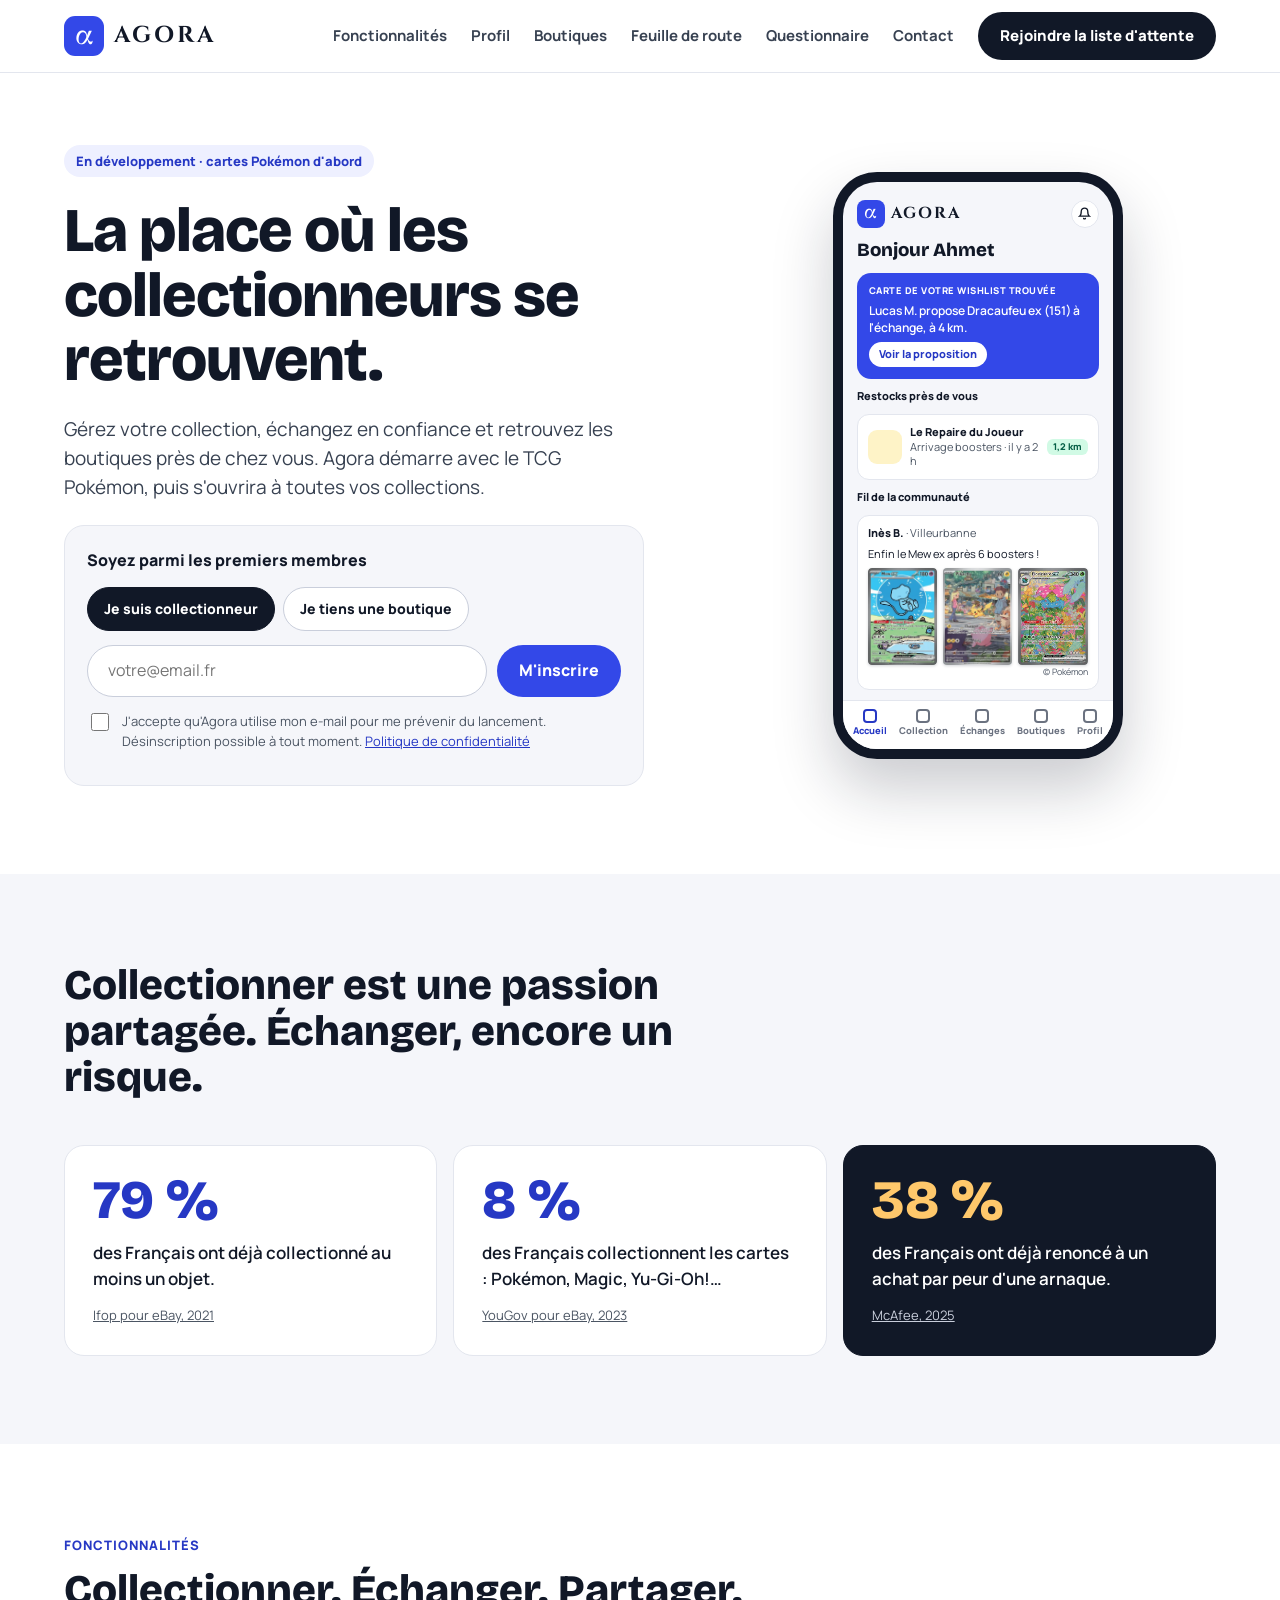
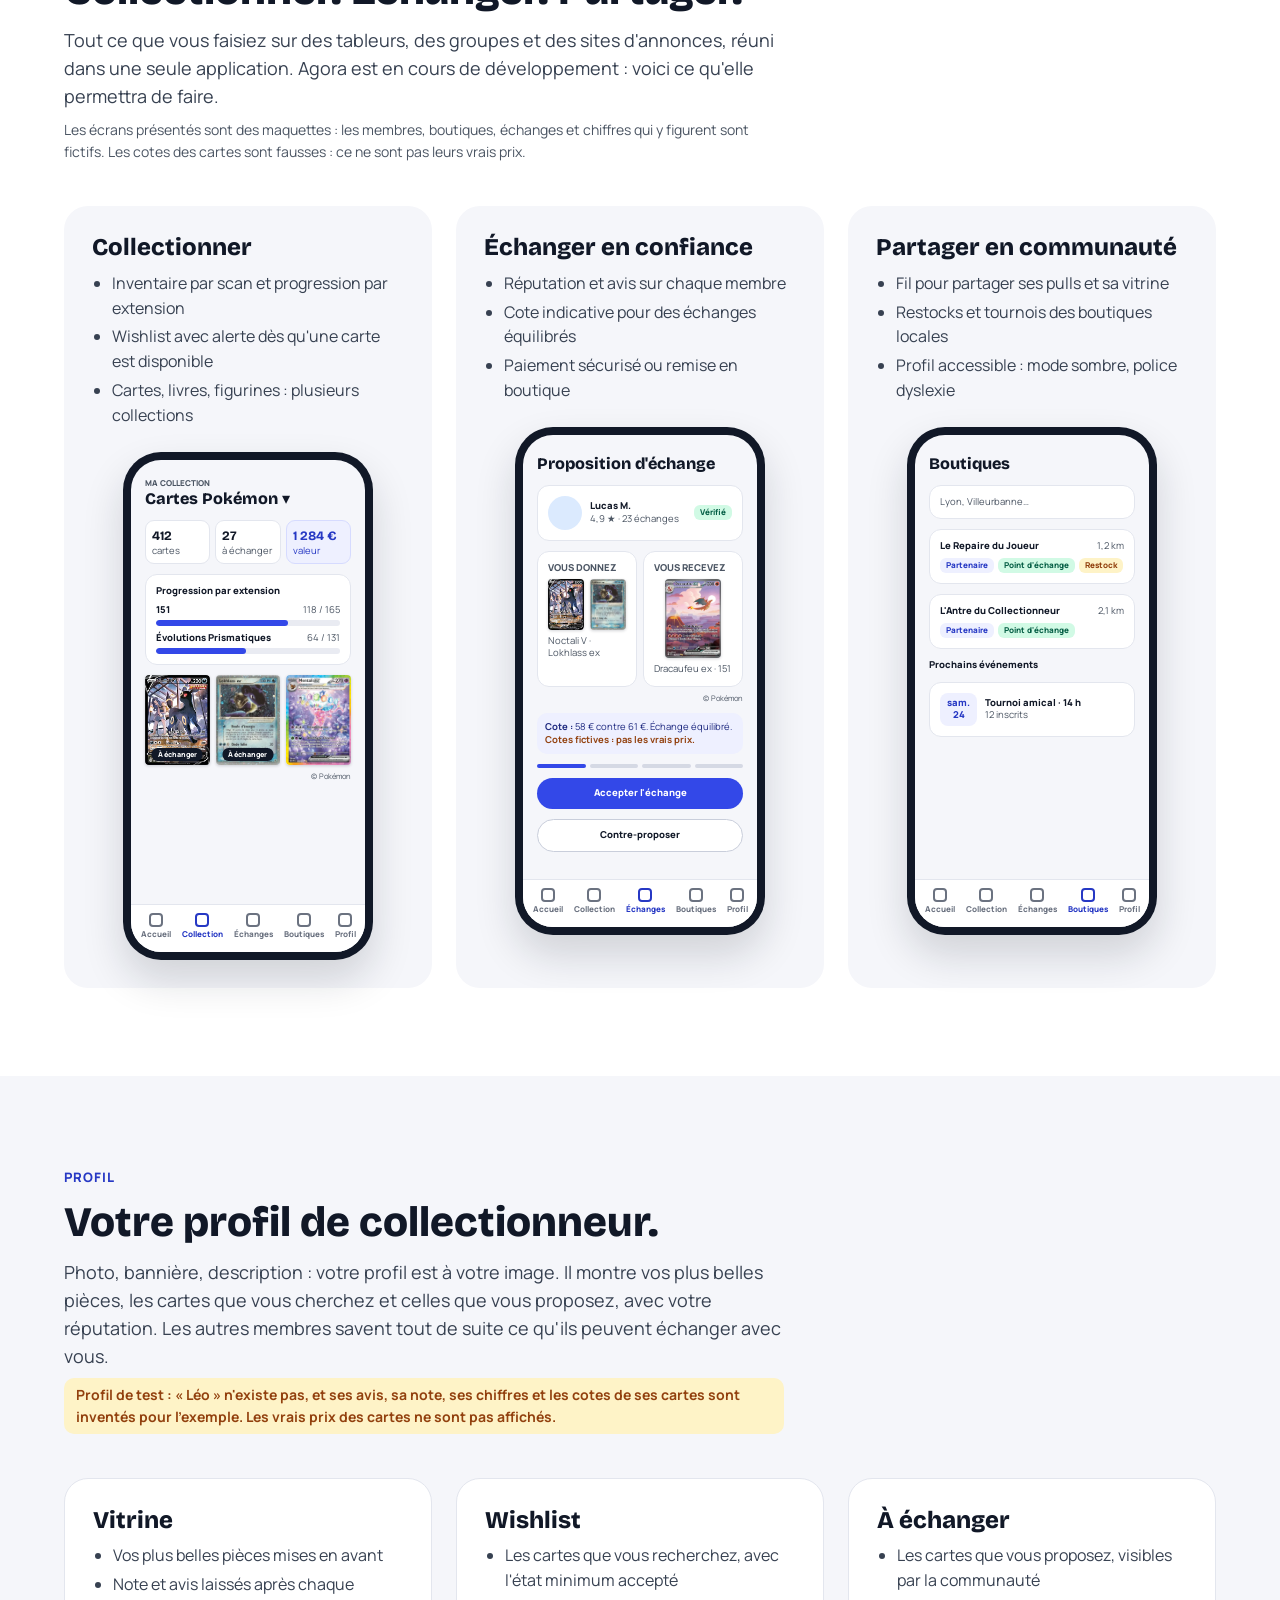
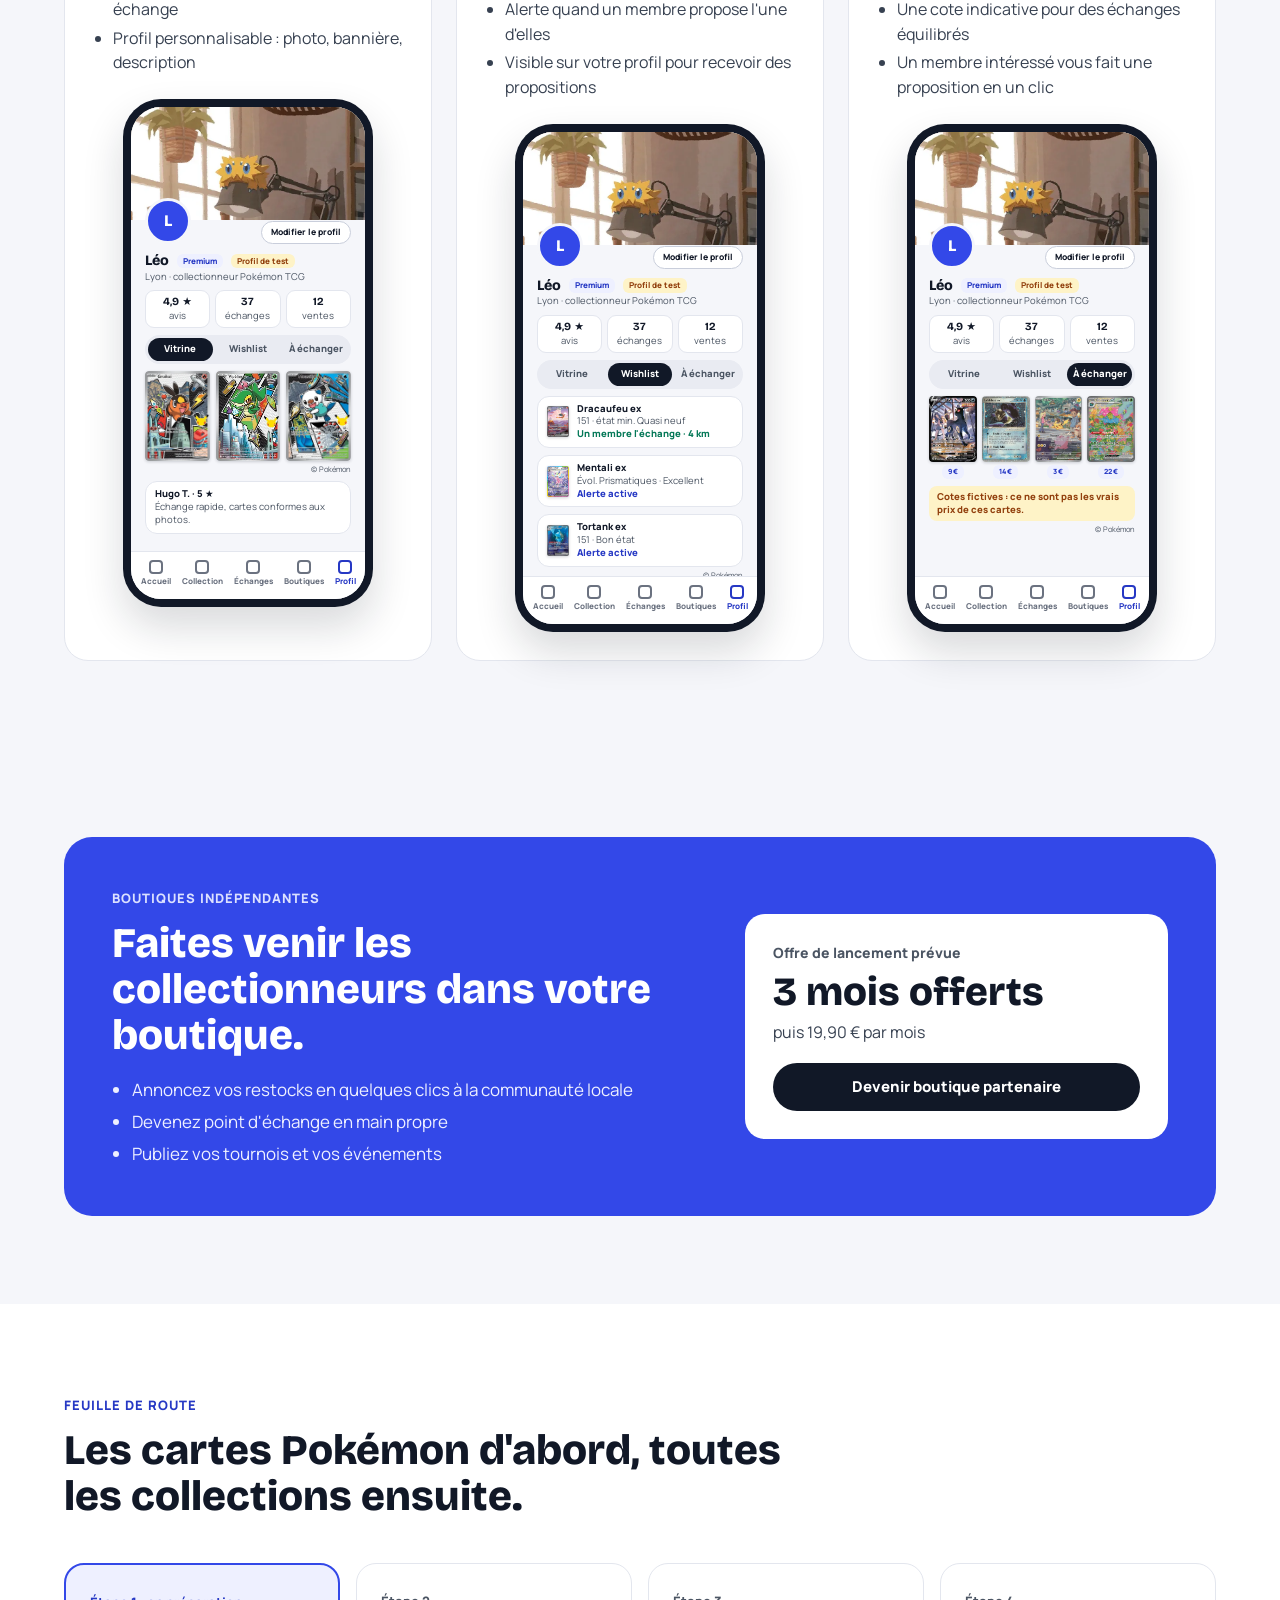
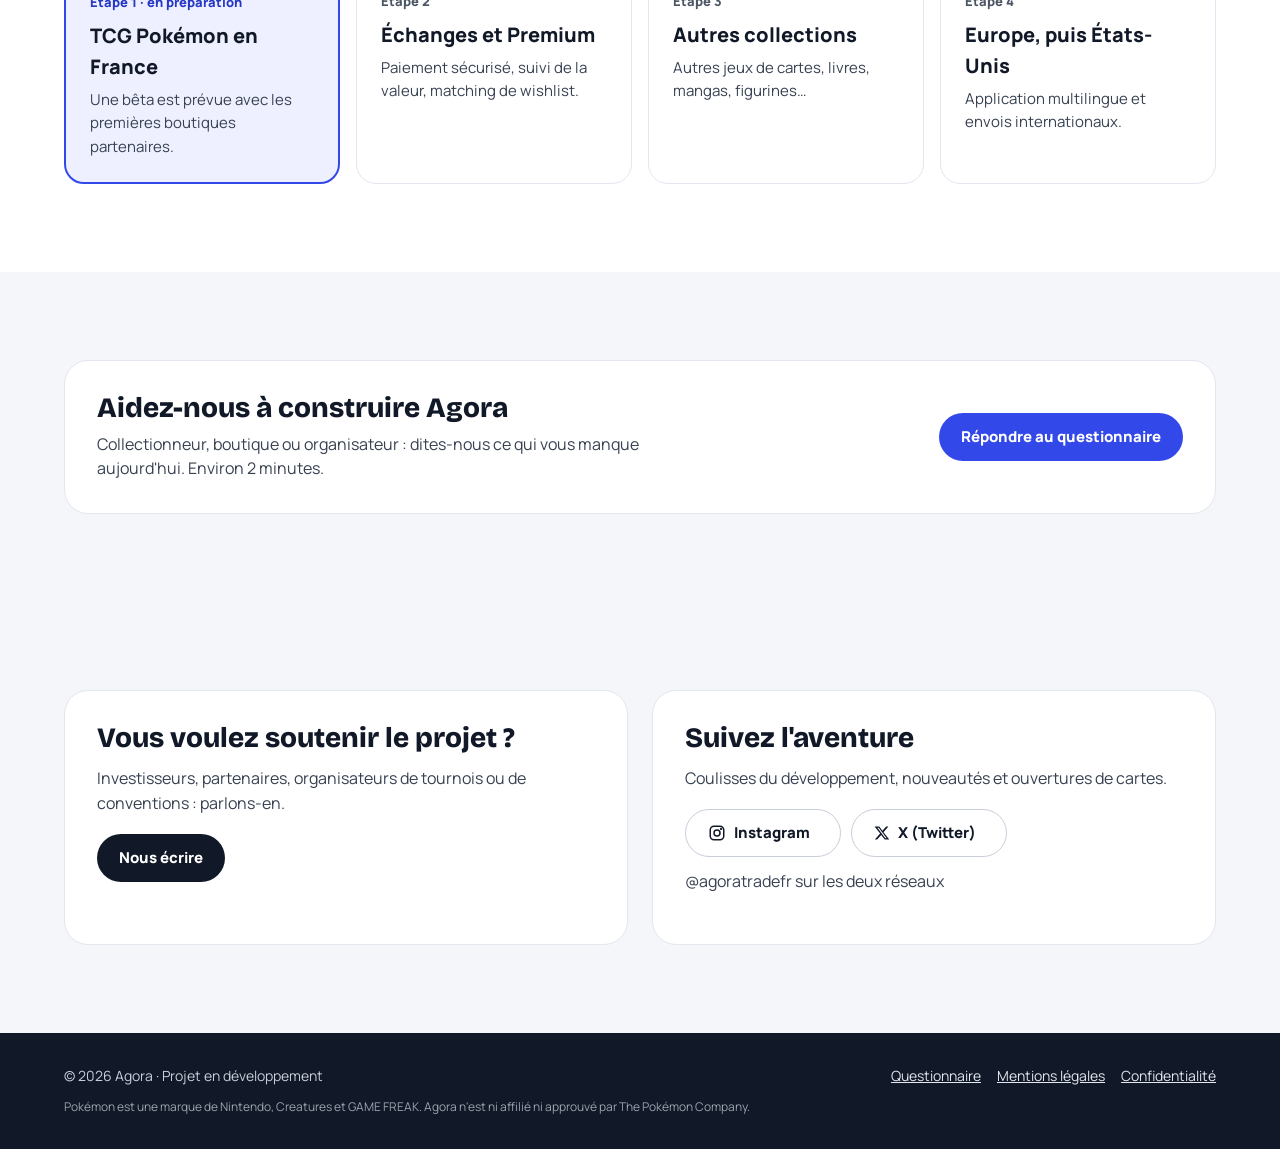
==== index.html @ 7fc91db6 "Numéro de version sur CSS et JS pour éviter les anciennes versions en cache Co-Authored-By: Claude O" ====
<!doctype html>
<html lang="fr">
<head>
  <meta charset="utf-8">
  <meta name="viewport" content="width=device-width, initial-scale=1">
  <title>Agora — la place où les collectionneurs se retrouvent</title>
  <meta name="description" content="Agora réunit réseau social et place de marché pour collectionneurs : inventaire, wishlist, échanges en confiance et boutiques locales. Lancement en France avec les cartes Pokémon.">
  <meta name="theme-color" content="#3348E8">

  <meta property="og:type" content="website">
  <meta property="og:title" content="Agora — la place où les collectionneurs se retrouvent">
  <meta property="og:description" content="Gérez votre collection, échangez en confiance et retrouvez les boutiques près de chez vous.">
  <meta property="og:locale" content="fr_FR">

  <link rel="icon" href="favicon.svg" type="image/svg+xml">
  <link rel="preconnect" href="https://fonts.googleapis.com">
  <link rel="preconnect" href="https://fonts.gstatic.com" crossorigin>
  <link rel="stylesheet" href="https://fonts.googleapis.com/css2?family=Bricolage+Grotesque:wght@700;800&family=Manrope:wght@400;600;700;800&family=Cinzel:wght@700&family=GFS+Didot&display=swap">
  <link rel="stylesheet" href="css/styles.css?v=20261111">
  <script src="js/main.js?v=20261111" defer></script>
  <script src="js/navigation.js?v=20261111" defer></script>
  <script src="js/notification.js?v=20261111" defer></script>
</head>
<body>
  <a class="skip-link" href="#contenu">Aller au contenu</a>

  <!-- ================= EN-TÊTE ================= -->
  <header class="entete">
    <div class="container entete__barre">
      <a class="logo" href="#haut" aria-label="Agora, retour en haut de la page">
        <span class="logo__alpha" aria-hidden="true">α</span>
        <span class="logo__nom" aria-hidden="true">AGORA</span>
      </a>
      <nav class="nav" aria-label="Navigation principale">
        <a href="#fonctionnalites">Fonctionnalités</a>
        <a href="#profil">Profil</a>
        <a href="#boutiques">Boutiques</a>
        <a href="#feuille-de-route">Feuille de route</a>
        <a href="questionnaire/">Questionnaire</a>
        <a href="#contact">Contact</a>
        <a class="btn btn--sombre" href="#inscription"><span>Rejoindre<span class="btn__suite"> la liste d'attente</span></span></a>
      </nav>
    </div>
  </header>

  <main id="contenu">

    <!-- ================= HÉRO ================= -->
    <section class="hero" id="haut">
      <div class="container hero__grille">
        <div class="hero__texte">
          <span class="badge">En développement · cartes Pokémon d'abord</span>
          <h1>La place où les collectionneurs se retrouvent.</h1>
          <p class="hero__accroche">Gérez votre collection, échangez en confiance et retrouvez les boutiques près de chez vous. Agora démarre avec le TCG Pokémon, puis s'ouvrira à toutes vos collections.</p>

          <div class="attente" id="inscription">
            <form id="form-attente" novalidate>
              <p class="attente__titre">Soyez parmi les premiers membres</p>
              <fieldset>
                <legend class="visually-hidden">Je suis</legend>
                <div class="choix">
                  <input type="radio" id="profil-collectionneur" name="profil" value="collectionneur" checked>
                  <label for="profil-collectionneur">Je suis collectionneur</label>
                  <input type="radio" id="profil-boutique" name="profil" value="boutique">
                  <label for="profil-boutique">Je tiens une boutique</label>
                </div>
              </fieldset>
              <div class="attente__ligne">
                <label class="visually-hidden" for="email">Adresse e-mail</label>
                <input type="email" id="email" name="email" placeholder="votre@email.fr" autocomplete="email" required>
                <button class="btn btn--bleu" type="submit">M'inscrire</button>
              </div>
              <label class="consentement">
                <input type="checkbox" name="consentement" required>
                <span>J'accepte qu'Agora utilise mon e-mail pour me prévenir du lancement. Désinscription possible à tout moment. <a href="confidentialite/">Politique de confidentialité</a></span>
              </label>
              <input type="text" name="_gotcha" tabindex="-1" autocomplete="off" aria-hidden="true" style="position:absolute;left:-9999px;width:1px;height:1px;opacity:0">
              <p class="attente__message" role="alert" aria-live="assertive"></p>
            </form>
            <div class="attente__merci" hidden tabindex="-1">
              <h3>Merci, vous êtes sur la liste !</h3>
              <p>Nous vous écrirons dès l'ouverture de la bêta.</p>
              <p>Vous avez 2 minutes ? <a href="questionnaire/">Répondez à notre questionnaire</a> pour nous aider à construire Agora.</p>
            </div>
          </div>
        </div>

        <div class="hero__visuel">
          <!-- Écran Accueil de l'application -->
          <div class="telephone" role="img" aria-label="Aperçu de l'écran d'accueil de l'application Agora">
            <div class="ecran" aria-hidden="true">
              <div class="ecran__contenu">
                <div class="ecran__entete">
                  <div class="ecran__logo"><span class="logo__alpha">α</span><span>AGORA</span></div>
                  <span class="cloche"><svg width="13" height="13" viewBox="0 0 24 24" fill="none" stroke="#111827" stroke-width="2.4" stroke-linecap="round"><path d="M6 8a6 6 0 0 1 12 0c0 7 3 9 3 9H3s3-2 3-9"/><path d="M10.3 21a1.94 1.94 0 0 0 3.4 0"/></svg></span>
                </div>
                <div class="ecran__titre">Bonjour Ahmet</div>
                <div class="alerte-ui">
                  <small>Carte de votre wishlist trouvée</small>
                  <p>Lucas M. propose Dracaufeu ex (151) à l'échange, à 4 km.</p>
                  <span>Voir la proposition</span>
                </div>
                <div class="ui-gras">Restocks près de vous</div>
                <div class="carte-ui ligne-ui">
                  <span class="pastille" style="background:#FEF3C7"></span>
                  <div style="flex:1;min-width:0"><div class="ui-gras">Le Repaire du Joueur</div><div class="ui-discret">Arrivage boosters · il y a 2 h</div></div>
                  <span class="tag-ui tag-ui--vert">1,2 km</span>
                </div>
                <div class="ui-gras">Fil de la communauté</div>
                <div class="carte-ui" style="display:flex;flex-direction:column;gap:6px">
                  <div class="ui-gras">Inès B. <span class="ui-discret" style="font-weight:400">· Villeurbanne</span></div>
                  <div>Enfin le Mew ex après 6 boosters !</div>
                  <div class="cartes-ui">
                    <img class="tcg-img" src="img/cartes/mew-ex.webp" alt="" loading="lazy" width="300" height="412">
                    <img class="tcg-img" src="img/cartes/pikachu.webp" alt="" loading="lazy" width="300" height="412">
                    <img class="tcg-img" src="img/cartes/florizarre-ex.webp" alt="" loading="lazy" width="300" height="412">
                  </div>
                  <p class="credit-ui">© Pokémon</p>
                </div>
              </div>
              <div class="nav-ui"><span class="actif"><i></i>Accueil</span><span><i></i>Collection</span><span><i></i>Échanges</span><span><i></i>Boutiques</span><span><i></i>Profil</span></div>
            </div>
          </div>
        </div>
      </div>
    </section>

    <!-- ================= CHIFFRES ================= -->
    <section class="section" aria-labelledby="titre-chiffres">
      <div class="container">
        <div class="intro">
          <h2 id="titre-chiffres">Collectionner est une passion partagée. Échanger, encore un risque.</h2>
        </div>
        <div class="chiffres">
          <article class="chiffre">
            <div class="chiffre__valeur">79 %</div>
            <p class="chiffre__texte">des Français ont déjà collectionné au moins un objet.</p>
            <a class="chiffre__source" href="https://www.ebayinc.com/stories/press-room/fr/etude-ebay-x-ifop-2021-sur-la-collection-et-les-francais/" rel="noopener">Ifop pour eBay, 2021</a>
          </article>
          <article class="chiffre">
            <div class="chiffre__valeur">8 %</div>
            <p class="chiffre__texte">des Français collectionnent les cartes : Pokémon, Magic, Yu-Gi-Oh!…</p>
            <a class="chiffre__source" href="https://www.ebayinc.com/stories/press-room/fr/sondage-cartes-a-collectionner-2023/" rel="noopener">YouGov pour eBay, 2023</a>
          </article>
          <article class="chiffre chiffre--sombre">
            <div class="chiffre__valeur">38 %</div>
            <p class="chiffre__texte">des Français ont déjà renoncé à un achat par peur d'une arnaque.</p>
            <a class="chiffre__source" href="https://www.mcafee.com/fr-fr/consumer-corporate/newsroom/press-releases/2025/20251125.html" rel="noopener">McAfee, 2025</a>
          </article>
        </div>
      </div>
    </section>

    <!-- ================= FONCTIONNALITÉS ================= -->
    <section class="section section--blanche" id="fonctionnalites">
      <div class="container">
        <div class="intro">
          <span class="surtitre">Fonctionnalités</span>
          <h2>Collectionner. Échanger. Partager.</h2>
          <p>Tout ce que vous faisiez sur des tableurs, des groupes et des sites d'annonces, réuni dans une seule application. Agora est en cours de développement : voici ce qu'elle permettra de faire.</p>
          <p class="note-apercu">Les écrans présentés sont des maquettes : les membres, boutiques, échanges et chiffres qui y figurent sont fictifs. Les cotes des cartes sont fausses : ce ne sont pas leurs vrais prix.</p>
        </div>

        <div class="axes">
          <!-- Collectionner -->
          <article class="axe">
            <div>
              <h3>Collectionner</h3>
              <ul>
                <li>Inventaire par scan et progression par extension</li>
                <li>Wishlist avec alerte dès qu'une carte est disponible</li>
                <li>Cartes, livres, figurines : plusieurs collections</li>
              </ul>
            </div>
            <div class="telephone telephone--petit" role="img" aria-label="Aperçu de l'écran Collection">
              <div class="ecran" aria-hidden="true">
                <div class="ecran__contenu">
                  <div><div class="ui-discret ui-gras" style="text-transform:uppercase;font-size:.85em">Ma collection</div><div class="ecran__titre">Cartes Pokémon ▾</div></div>
                  <div class="stats-ui">
                    <div><strong>412</strong><span class="ui-discret">cartes</span></div>
                    <div><strong>27</strong><span class="ui-discret">à échanger</span></div>
                    <div style="background:#EEF0FF;border-color:#D6DBFF"><strong style="color:#2638C4">1 284 €</strong><span style="color:#2638C4">valeur</span></div>
                  </div>
                  <div class="carte-ui" style="display:flex;flex-direction:column;gap:6px">
                    <div class="ui-gras">Progression par extension</div>
                    <div><div class="ligne-ui" style="justify-content:space-between"><span class="ui-gras">151</span><span class="ui-discret">118 / 165</span></div><div class="barre-ui"><span style="width:72%"></span></div></div>
                    <div><div class="ligne-ui" style="justify-content:space-between"><span class="ui-gras">Évolutions Prismatiques</span><span class="ui-discret">64 / 131</span></div><div class="barre-ui"><span style="width:49%"></span></div></div>
                  </div>
                  <div class="cartes-ui cartes-ui--3">
                    <div class="tcg-photo"><img class="tcg-img" src="img/cartes/noctali-v.webp" alt="" loading="lazy" width="300" height="412"><span class="tag-ui tag-ui--sombre">À échanger</span></div>
                    <div class="tcg-photo"><img class="tcg-img" src="img/cartes/lokhlass-ex.webp" alt="" loading="lazy" width="300" height="412"><span class="tag-ui tag-ui--sombre">À échanger</span></div>
                    <div class="tcg-photo"><img class="tcg-img" src="img/cartes/mentali-ex.webp" alt="" loading="lazy" width="300" height="412"></div>
                  </div>
                  <p class="credit-ui">© Pokémon</p>
                </div>
                <div class="nav-ui"><span><i></i>Accueil</span><span class="actif"><i></i>Collection</span><span><i></i>Échanges</span><span><i></i>Boutiques</span><span><i></i>Profil</span></div>
              </div>
            </div>
          </article>

          <!-- Échanger -->
          <article class="axe">
            <div>
              <h3>Échanger en confiance</h3>
              <ul>
                <li>Réputation et avis sur chaque membre</li>
                <li>Cote indicative pour des échanges équilibrés</li>
                <li>Paiement sécurisé ou remise en boutique</li>
              </ul>
            </div>
            <div class="telephone telephone--petit" role="img" aria-label="Aperçu d'une proposition d'échange">
              <div class="ecran" aria-hidden="true">
                <div class="ecran__contenu">
                  <div class="ecran__titre">Proposition d'échange</div>
                  <div class="carte-ui ligne-ui">
                    <span class="pastille" style="background:#DBEAFE;border-radius:50%"></span>
                    <div style="flex:1"><div class="ui-gras">Lucas M.</div><div class="ui-discret">4,9 ★ · 23 échanges</div></div>
                    <span class="tag-ui tag-ui--vert">Vérifié</span>
                  </div>
                  <div class="duo-ui">
                    <div class="carte-ui" style="display:flex;flex-direction:column;gap:5px"><span class="ui-discret ui-gras">VOUS DONNEZ</span><div class="cartes-ui cartes-ui--2"><img class="tcg-img" src="img/cartes/noctali-v.webp" alt="" loading="lazy" width="300" height="412"><img class="tcg-img" src="img/cartes/lokhlass-ex.webp" alt="" loading="lazy" width="300" height="412"></div><div class="ui-discret">Noctali V · Lokhlass ex</div></div>
                    <div class="carte-ui" style="display:flex;flex-direction:column;gap:5px"><span class="ui-discret ui-gras">VOUS RECEVEZ</span><div class="echange-ui__recu"><img class="tcg-img" src="img/cartes/dracaufeu-ex.webp" alt="" loading="lazy" width="300" height="412"></div><div class="ui-discret">Dracaufeu ex · 151</div></div>
                  </div>
                  <p class="credit-ui">© Pokémon</p>
                  <div style="background:#EEF0FF;color:#1F2A80;border-radius:10px;padding:8px"><b>Cote :</b> 58 € contre 61 €. Échange équilibré.<br><b style="color:var(--ambre)">Cotes fictives : pas les vrais prix.</b></div>
                  <div class="suivi-ui"><span class="fait"></span><span></span><span></span><span></span></div>
                  <div class="bouton-ui">Accepter l'échange</div>
                  <div class="bouton-ui bouton-ui--contour">Contre-proposer</div>
                </div>
                <div class="nav-ui"><span><i></i>Accueil</span><span><i></i>Collection</span><span class="actif"><i></i>Échanges</span><span><i></i>Boutiques</span><span><i></i>Profil</span></div>
              </div>
            </div>
          </article>

          <!-- Partager -->
          <article class="axe">
            <div>
              <h3>Partager en communauté</h3>
              <ul>
                <li>Fil pour partager ses pulls et sa vitrine</li>
                <li>Restocks et tournois des boutiques locales</li>
                <li>Profil accessible : mode sombre, police dyslexie</li>
              </ul>
            </div>
            <div class="telephone telephone--petit" role="img" aria-label="Aperçu de l'écran Boutiques">
              <div class="ecran" aria-hidden="true">
                <div class="ecran__contenu">
                  <div class="ecran__titre">Boutiques</div>
                  <div class="carte-ui ui-discret">Lyon, Villeurbanne…</div>
                  <div class="carte-ui" style="display:flex;flex-direction:column;gap:5px">
                    <div class="ligne-ui" style="justify-content:space-between"><span class="ui-gras">Le Repaire du Joueur</span><span class="ui-discret">1,2 km</span></div>
                    <div class="ligne-ui" style="flex-wrap:wrap;gap:4px"><span class="tag-ui tag-ui--bleu">Partenaire</span><span class="tag-ui tag-ui--vert">Point d'échange</span><span class="tag-ui tag-ui--ambre">Restock</span></div>
                  </div>
                  <div class="carte-ui" style="display:flex;flex-direction:column;gap:5px">
                    <div class="ligne-ui" style="justify-content:space-between"><span class="ui-gras">L'Antre du Collectionneur</span><span class="ui-discret">2,1 km</span></div>
                    <div class="ligne-ui" style="gap:4px"><span class="tag-ui tag-ui--bleu">Partenaire</span><span class="tag-ui tag-ui--vert">Point d'échange</span></div>
                  </div>
                  <div class="ui-gras">Prochains événements</div>
                  <div class="carte-ui ligne-ui">
                    <div style="background:#EEF0FF;color:#2638C4;border-radius:8px;padding:4px 7px;text-align:center;font-weight:800">sam.<br>24</div>
                    <div style="flex:1"><div class="ui-gras">Tournoi amical · 14 h</div><div class="ui-discret">12 inscrits</div></div>
                  </div>
                </div>
                <div class="nav-ui"><span><i></i>Accueil</span><span><i></i>Collection</span><span><i></i>Échanges</span><span class="actif"><i></i>Boutiques</span><span><i></i>Profil</span></div>
              </div>
            </div>
          </article>
        </div>
      </div>
    </section>

    <!-- ================= PROFIL ================= -->
    <section class="section" id="profil">
      <div class="container">
        <div class="intro">
          <span class="surtitre">Profil</span>
          <h2>Votre profil de collectionneur.</h2>
          <p>Photo, bannière, description : votre profil est à votre image. Il montre vos plus belles pièces, les cartes que vous cherchez et celles que vous proposez, avec votre réputation. Les autres membres savent tout de suite ce qu'ils peuvent échanger avec vous.</p>
          <p class="note-apercu note-apercu--forte">Profil de test : « Léo » n'existe pas, et ses avis, sa note, ses chiffres et les cotes de ses cartes sont inventés pour l'exemple. Les vrais prix des cartes ne sont pas affichés.</p>
        </div>

        <div class="axes">
          <article class="axe">
            <div>
              <h3>Vitrine</h3>
              <ul>
                <li>Vos plus belles pièces mises en avant</li>
                <li>Note et avis laissés après chaque échange</li>
                <li>Profil personnalisable : photo, bannière, description</li>
              </ul>
            </div>
            <div class="telephone telephone--petit" role="img" aria-label="Aperçu du profil, onglet Vitrine">
              <div class="ecran" aria-hidden="true">
                <div class="banniere-ui"></div>
                <div class="ecran__contenu profil-ui">
                  <div class="profil-ui__haut"><span class="avatar-ui">L</span><span class="bouton-ui bouton-ui--contour bouton-ui--petit">Modifier le profil</span></div>
                  <div><div class="ligne-ui"><span class="ecran__titre">Léo</span><span class="tag-ui tag-ui--bleu">Premium</span><span class="tag-ui tag-ui--ambre">Profil de test</span></div><div class="ui-discret">Lyon · collectionneur Pokémon TCG</div></div>
                  <div class="stats-ui"><div><strong>4,9 ★</strong><span class="ui-discret">avis</span></div><div><strong>37</strong><span class="ui-discret">échanges</span></div><div><strong>12</strong><span class="ui-discret">ventes</span></div></div>
                  <div class="onglets-ui"><span class="actif">Vitrine</span><span>Wishlist</span><span>À échanger</span></div>
                  <div class="cartes-ui"><img class="tcg-img" src="img/cartes/gruikui.webp" alt="" loading="lazy" width="300" height="412"><img class="tcg-img" src="img/cartes/vipelierre.webp" alt="" loading="lazy" width="300" height="412"><img class="tcg-img" src="img/cartes/moustillon.webp" alt="" loading="lazy" width="300" height="412"></div>
                  <p class="credit-ui">© Pokémon</p>
                  <div class="carte-ui"><span class="ui-gras">Hugo T. · 5 ★</span><div class="ui-discret">Échange rapide, cartes conformes aux photos.</div></div>
                </div>
                <div class="nav-ui"><span><i></i>Accueil</span><span><i></i>Collection</span><span><i></i>Échanges</span><span><i></i>Boutiques</span><span class="actif"><i></i>Profil</span></div>
              </div>
            </div>
          </article>

          <article class="axe">
            <div>
              <h3>Wishlist</h3>
              <ul>
                <li>Les cartes que vous recherchez, avec l'état minimum accepté</li>
                <li>Alerte quand un membre propose l'une d'elles</li>
                <li>Visible sur votre profil pour recevoir des propositions</li>
              </ul>
            </div>
            <div class="telephone telephone--petit" role="img" aria-label="Aperçu du profil, onglet Wishlist">
              <div class="ecran" aria-hidden="true">
                <div class="banniere-ui"></div>
                <div class="ecran__contenu profil-ui">
                  <div class="profil-ui__haut"><span class="avatar-ui">L</span><span class="bouton-ui bouton-ui--contour bouton-ui--petit">Modifier le profil</span></div>
                  <div><div class="ligne-ui"><span class="ecran__titre">Léo</span><span class="tag-ui tag-ui--bleu">Premium</span><span class="tag-ui tag-ui--ambre">Profil de test</span></div><div class="ui-discret">Lyon · collectionneur Pokémon TCG</div></div>
                  <div class="stats-ui"><div><strong>4,9 ★</strong><span class="ui-discret">avis</span></div><div><strong>37</strong><span class="ui-discret">échanges</span></div><div><strong>12</strong><span class="ui-discret">ventes</span></div></div>
                  <div class="onglets-ui"><span>Vitrine</span><span class="actif">Wishlist</span><span>À échanger</span></div>
                  <div class="carte-ui ligne-ui"><img class="tcg-img tcg-img--mini" src="img/cartes/dracaufeu-ex.webp" alt="" loading="lazy" width="300" height="412"><div><div class="ui-gras">Dracaufeu ex</div><div class="ui-discret">151 · état min. Quasi neuf</div><div class="ui-gras" style="color:#047857">Un membre l'échange · 4 km</div></div></div>
                  <div class="carte-ui ligne-ui"><img class="tcg-img tcg-img--mini" src="img/cartes/mentali-ex.webp" alt="" loading="lazy" width="300" height="412"><div><div class="ui-gras">Mentali ex</div><div class="ui-discret">Évol. Prismatiques · Excellent</div><div class="ui-gras" style="color:var(--bleu-fonce)">Alerte active</div></div></div>
                  <div class="carte-ui ligne-ui"><img class="tcg-img tcg-img--mini" src="img/cartes/tortank-ex.webp" alt="" loading="lazy" width="300" height="412"><div><div class="ui-gras">Tortank ex</div><div class="ui-discret">151 · Bon état</div><div class="ui-gras" style="color:var(--bleu-fonce)">Alerte active</div></div></div>
                  <p class="credit-ui">© Pokémon</p>
                </div>
                <div class="nav-ui"><span><i></i>Accueil</span><span><i></i>Collection</span><span><i></i>Échanges</span><span><i></i>Boutiques</span><span class="actif"><i></i>Profil</span></div>
              </div>
            </div>
          </article>

          <article class="axe">
            <div>
              <h3>À échanger</h3>
              <ul>
                <li>Les cartes que vous proposez, visibles par la communauté</li>
                <li>Une cote indicative pour des échanges équilibrés</li>
                <li>Un membre intéressé vous fait une proposition en un clic</li>
              </ul>
            </div>
            <div class="telephone telephone--petit" role="img" aria-label="Aperçu du profil, onglet À échanger">
              <div class="ecran" aria-hidden="true">
                <div class="banniere-ui"></div>
                <div class="ecran__contenu profil-ui">
                  <div class="profil-ui__haut"><span class="avatar-ui">L</span><span class="bouton-ui bouton-ui--contour bouton-ui--petit">Modifier le profil</span></div>
                  <div><div class="ligne-ui"><span class="ecran__titre">Léo</span><span class="tag-ui tag-ui--bleu">Premium</span><span class="tag-ui tag-ui--ambre">Profil de test</span></div><div class="ui-discret">Lyon · collectionneur Pokémon TCG</div></div>
                  <div class="stats-ui"><div><strong>4,9 ★</strong><span class="ui-discret">avis</span></div><div><strong>37</strong><span class="ui-discret">échanges</span></div><div><strong>12</strong><span class="ui-discret">ventes</span></div></div>
                  <div class="onglets-ui"><span>Vitrine</span><span>Wishlist</span><span class="actif">À échanger</span></div>
                  <div class="cartes-ui cartes-ui--4">
                    <div class="tcg-photo tcg-photo--cote"><img class="tcg-img" src="img/cartes/noctali-v.webp" alt="" loading="lazy" width="300" height="412"><span class="tag-ui tag-ui--bleu">9 €</span></div>
                    <div class="tcg-photo tcg-photo--cote"><img class="tcg-img" src="img/cartes/lokhlass-ex.webp" alt="" loading="lazy" width="300" height="412"><span class="tag-ui tag-ui--bleu">14 €</span></div>
                    <div class="tcg-photo tcg-photo--cote"><img class="tcg-img" src="img/cartes/pikachu.webp" alt="" loading="lazy" width="300" height="412"><span class="tag-ui tag-ui--bleu">3 €</span></div>
                    <div class="tcg-photo tcg-photo--cote"><img class="tcg-img" src="img/cartes/florizarre-ex.webp" alt="" loading="lazy" width="300" height="412"><span class="tag-ui tag-ui--bleu">22 €</span></div>
                  </div>
                  <div class="avertissement-ui">Cotes fictives : ce ne sont pas les vrais prix de ces cartes.</div>
                  <p class="credit-ui">© Pokémon</p>
                </div>
                <div class="nav-ui"><span><i></i>Accueil</span><span><i></i>Collection</span><span><i></i>Échanges</span><span><i></i>Boutiques</span><span class="actif"><i></i>Profil</span></div>
              </div>
            </div>
          </article>
        </div>
      </div>
    </section>

    <!-- ================= BOUTIQUES ================= -->
    <section class="section" id="boutiques">
      <div class="container">
        <div class="encart-boutique">
          <div>
            <span class="surtitre">Boutiques indépendantes</span>
            <h2>Faites venir les collectionneurs dans votre boutique.</h2>
            <ul>
              <li>Annoncez vos restocks en quelques clics à la communauté locale</li>
              <li>Devenez point d'échange en main propre</li>
              <li>Publiez vos tournois et vos événements</li>
            </ul>
          </div>
          <div class="offre">
            <span class="offre__etiquette">Offre de lancement prévue</span>
            <span class="offre__prix">3 mois offerts</span>
            <p>puis 19,90 € par mois</p>
            <a class="btn btn--sombre" href="#inscription" data-profil="boutique">Devenir boutique partenaire</a>
          </div>
        </div>
      </div>
    </section>

    <!-- ================= FEUILLE DE ROUTE ================= -->
    <section class="section section--blanche" id="feuille-de-route">
      <div class="container">
        <div class="intro">
          <span class="surtitre">Feuille de route</span>
          <h2>Les cartes Pokémon d'abord, toutes les collections ensuite.</h2>
        </div>
        <ol class="etapes">
          <li class="etape etape--active">
            <span class="etape__num">Étape 1 · en préparation</span>
            <span class="etape__titre">TCG Pokémon en France</span>
            <p>Une bêta est prévue avec les premières boutiques partenaires.</p>
          </li>
          <li class="etape">
            <span class="etape__num">Étape 2</span>
            <span class="etape__titre">Échanges et Premium</span>
            <p>Paiement sécurisé, suivi de la valeur, matching de wishlist.</p>
          </li>
          <li class="etape">
            <span class="etape__num">Étape 3</span>
            <span class="etape__titre">Autres collections</span>
            <p>Autres jeux de cartes, livres, mangas, figurines…</p>
          </li>
          <li class="etape">
            <span class="etape__num">Étape 4</span>
            <span class="etape__titre">Europe, puis États-Unis</span>
            <p>Application multilingue et envois internationaux.</p>
          </li>
        </ol>
      </div>
    </section>

    <!-- ================= QUESTIONNAIRE ================= -->
    <section class="section" aria-labelledby="titre-questionnaire">
      <div class="container">
        <div class="questionnaire-appel">
          <div>
            <h2 id="titre-questionnaire">Aidez-nous à construire Agora</h2>
            <p>Collectionneur, boutique ou organisateur : dites-nous ce qui vous manque aujourd'hui. Environ 2 minutes.</p>
          </div>
          <a class="btn btn--bleu" href="questionnaire/">Répondre au questionnaire</a>
        </div>
      </div>
    </section>

    <!-- ================= CONTACT ================= -->
    <section class="section" id="contact">
      <div class="container contacts">
        <div class="carte-contact">
          <h2>Vous voulez soutenir le projet ?</h2>
          <p>Investisseurs, partenaires, organisateurs de tournois ou de conventions : parlons-en.</p>
          <a class="btn btn--sombre" href="mailto:agoratradefr@gmail.com">Nous écrire</a>
        </div>
        <div class="carte-contact">
          <h2>Suivez l'aventure</h2>
          <p>Coulisses du développement, nouveautés et ouvertures de cartes.</p>
          <div class="reseaux">
            <a class="btn btn--contour" href="https://www.instagram.com/agoratradefr/" target="_blank" rel="noopener noreferrer">
              <svg width="18" height="18" viewBox="0 0 24 24" fill="none" stroke="currentColor" stroke-width="2" stroke-linecap="round" aria-hidden="true"><rect x="3" y="3" width="18" height="18" rx="5"/><circle cx="12" cy="12" r="4"/><circle cx="17.5" cy="6.5" r="0.6"/></svg>
              Instagram<span class="visually-hidden"> (s'ouvre dans un nouvel onglet)</span>
            </a>
            <a class="btn btn--contour" href="https://x.com/agoratradefr" target="_blank" rel="noopener noreferrer">
              <svg width="16" height="16" viewBox="0 0 24 24" fill="currentColor" aria-hidden="true"><path d="M18.2 2.25h3.4l-7.4 8.5 8.7 11h-6.8l-5.3-6.9-6.1 6.9H1.3l7.9-9.1L.9 2.25h7l4.8 6.3zm-1.2 17.5h1.9L7.1 4.2H5.1z"/></svg>
              X (Twitter)<span class="visually-hidden"> (s'ouvre dans un nouvel onglet)</span>
            </a>
          </div>
          <p class="ui-discret">@agoratradefr sur les deux réseaux</p>
        </div>
      </div>
    </section>
  </main>

  <!-- ================= PIED DE PAGE ================= -->
  <footer class="pied">
    <div class="container pied__ligne">
      <span>© <span id="annee">2026</span> Agora · Projet en développement</span>
      <span class="pied__liens">
        <a href="questionnaire/">Questionnaire</a>
        <a href="mentions-legales/">Mentions légales</a>
        <a href="confidentialite/">Confidentialité</a>
      </span>
      <p class="pied__note">Pokémon est une marque de Nintendo, Creatures et GAME FREAK. Agora n'est ni affilié ni approuvé par The Pokémon Company.</p>
    </div>
  </footer>
</body>
</html>
---- css/styles.css ----
/* ==========================================================
   Agora — site vitrine
   Couleurs, typographies et composants
   ========================================================== */

:root {
  --bleu: #3348E8;
  --bleu-fonce: #2638C4;
  --bleu-pale: #EEF0FF;
  --encre: #111827;
  --texte: #374151;
  --discret: #4B5563;
  --fond: #F5F6FA;
  --surface: #FFFFFF;
  --ligne: #E3E6EE;
  --bordure: #C9CEDB;
  --vert: #047857;
  --vert-pale: #D1FAE5;
  --ambre: #92400E;
  --ambre-pale: #FEF3C7;
  --or: #FFC86B;

  --police-titre: 'Bricolage Grotesque', system-ui, sans-serif;
  --police-texte: 'Manrope', system-ui, sans-serif;
  --police-logo: 'Cinzel', Georgia, serif;
  --police-alpha: 'GFS Didot', Georgia, serif;

  --rayon: 20px;
  --largeur: 1200px;
}

*, *::before, *::after { box-sizing: border-box; }

html { scroll-behavior: smooth; }

body {
  margin: 0;
  background: var(--fond);
  color: var(--encre);
  font-family: var(--police-texte);
  font-size: 16px;
  line-height: 1.55;
  -webkit-font-smoothing: antialiased;
}

img, svg { display: block; }

a { color: var(--bleu-fonce); }
a:hover { color: #1A2A9E; }

:focus-visible { outline: 3px solid var(--bleu); outline-offset: 3px; border-radius: 6px; }

.visually-hidden {
  position: absolute !important; width: 1px; height: 1px; padding: 0; margin: -1px;
  overflow: hidden; clip: rect(0 0 0 0); white-space: nowrap; border: 0;
}

.skip-link {
  position: absolute; left: 16px; top: -60px; z-index: 100;
  background: var(--encre); color: #fff; padding: 10px 16px; border-radius: 10px; font-weight: 700;
}
.skip-link:focus { top: 12px; color: #fff; }

.container { max-width: var(--largeur); margin: 0 auto; padding: 0 24px; }

.section { padding: 88px 0; }
.section--blanche { background: var(--surface); }

.surtitre {
  display: inline-block; font-size: 13px; font-weight: 800; color: var(--bleu-fonce);
  text-transform: uppercase; letter-spacing: 1px; margin-bottom: 12px;
}

h1, h2, h3 { font-family: var(--police-titre); margin: 0; line-height: 1.1; font-weight: 800; }
h1 { font-size: clamp(38px, 6vw, 62px); letter-spacing: -1px; line-height: 1.04; }
h2 { font-size: clamp(30px, 4vw, 42px); }
h3 { font-size: 24px; }

.intro { max-width: 720px; margin-bottom: 44px; }
.intro p { font-size: 18px; color: var(--texte); margin: 14px 0 0; }

/* ---------- Boutons ---------- */
.btn {
  display: inline-flex; align-items: center; justify-content: center; gap: 8px;
  min-height: 48px; padding: 0 22px; border-radius: 999px; border: 0;
  font: inherit; font-size: 15px; font-weight: 800; text-decoration: none; cursor: pointer;
  transition: transform .15s ease, background-color .15s ease;
}
.btn:hover { transform: translateY(-1px); }
.btn--sombre { background: var(--encre); color: #fff; }
.btn--sombre:hover { background: #000; color: #fff; }
.btn--bleu { background: var(--bleu); color: #fff; }
.btn--bleu:hover { background: var(--bleu-fonce); color: #fff; }
.btn--contour { background: var(--surface); color: var(--encre); border: 1px solid var(--bordure); }
.btn--contour:hover { color: var(--encre); border-color: var(--encre); }

/* ---------- En-tête ---------- */
.entete { background: var(--surface); border-bottom: 1px solid var(--ligne); position: sticky; top: 0; z-index: 50; }
.entete__barre { display: flex; align-items: center; justify-content: space-between; gap: 16px; min-height: 72px; }

.logo { display: flex; align-items: center; gap: 10px; text-decoration: none; color: var(--encre); }
.logo:hover { color: var(--encre); }
.logo__alpha {
  width: 40px; height: 40px; border-radius: 11px; background: var(--bleu); color: #fff;
  display: flex; align-items: center; justify-content: center;
  font-family: var(--police-alpha); font-size: 29px; line-height: 1; padding-bottom: 4px;
}
.logo__nom { font-family: var(--police-logo); font-size: 23px; font-weight: 700; letter-spacing: 3px; }

.nav { display: flex; align-items: center; gap: 24px; font-size: 15px; font-weight: 700; }
.nav a:not(.btn) { color: var(--texte); text-decoration: none; }
.nav a:not(.btn):hover { color: var(--bleu-fonce); }

/* ---------- Héro ---------- */
.hero { background: var(--surface); padding: 72px 0 88px; }
.hero__grille { display: grid; grid-template-columns: minmax(0, 1.3fr) minmax(0, 1fr); gap: 56px; align-items: center; }
.hero__texte { display: flex; flex-direction: column; gap: 22px; }
.badge {
  align-self: flex-start; font-size: 13px; font-weight: 800; color: var(--bleu-fonce);
  background: var(--bleu-pale); padding: 6px 12px; border-radius: 999px;
}
.hero__accroche { font-size: 19px; color: var(--texte); max-width: 560px; margin: 0; }
.hero__visuel { display: flex; justify-content: center; }

/* ---------- Formulaire liste d'attente ---------- */
.attente {
  background: var(--fond); border: 1px solid var(--ligne); border-radius: var(--rayon);
  padding: 22px; max-width: 580px; scroll-margin-top: 96px;
}
.attente__titre { font-size: 16px; font-weight: 800; margin: 0 0 14px; }
.attente fieldset { border: 0; padding: 0; margin: 0 0 14px; }
.choix { display: flex; flex-wrap: wrap; gap: 8px; }
.choix input { position: absolute; opacity: 0; width: 1px; height: 1px; }
.choix label {
  min-height: 44px; padding: 0 16px; border-radius: 999px; border: 1px solid var(--bordure);
  background: var(--surface); display: flex; align-items: center; font-size: 14px; font-weight: 800; cursor: pointer;
}
.choix input:checked + label { background: var(--encre); color: #fff; border-color: var(--encre); }
.choix input:focus-visible + label { outline: 3px solid var(--bleu); outline-offset: 2px; }

.attente__ligne { display: flex; flex-wrap: wrap; gap: 10px; }
.attente__ligne input[type="email"] {
  flex: 1 1 240px; min-width: 0; min-height: 52px; border-radius: 999px; border: 1px solid var(--bordure);
  background: var(--surface); padding: 0 20px; font: inherit; font-size: 16px; color: var(--encre);
}
.attente__ligne .btn { min-height: 52px; font-size: 16px; }
.consentement { display: flex; gap: 10px; align-items: flex-start; margin-top: 14px; font-size: 13px; color: var(--discret); }
.consentement input { width: 18px; height: 18px; margin-top: 2px; accent-color: var(--bleu); flex-shrink: 0; }
.attente__message { margin: 12px 0 0; font-size: 14px; font-weight: 700; }
.attente__message--erreur { color: #B42318; }
.attente__merci h3 { font-family: var(--police-texte); font-size: 19px; color: #065F46; margin-bottom: 6px; }
.attente__merci p { margin: 0; color: var(--texte); }

/* ---------- Chiffres ---------- */
.chiffres { display: grid; grid-template-columns: repeat(3, minmax(0, 1fr)); gap: 16px; }
.chiffre { background: var(--surface); border: 1px solid var(--ligne); border-radius: var(--rayon); padding: 28px; }
.chiffre__valeur { font-family: var(--police-titre); font-size: 54px; font-weight: 800; color: var(--bleu-fonce); line-height: 1; }
.chiffre__texte { font-size: 17px; font-weight: 600; margin: 12px 0 10px; }
.chiffre__source { font-size: 13px; color: var(--discret); }
.chiffre--sombre { background: var(--encre); border-color: var(--encre); color: #fff; }
.chiffre--sombre .chiffre__valeur { color: var(--or); }
.chiffre--sombre .chiffre__source { color: var(--bordure); }

/* ---------- Fonctionnalités ---------- */
.axes { display: grid; grid-template-columns: repeat(3, minmax(0, 1fr)); gap: 24px; }
.axe { background: var(--fond); border-radius: 24px; padding: 28px; display: flex; flex-direction: column; gap: 24px; }
.axe ul { margin: 10px 0 0; padding-left: 20px; color: var(--texte); }
.axe li + li { margin-top: 4px; }
.axe .telephone { align-self: center; }

/* ---------- Boutiques ---------- */
.encart-boutique {
  background: var(--bleu); color: #fff; border-radius: 28px; padding: 48px;
  display: grid; grid-template-columns: minmax(0, 1.4fr) minmax(0, 1fr); gap: 40px; align-items: center;
}
.encart-boutique .surtitre { color: #DCE1FF; }
.encart-boutique ul { margin: 18px 0 0; padding-left: 20px; font-size: 17px; color: var(--bleu-pale); }
.encart-boutique li + li { margin-top: 6px; }
.offre { background: var(--surface); color: var(--encre); border-radius: var(--rayon); padding: 28px; display: flex; flex-direction: column; gap: 8px; }
.offre__etiquette { font-size: 14px; font-weight: 800; color: var(--discret); }
.offre__prix { font-family: var(--police-titre); font-size: 40px; font-weight: 800; line-height: 1; }
.offre p { margin: 0 0 10px; color: var(--texte); }

/* ---------- Feuille de route ---------- */
.etapes { list-style: none; margin: 0; padding: 0; display: grid; grid-template-columns: repeat(4, minmax(0, 1fr)); gap: 16px; }
.etape { border: 1px solid var(--ligne); border-radius: var(--rayon); padding: 24px; background: var(--surface); }
.etape--active { border: 2px solid var(--bleu); background: var(--bleu-pale); }
.etape__num { font-size: 13px; font-weight: 800; color: var(--discret); }
.etape--active .etape__num { color: var(--bleu-fonce); }
.etape__titre { display: block; font-size: 20px; font-weight: 800; margin: 6px 0; }
.etape p { margin: 0; color: var(--texte); font-size: 15px; }

/* ---------- Contact ---------- */
.contacts { display: grid; grid-template-columns: repeat(2, minmax(0, 1fr)); gap: 24px; }
.carte-contact { background: var(--surface); border: 1px solid var(--ligne); border-radius: 24px; padding: 32px; }
.carte-contact h2 { font-size: 28px; }
.carte-contact p { color: var(--texte); margin: 12px 0 18px; }

/* ---------- Pied de page ---------- */
.pied { background: var(--encre); color: var(--bordure); padding: 32px 0; font-size: 14px; }
.pied__ligne { display: flex; flex-wrap: wrap; justify-content: space-between; gap: 12px 24px; }
.pied a { color: var(--ligne); }
.pied__liens { display: flex; gap: 16px; }
.pied__note { flex-basis: 100%; font-size: 12px; color: #9CA3AF; margin: 0; }

/* ---------- Pages légales ---------- */
.legal { background: var(--surface); padding: 64px 0 88px; }
.legal .container { max-width: 800px; }
.legal h1 { font-size: 40px; margin-bottom: 24px; }
.legal h2 { font-size: 22px; margin: 32px 0 8px; }
.legal p, .legal li { color: var(--texte); }
.nav a { white-space: nowrap; }
.a-completer { background: var(--ambre-pale); color: var(--ambre); font-weight: 700; padding: 0 4px; border-radius: 4px; }

/* ==========================================================
   Téléphones : écrans d'Agora reproduits en HTML/CSS
   ========================================================== */
.telephone {
  --l: 290px;
  width: var(--l); flex-shrink: 0;
  background: var(--encre); border-radius: 44px; padding: 10px;
  box-shadow: 0 30px 60px rgba(17, 24, 39, .22);
}
.telephone--petit { --l: 250px; border-radius: 38px; padding: 8px; box-shadow: 0 20px 40px rgba(17, 24, 39, .16); }
.ecran {
  background: var(--fond); border-radius: 34px; overflow: hidden;
  aspect-ratio: 390 / 820; display: flex; flex-direction: column; font-size: 11px; line-height: 1.35;
}
.telephone--petit .ecran { border-radius: 30px; font-size: 9.5px; }
.ecran__contenu { flex: 1; padding: 18px 14px 10px; display: flex; flex-direction: column; gap: 10px; overflow: hidden; }
.ecran__titre { font-family: var(--police-titre); font-weight: 800; font-size: 1.7em; }
.ecran__entete { display: flex; align-items: center; justify-content: space-between; }
.ecran__logo { display: flex; align-items: center; gap: 6px; }
.ecran__logo .logo__alpha { width: 28px; height: 28px; border-radius: 8px; font-size: 20px; padding-bottom: 3px; }
.ecran__logo span:last-child { font-family: var(--police-logo); font-weight: 700; letter-spacing: 2px; font-size: 1.45em; }
.cloche { width: 28px; height: 28px; border-radius: 50%; border: 1px solid var(--ligne); background: #fff; display: flex; align-items: center; justify-content: center; }
.carte-ui { background: #fff; border: 1px solid var(--ligne); border-radius: 12px; padding: 10px; }
.alerte-ui { background: var(--bleu); color: #fff; border-radius: 14px; padding: 12px; display: flex; flex-direction: column; gap: 6px; }
.alerte-ui small { font-weight: 800; text-transform: uppercase; letter-spacing: .5px; font-size: .85em; }
.alerte-ui p { margin: 0; font-weight: 600; font-size: 1.1em; }
.alerte-ui span { align-self: flex-start; background: #fff; color: var(--bleu-fonce); font-weight: 800; padding: 5px 10px; border-radius: 999px; }
.ligne-ui { display: flex; align-items: center; gap: 8px; }
.pastille { width: 34px; height: 34px; border-radius: 9px; flex-shrink: 0; }
.ui-gras { font-weight: 800; }
.ui-discret { color: var(--discret); }
.tag-ui { font-size: .85em; font-weight: 800; padding: 2px 6px; border-radius: 6px; white-space: nowrap; }
.tag-ui--vert { color: #065F46; background: var(--vert-pale); }
.tag-ui--bleu { color: var(--bleu-fonce); background: var(--bleu-pale); }
.tag-ui--ambre { color: var(--ambre); background: var(--ambre-pale); }
.cartes-ui { display: grid; grid-template-columns: repeat(3, minmax(0, 1fr)); gap: 6px; }
.cartes-ui--2 { grid-template-columns: repeat(2, minmax(0, 1fr)); }
.tcg { aspect-ratio: 63 / 80; border-radius: 8px; border: 1px solid rgba(17, 24, 39, .08); padding: 6px; display: flex; flex-direction: column; justify-content: space-between; font-weight: 800; }
.tcg small { font-size: .8em; text-transform: uppercase; letter-spacing: .3px; }
.tcg--feu { background: #FFE4D6; color: #9A3412; }
.tcg--psy { background: #F3E8FF; color: #6B21A8; }
.tcg--elec { background: #FEF9C3; color: #854D0E; }
.tcg--eau { background: #DBEAFE; color: #1E40AF; }
.tcg--plante { background: #DCFCE7; color: #166534; }
.tcg--tenebres { background: #E5E7EB; color: #1F2937; }
.stats-ui { display: grid; grid-template-columns: repeat(3, minmax(0, 1fr)); gap: 5px; }
.stats-ui div { background: #fff; border: 1px solid var(--ligne); border-radius: 9px; padding: 6px; }
.stats-ui strong { display: block; font-family: var(--police-titre); font-size: 1.35em; }
.barre-ui { height: 6px; border-radius: 3px; background: #E9EBF2; overflow: hidden; margin-top: 3px; }
.barre-ui span { display: block; height: 100%; background: var(--bleu); border-radius: 3px; }
.duo-ui { display: grid; grid-template-columns: 1fr 1fr; gap: 6px; }
.bouton-ui { background: var(--bleu); color: #fff; font-weight: 800; text-align: center; padding: 9px; border-radius: 999px; }
.bouton-ui--contour { background: #fff; color: var(--encre); border: 1px solid var(--bordure); }
.suivi-ui { display: grid; grid-template-columns: repeat(4, 1fr); gap: 4px; }
.suivi-ui span { height: 4px; border-radius: 2px; background: #D5D9E4; }
.suivi-ui span.fait { background: var(--bleu); }
.nav-ui { display: flex; justify-content: space-around; background: #fff; border-top: 1px solid var(--ligne); padding: 8px 4px 12px; }
.nav-ui span { display: flex; flex-direction: column; align-items: center; gap: 2px; font-weight: 800; font-size: .85em; color: #6B7280; }
.nav-ui span.actif { color: var(--bleu-fonce); }
.nav-ui i { width: 14px; height: 14px; border-radius: 4px; border: 2px solid currentColor; display: block; }

/* ==========================================================
   Adaptation tablette et téléphone
   ========================================================== */
@media (max-width: 980px) {
  .hero__grille, .encart-boutique { grid-template-columns: 1fr; }
  .axes { grid-template-columns: 1fr; max-width: 520px; margin: 0 auto; }
  .etapes { grid-template-columns: repeat(2, minmax(0, 1fr)); }
  .chiffres { grid-template-columns: 1fr; }
}

@media (max-width: 1100px) {
  .nav a:not(.btn) { display: none; }
}

@media (max-width: 720px) {
  .nav .btn { min-height: 42px; padding: 0 16px; font-size: 14px; }
  .logo__nom { font-size: 20px; letter-spacing: 2px; }
  .section { padding: 64px 0; }
  .hero { padding: 48px 0 64px; }
  .encart-boutique { padding: 28px; border-radius: 22px; }
  .etapes, .contacts { grid-template-columns: 1fr; }
}

@media (max-width: 420px) {
  .container { padding: 0 16px; }
  .nav .btn .btn__suite { display: none; }
}

@media (prefers-reduced-motion: reduce) {
  html { scroll-behavior: auto; }
  .btn { transition: none; }
}

.intro .note-apercu { font-size: 14px; color: var(--discret); margin-top: 8px; }
.reseaux { display: flex; flex-wrap: wrap; gap: 10px; }

/* ---------- Questionnaire ---------- */
.quest__intro { font-size: 18px; color: var(--texte); margin: 0 0 32px; }
.quest { display: flex; flex-direction: column; gap: 28px; }
.quest__q { border: 0; padding: 0; margin: 0; min-width: 0; }
.quest__q legend, .quest__label { display: block; font-weight: 800; font-size: 17px; color: var(--encre); margin-bottom: 12px; padding: 0; }
.quest__label--petit { font-size: 14px; margin: 14px 0 6px; }
.quest__aide, .quest__requis { font-weight: 600; font-size: 13px; color: var(--discret); margin-left: 6px; }
.quest__requis { color: var(--bleu-fonce); }
.quest__champ {
  width: 100%; min-height: 48px; border-radius: 14px; border: 1px solid var(--bordure);
  background: var(--surface); padding: 10px 16px; font: inherit; font-size: 16px; color: var(--encre);
}
.quest__zone { min-height: 110px; resize: vertical; }
.quest__bloc { display: flex; flex-direction: column; gap: 28px; padding: 24px; border-radius: var(--rayon); background: var(--fond); border: 1px solid var(--ligne); }
.quest__bloc[hidden] { display: none; }
.quest__bloc h2 { margin: 0; }
.quest .choix label { min-height: 44px; height: auto; padding: 8px 16px; line-height: 1.3; }
.choix input:disabled + label { opacity: .45; cursor: not-allowed; }
.quest__envoyer { align-self: flex-start; min-height: 52px; font-size: 16px; }
.quest__merci h2 { color: #065F46; margin-bottom: 8px; }
.questionnaire-appel { display: flex; flex-wrap: wrap; align-items: center; justify-content: space-between; gap: 20px; background: var(--surface); border: 1px solid var(--ligne); border-radius: 24px; padding: 32px; }
.questionnaire-appel h2 { font-size: 28px; }
.questionnaire-appel p { margin: 8px 0 0; color: var(--texte); max-width: 620px; }
.attente__merci p + p { margin-top: 8px; }

/* ---------- Profil (écrans) ---------- */
#profil .axe { background: var(--surface); border: 1px solid var(--ligne); }
.banniere-ui { height: 23%; flex-shrink: 0; background: #C9B8A6 url(../img/banniere-profil.webp) center 55% / cover no-repeat; position: relative; }
.profil-ui { padding-top: 0; gap: 7px; overflow: visible; min-height: 0; }
.ecran .nav-ui { position: relative; z-index: 1; }
.avatar-ui { position: relative; z-index: 1; }
.profil-ui__haut { display: flex; justify-content: space-between; align-items: flex-end; margin-top: -22px; }
.avatar-ui { width: 46px; height: 46px; border-radius: 50%; background: var(--bleu); color: #fff; border: 3px solid var(--fond); display: flex; align-items: center; justify-content: center; font-family: var(--police-titre); font-weight: 800; font-size: 1.7em; }
.bouton-ui--petit { padding: 5px 9px; font-size: .9em; }
.profil-ui .ecran__titre { font-size: 1.5em; }
.profil-ui .stats-ui div { text-align: center; padding: 4px; }
.profil-ui .stats-ui strong { font-size: 1.15em; }
.profil-ui .stats-ui span { display: block; }
.onglets-ui { display: grid; grid-template-columns: repeat(3, 1fr); gap: 3px; background: #E9EBF2; border-radius: 999px; padding: 3px; }
.onglets-ui span { text-align: center; font-weight: 800; padding: 5px 2px; border-radius: 999px; color: var(--discret); white-space: nowrap; }
.onglets-ui span.actif { background: var(--encre); color: #fff; }
.profil-ui .cartes-ui--2 .tcg { aspect-ratio: 63 / 52; }
.intro .note-apercu--forte { font-weight: 700; color: var(--ambre); background: var(--ambre-pale); display: inline-block; padding: 6px 12px; border-radius: 10px; }

/* Vraies cartes dans les maquettes (images © Pokémon) */
.tcg-img { display: block; width: 100%; height: auto; aspect-ratio: 63 / 88; object-fit: cover; border-radius: 4px; box-shadow: 0 1px 3px rgba(17, 24, 39, .18); background: #E9EBF2; }
.tcg-img--mini { width: 26px; flex-shrink: 0; border-radius: 2px; }
.cartes-ui--3 { grid-template-columns: repeat(3, minmax(0, 1fr)); }
.cartes-ui--4 { grid-template-columns: repeat(4, minmax(0, 1fr)); gap: 5px; }
.tcg-photo { position: relative; }
.tcg-photo > .tag-ui { position: absolute; left: 50%; bottom: 4px; transform: translateX(-50%); font-size: .75em; }
.tcg-photo--cote { display: flex; flex-direction: column; align-items: center; gap: 3px; }
.tcg-photo--cote > .tag-ui { position: static; transform: none; }
.tag-ui--sombre { background: #111827; color: #fff; }
.echange-ui__recu { display: flex; justify-content: center; }
.echange-ui__recu .tcg-img { width: 72%; }
.credit-ui { margin: -4px 0 0; font-size: .8em; color: var(--discret); text-align: right; }
.avertissement-ui { font-weight: 800; color: var(--ambre); background: var(--ambre-pale); border-radius: 8px; padding: 5px 8px; }
.profil-ui .carte-ui { padding: 6px 9px; }
.profil-ui .tcg-img--mini { width: 22px; }

/* Notification (confirmation du questionnaire) */
.notification { position: fixed; left: 50%; bottom: 24px; z-index: 100; display: flex; align-items: flex-start; gap: 12px; width: min(440px, calc(100% - 32px)); padding: 14px 16px; background: var(--encre); color: #fff; border-radius: 14px; box-shadow: 0 16px 40px rgba(17, 24, 39, .3); transform: translate(-50%, 20px); opacity: 0; transition: transform .3s ease, opacity .3s ease; }
.notification--visible { transform: translate(-50%, 0); opacity: 1; }
.notification p { margin: 0; flex: 1; line-height: 1.45; }
.notification__icone { flex-shrink: 0; width: 26px; height: 26px; border-radius: 50%; background: #10B981; display: flex; align-items: center; justify-content: center; font-weight: 800; }
.notification__fermer { flex-shrink: 0; background: none; border: 0; color: #fff; font-size: 22px; line-height: 1; cursor: pointer; padding: 0 2px; opacity: .8; }
.notification__fermer:hover, .notification__fermer:focus-visible { opacity: 1; }
@media (prefers-reduced-motion: reduce) { .notification { transition: none; } }
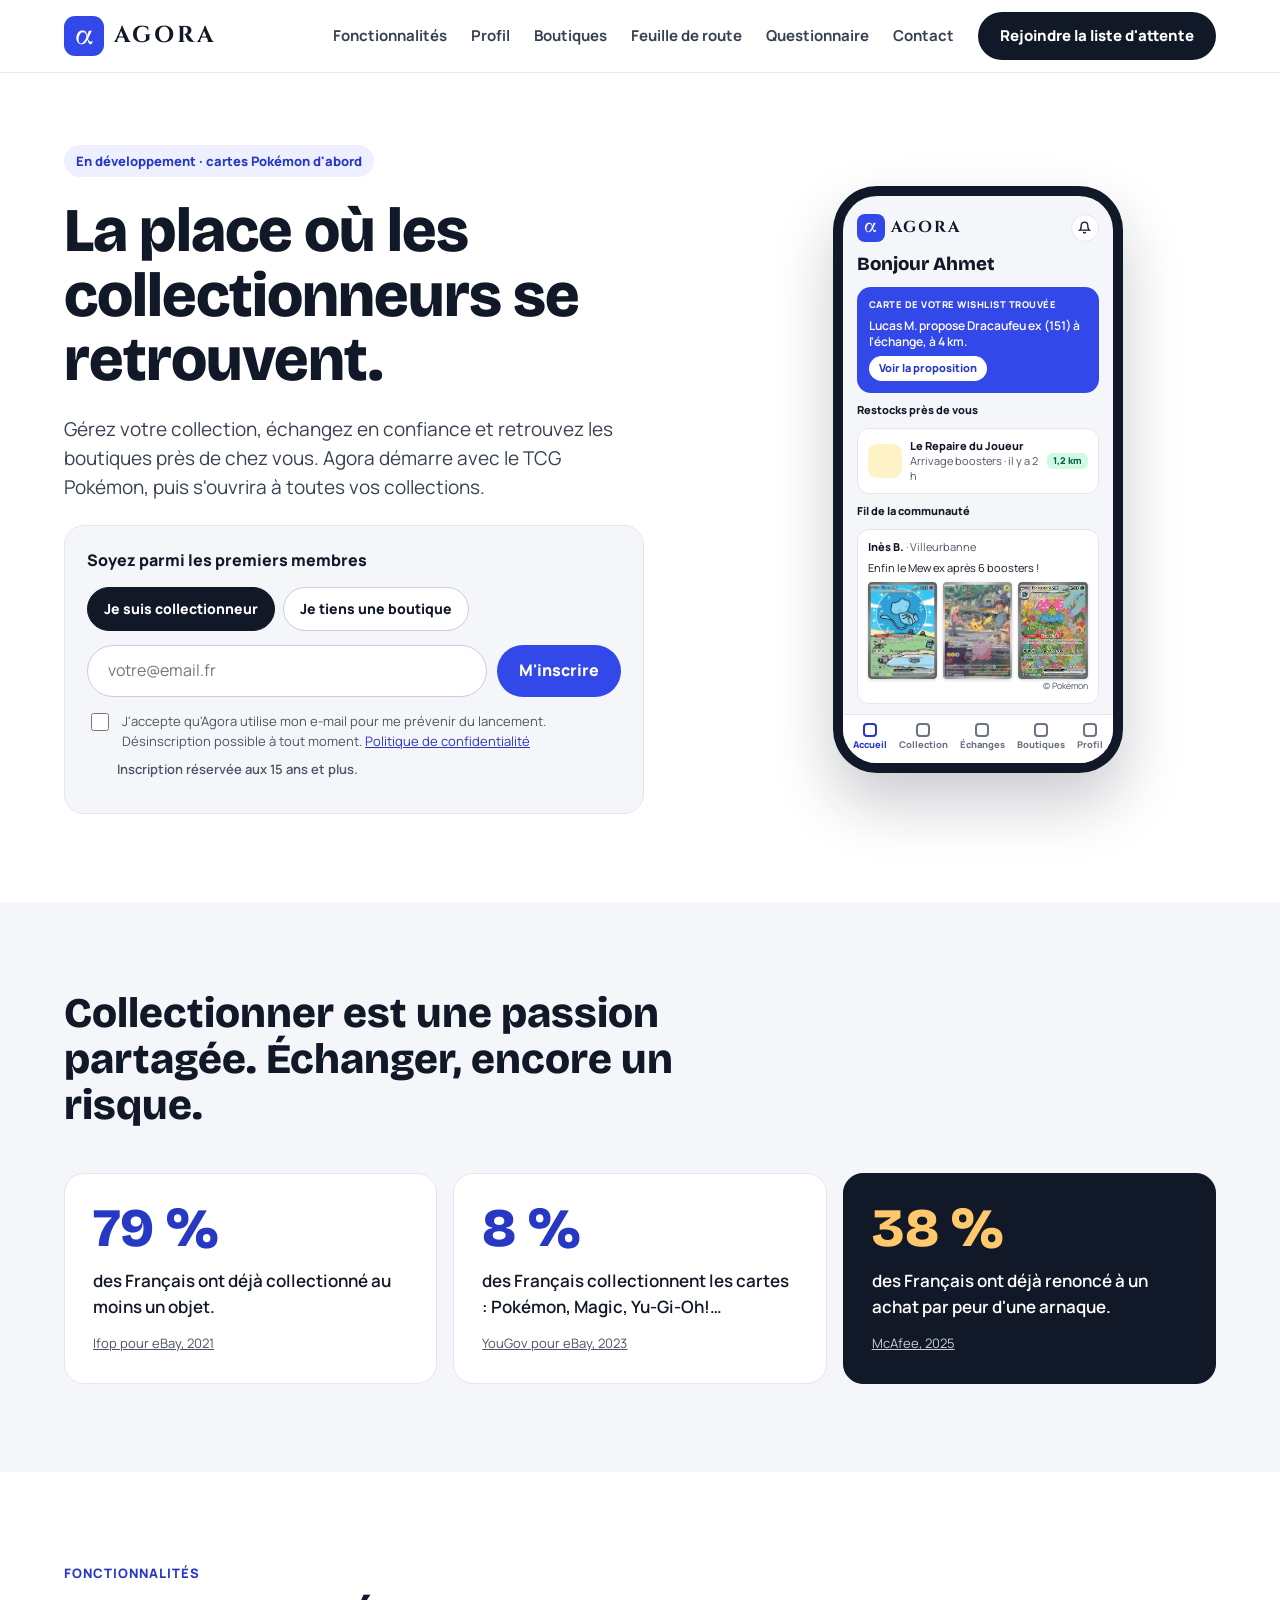
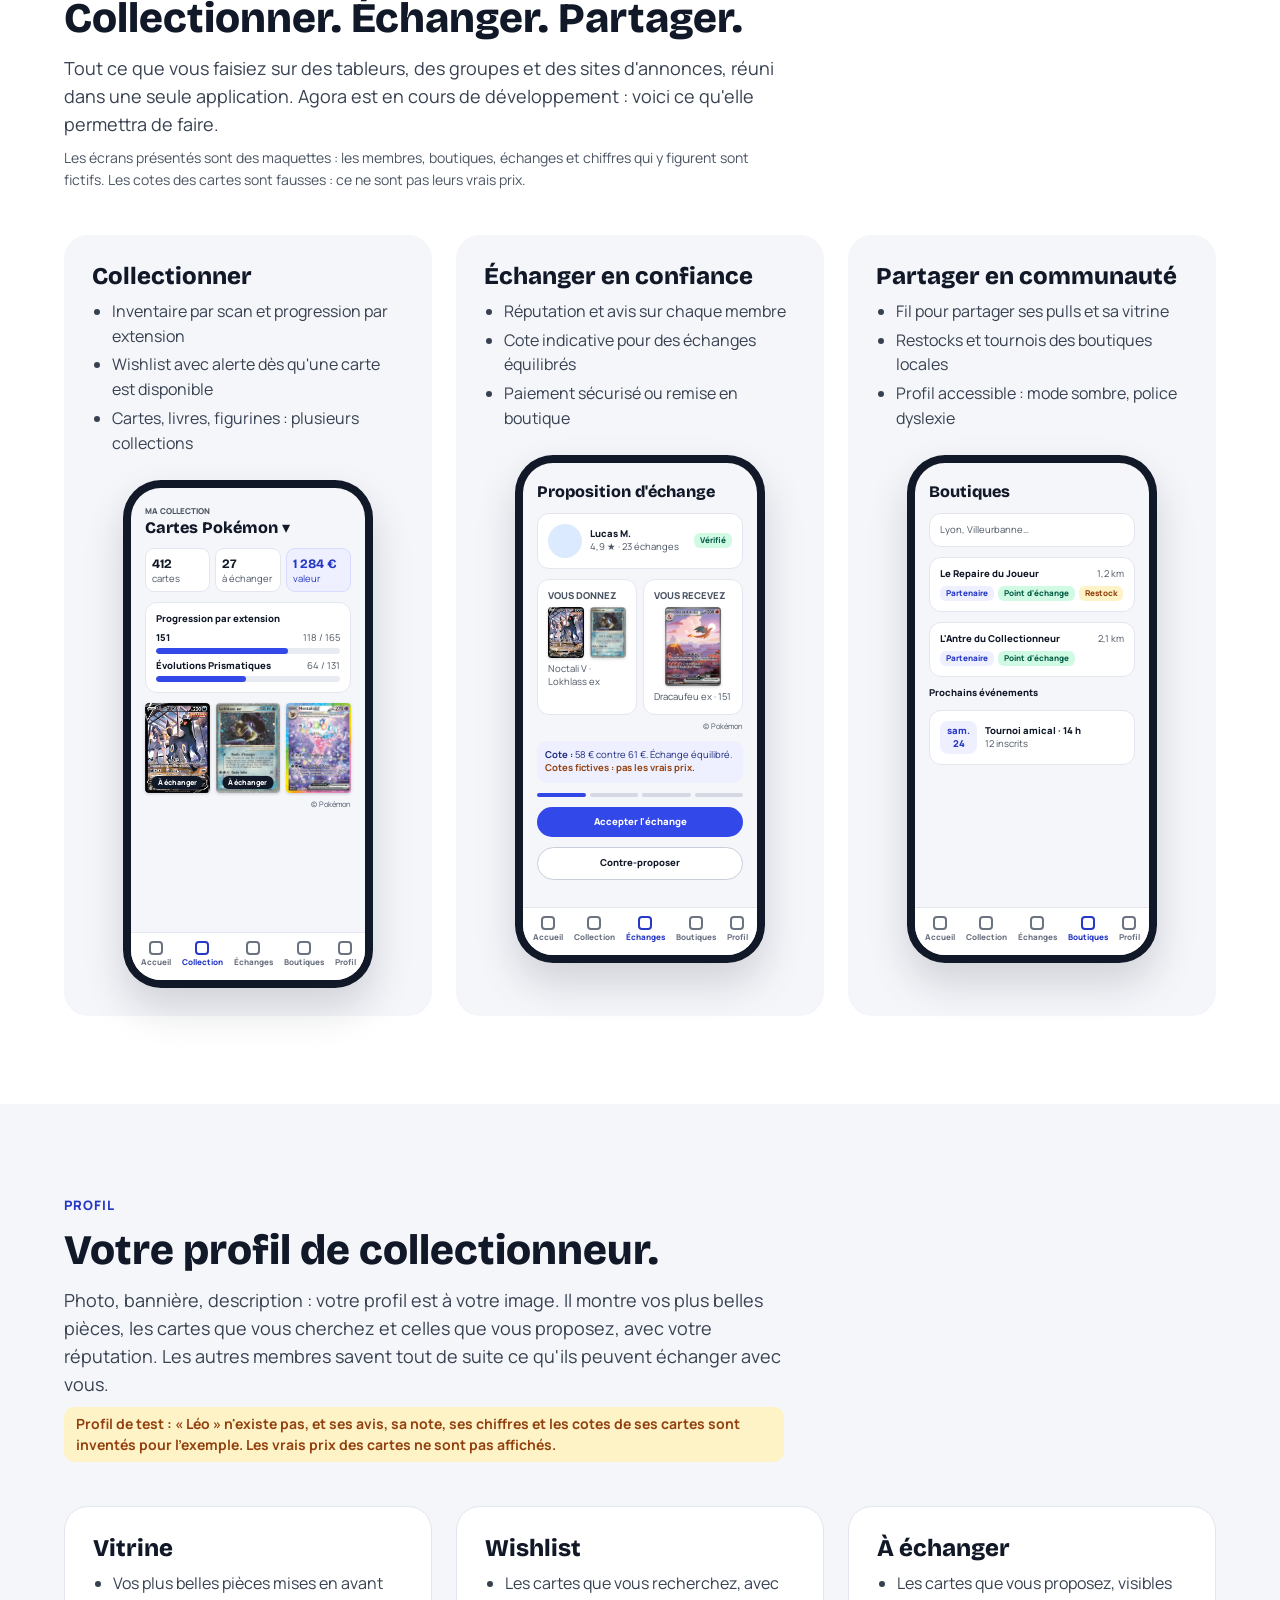
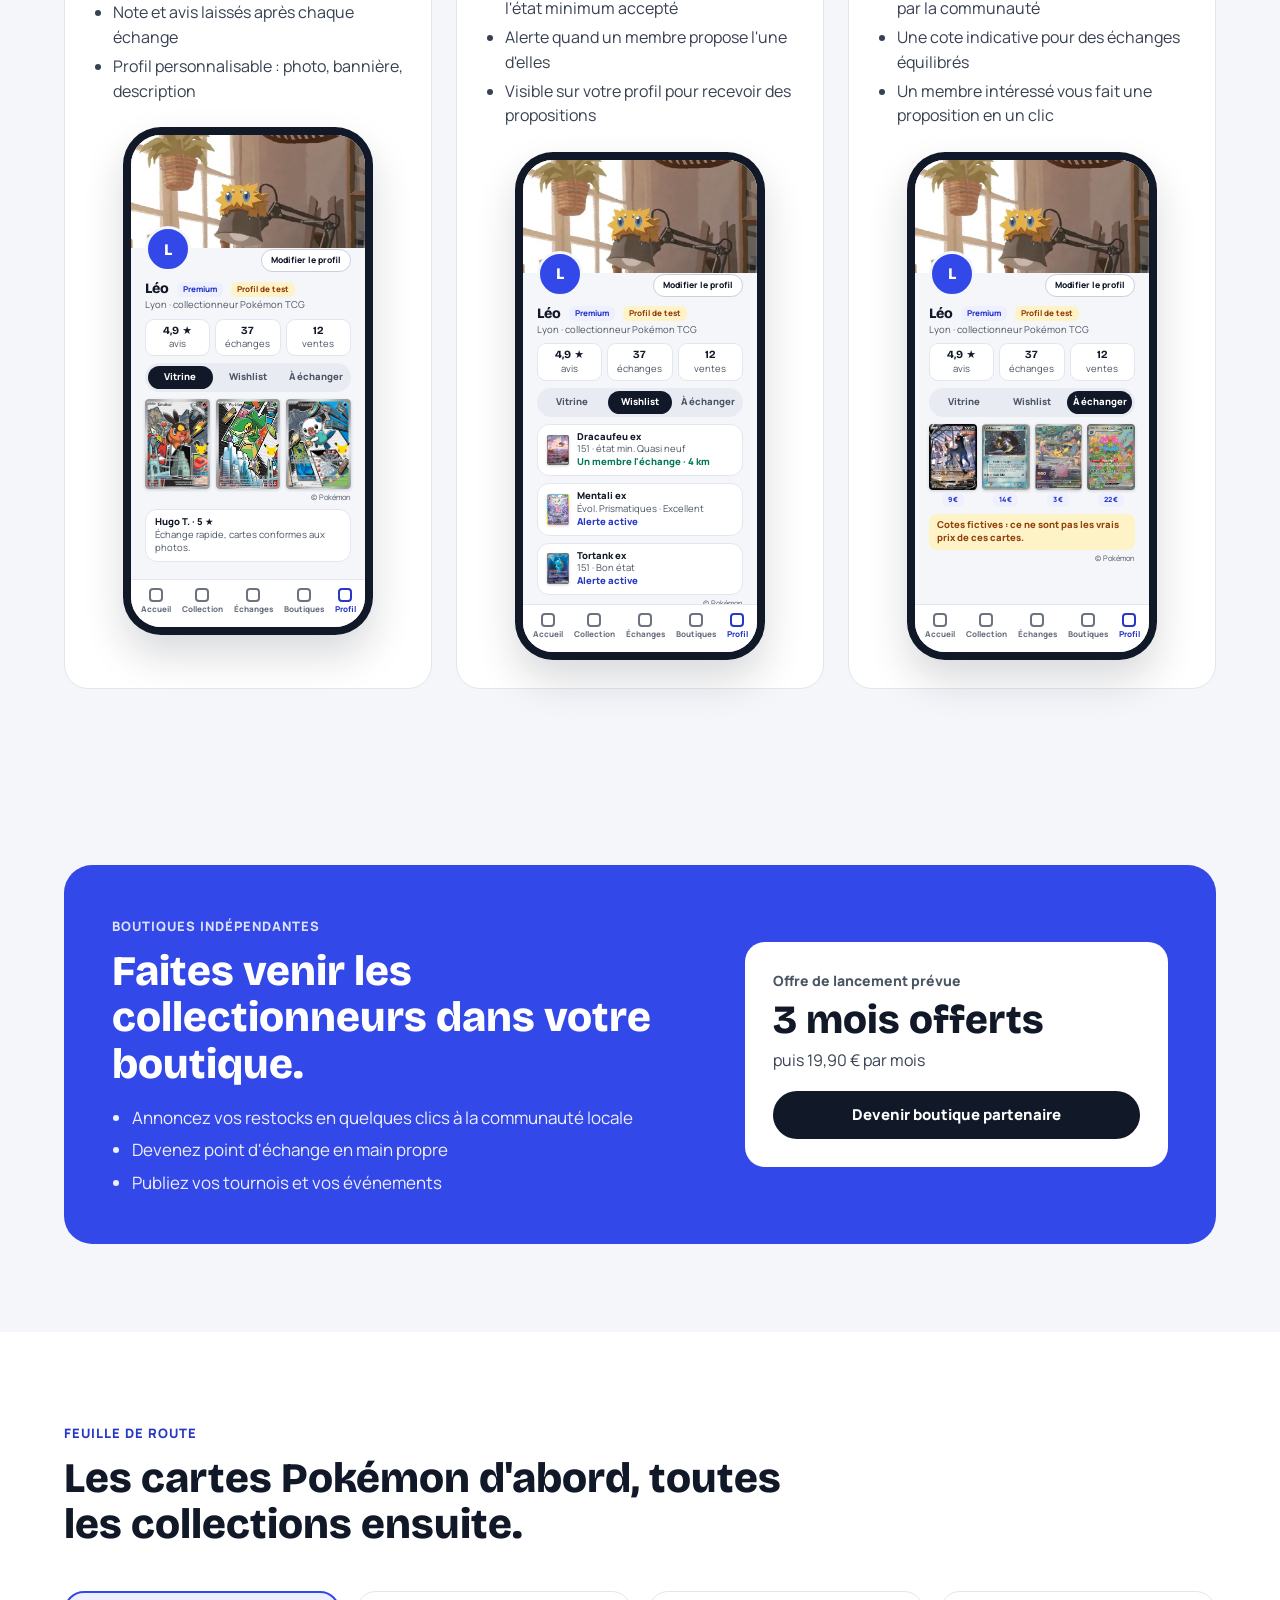
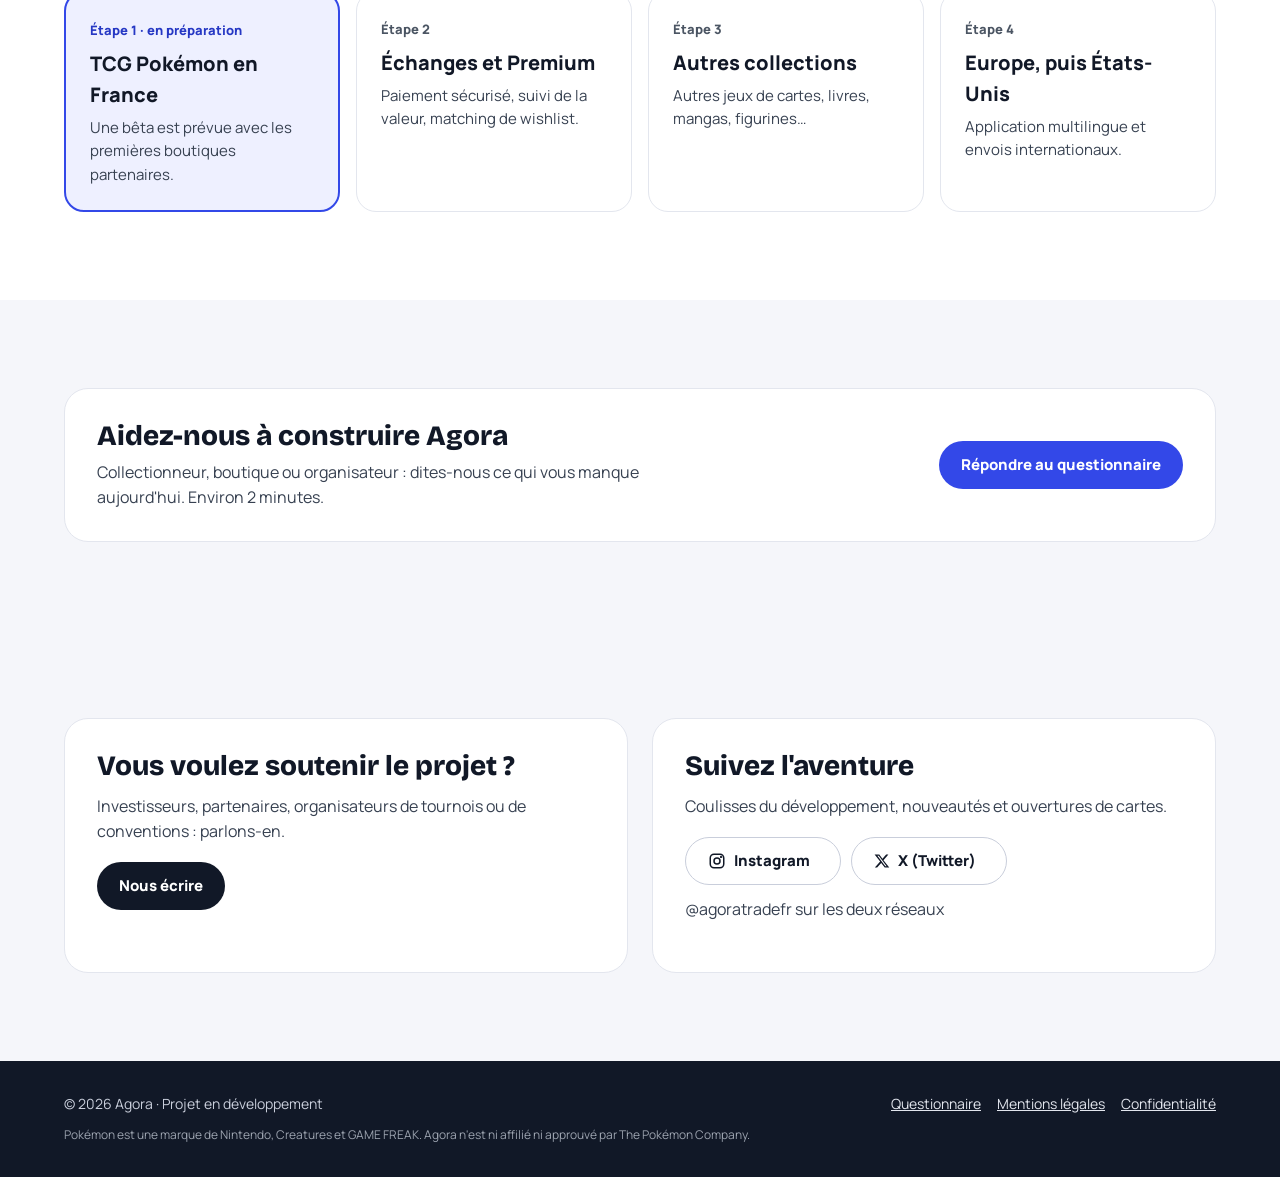
==== commit f88caee7: "RGPD : âge minimum, Gmail et encadrement des transferts dans la confidentialité Co-Authored-By: Clau" ====
--- a/index.html
+++ b/index.html
@@ -16,10 +16,10 @@
   <link rel="preconnect" href="https://fonts.googleapis.com">
   <link rel="preconnect" href="https://fonts.gstatic.com" crossorigin>
   <link rel="stylesheet" href="https://fonts.googleapis.com/css2?family=Bricolage+Grotesque:wght@700;800&family=Manrope:wght@400;600;700;800&family=Cinzel:wght@700&family=GFS+Didot&display=swap">
-  <link rel="stylesheet" href="css/styles.css?v=20261111">
-  <script src="js/main.js?v=20261111" defer></script>
-  <script src="js/navigation.js?v=20261111" defer></script>
-  <script src="js/notification.js?v=20261111" defer></script>
+  <link rel="stylesheet" href="css/styles.css?v=20261111b">
+  <script src="js/main.js?v=20261111b" defer></script>
+  <script src="js/navigation.js?v=20261111b" defer></script>
+  <script src="js/notification.js?v=20261111b" defer></script>
 </head>
 <body>
   <a class="skip-link" href="#contenu">Aller au contenu</a>
@@ -74,6 +74,7 @@
                 <input type="checkbox" name="consentement" required>
                 <span>J'accepte qu'Agora utilise mon e-mail pour me prévenir du lancement. Désinscription possible à tout moment. <a href="confidentialite/">Politique de confidentialité</a></span>
               </label>
+              <p class="attente__age">Inscription réservée aux 15 ans et plus.</p>
               <input type="text" name="_gotcha" tabindex="-1" autocomplete="off" aria-hidden="true" style="position:absolute;left:-9999px;width:1px;height:1px;opacity:0">
               <p class="attente__message" role="alert" aria-live="assertive"></p>
             </form>
--- a/css/styles.css
+++ b/css/styles.css
@@ -378,3 +378,4 @@
 .notification__fermer { flex-shrink: 0; background: none; border: 0; color: #fff; font-size: 22px; line-height: 1; cursor: pointer; padding: 0 2px; opacity: .8; }
 .notification__fermer:hover, .notification__fermer:focus-visible { opacity: 1; }
 @media (prefers-reduced-motion: reduce) { .notification { transition: none; } }
+.attente__age { margin: 8px 0 0 30px; font-size: 13px; font-weight: 600; color: var(--discret); }
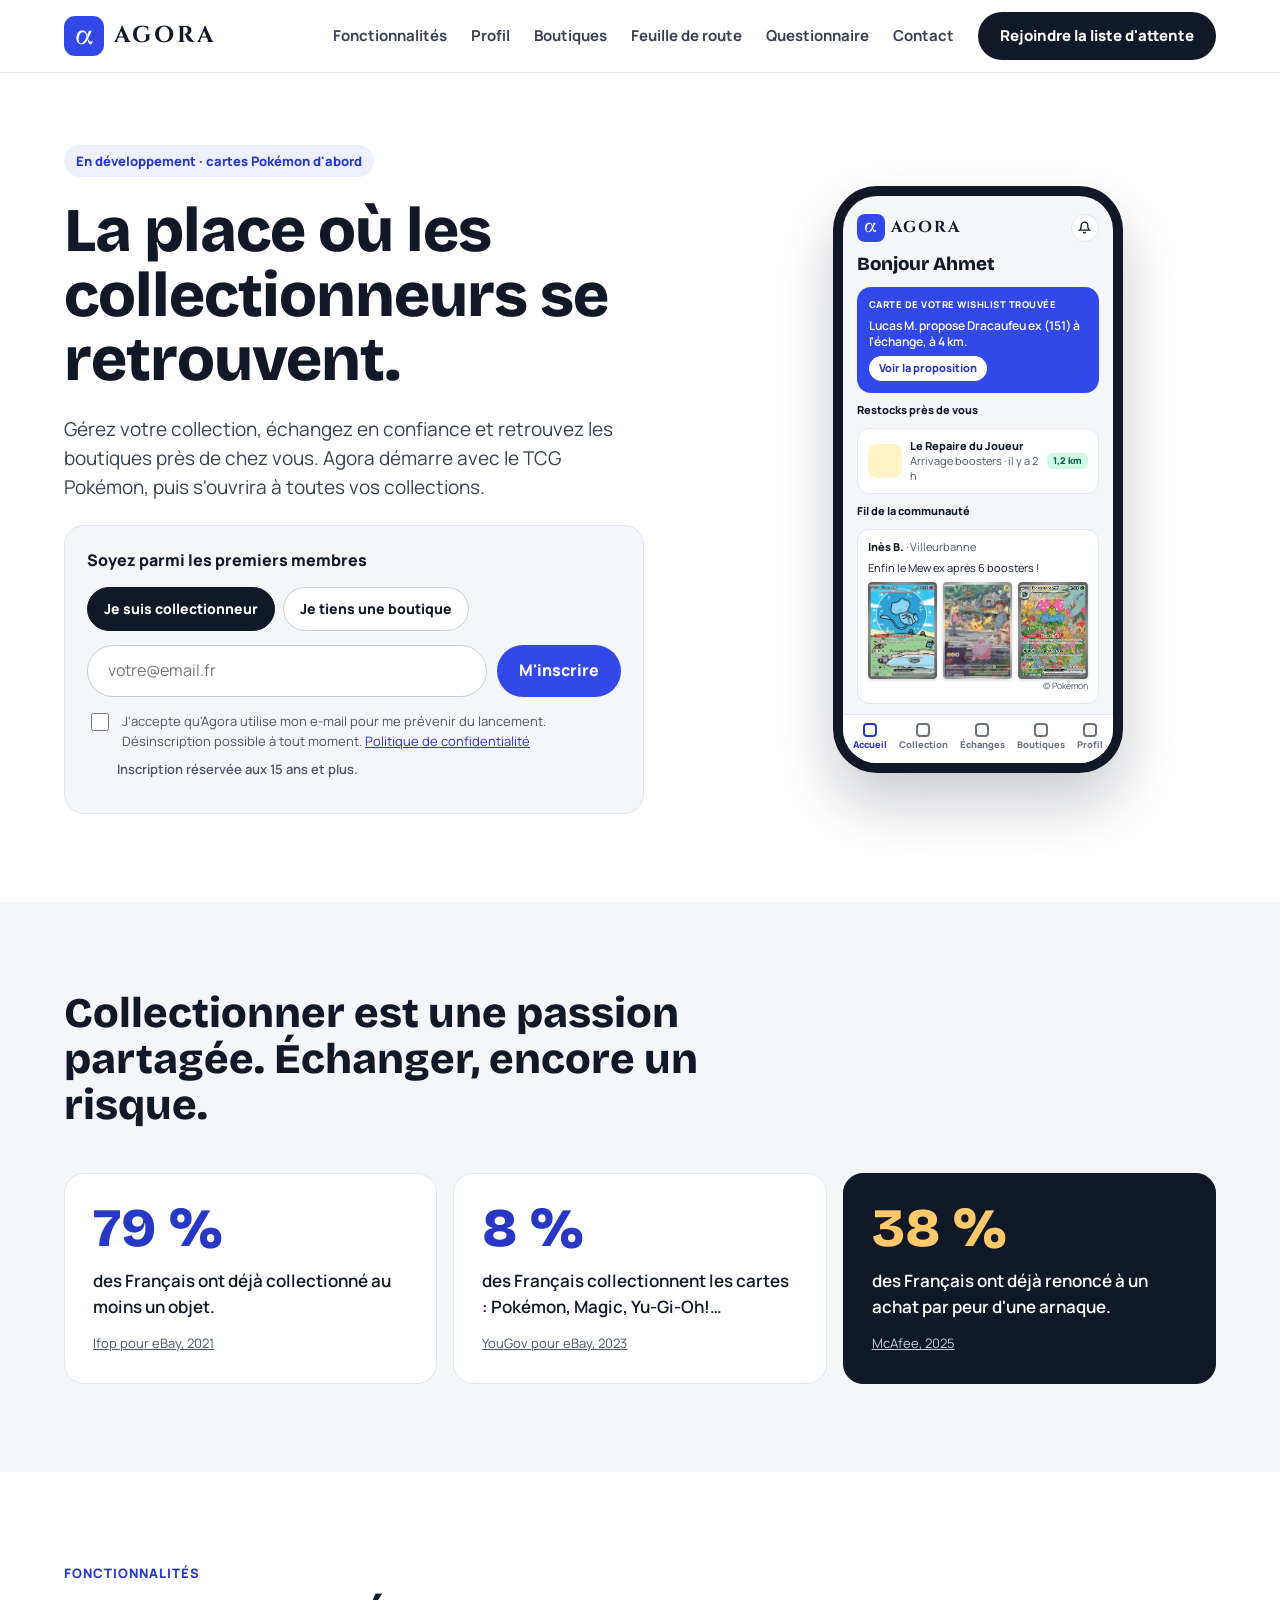
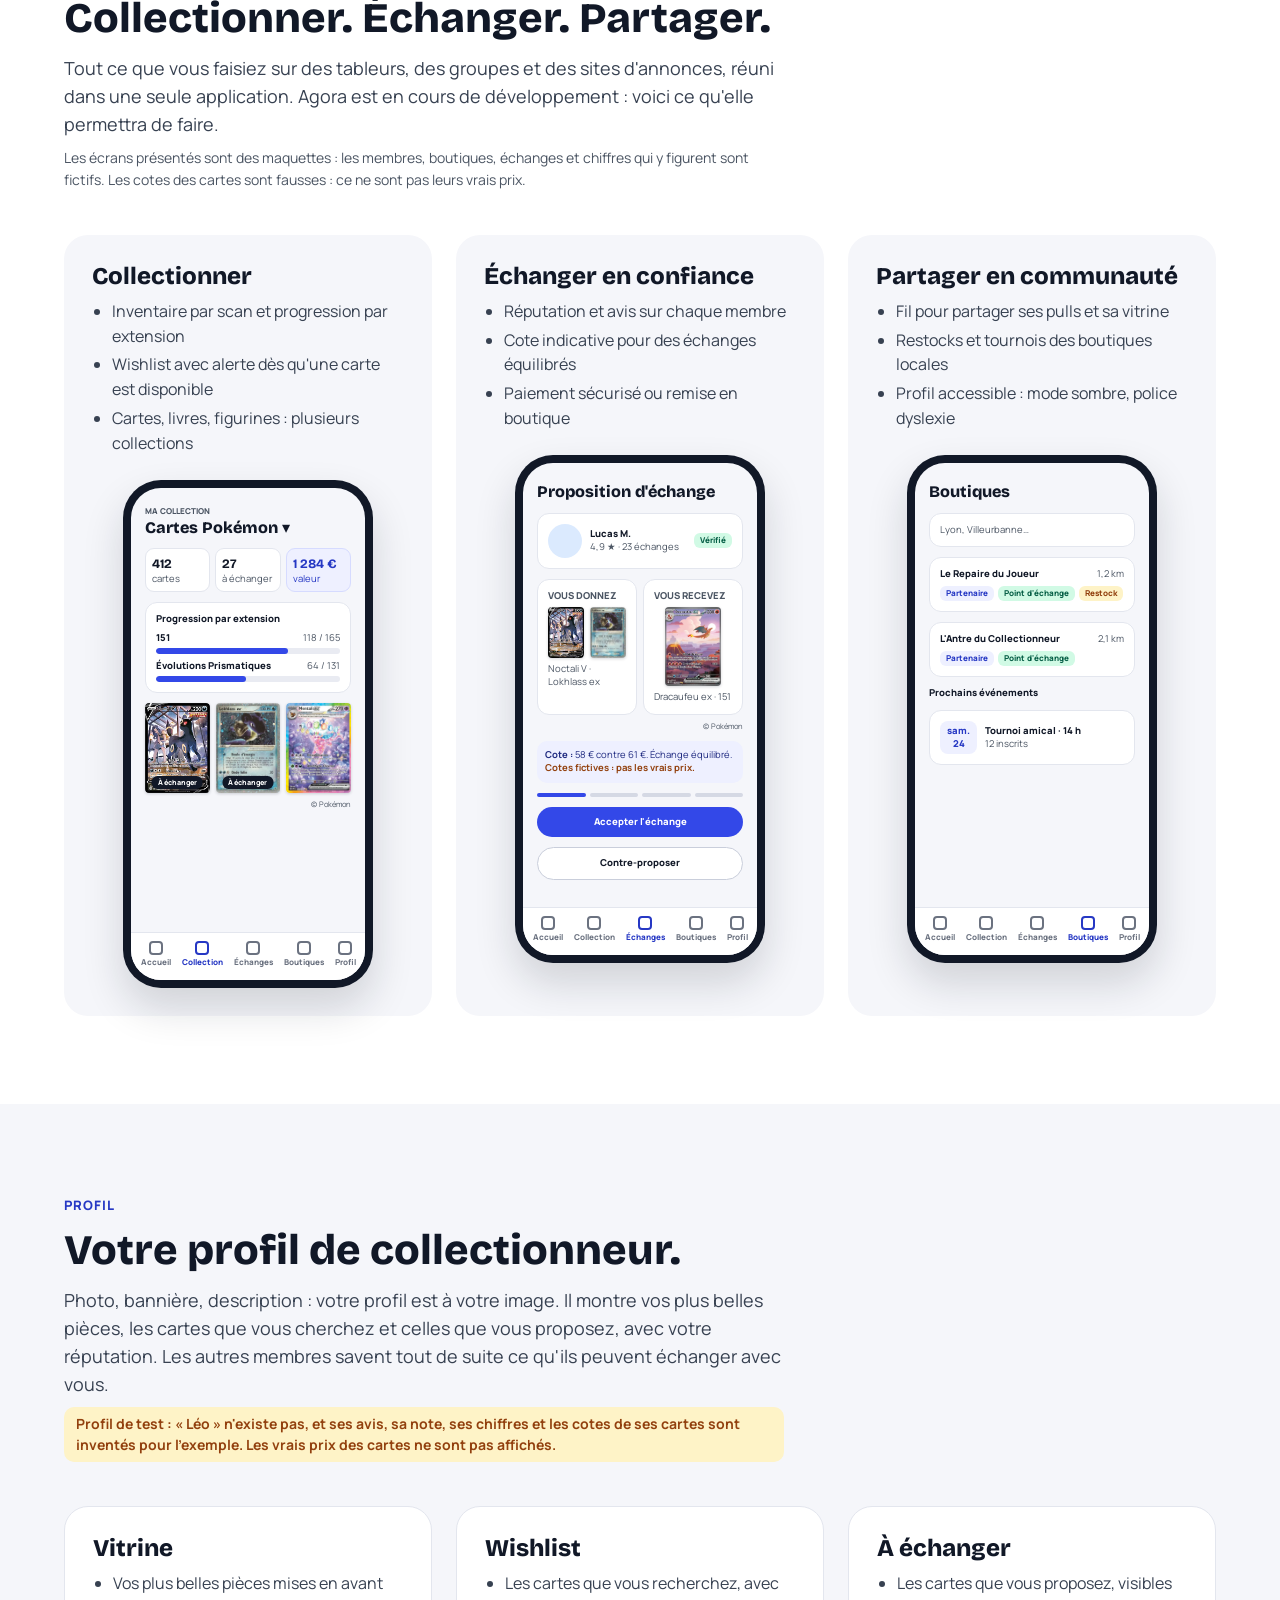
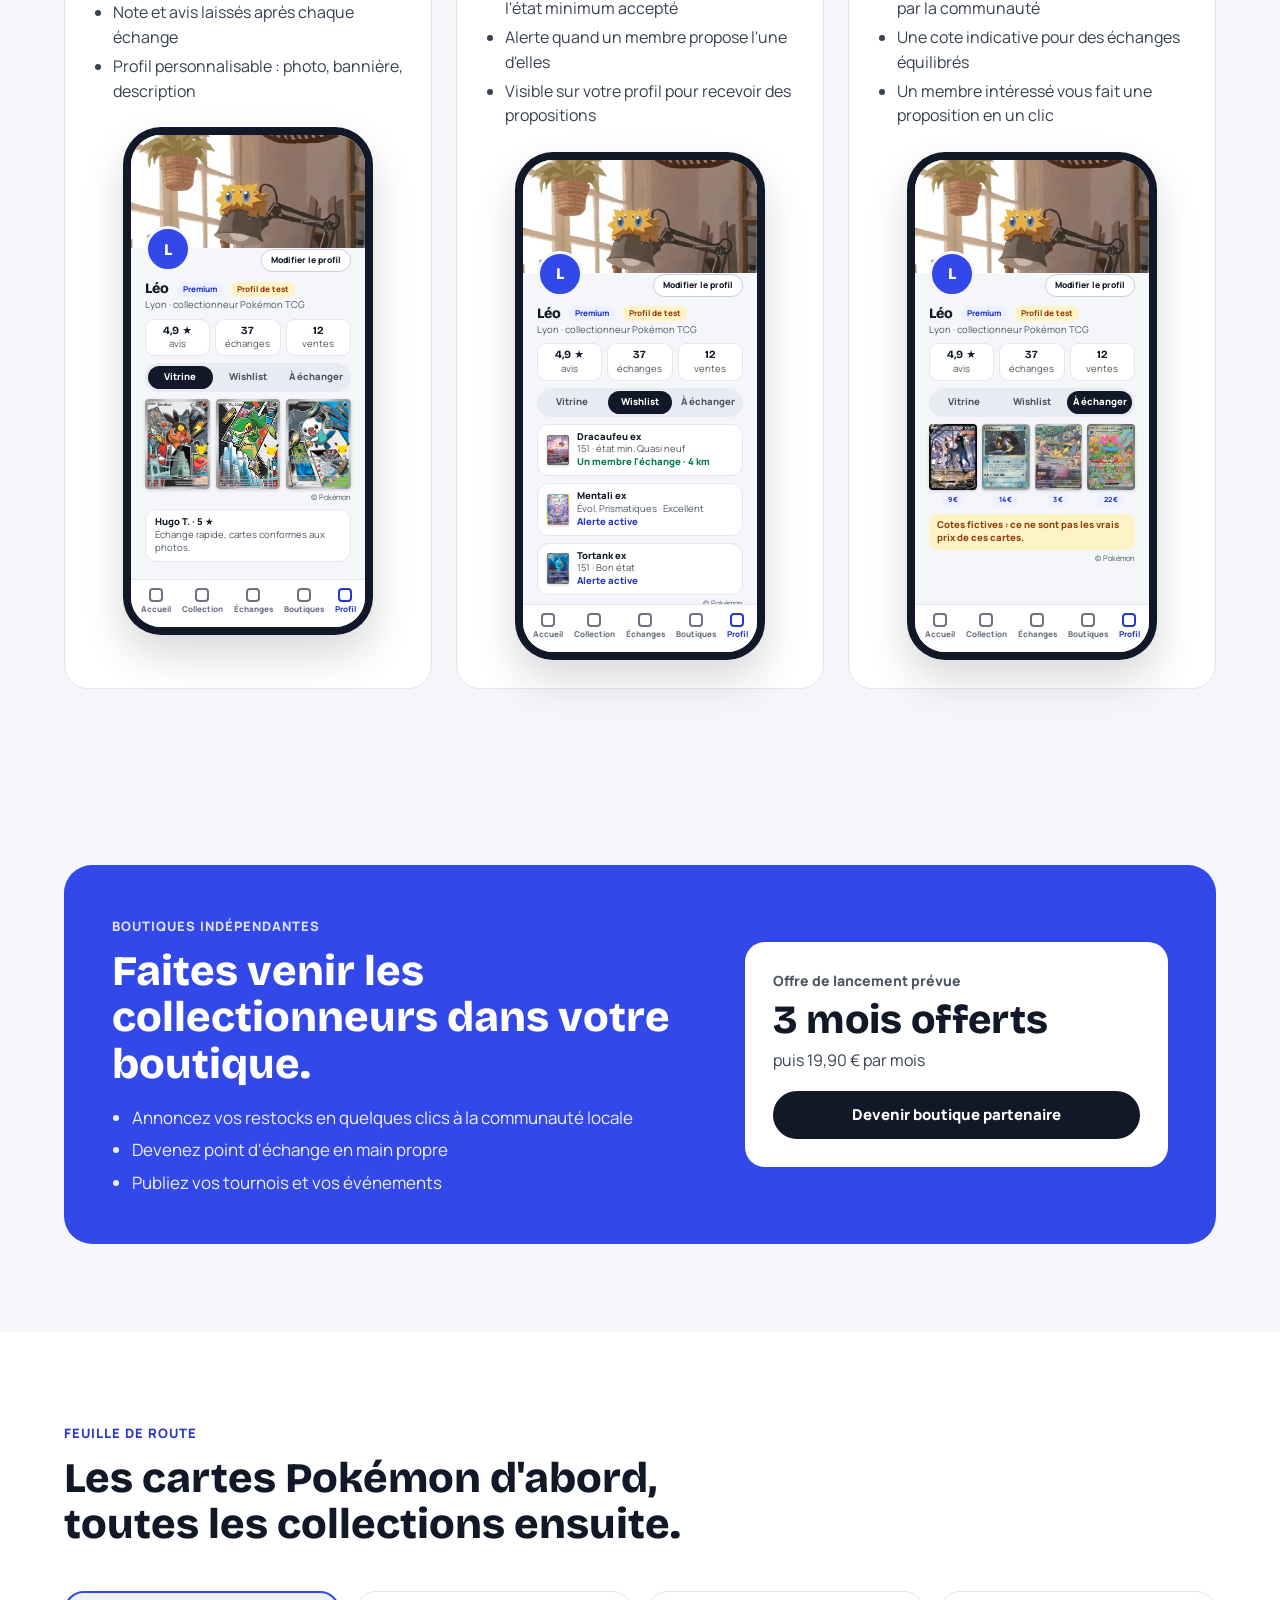
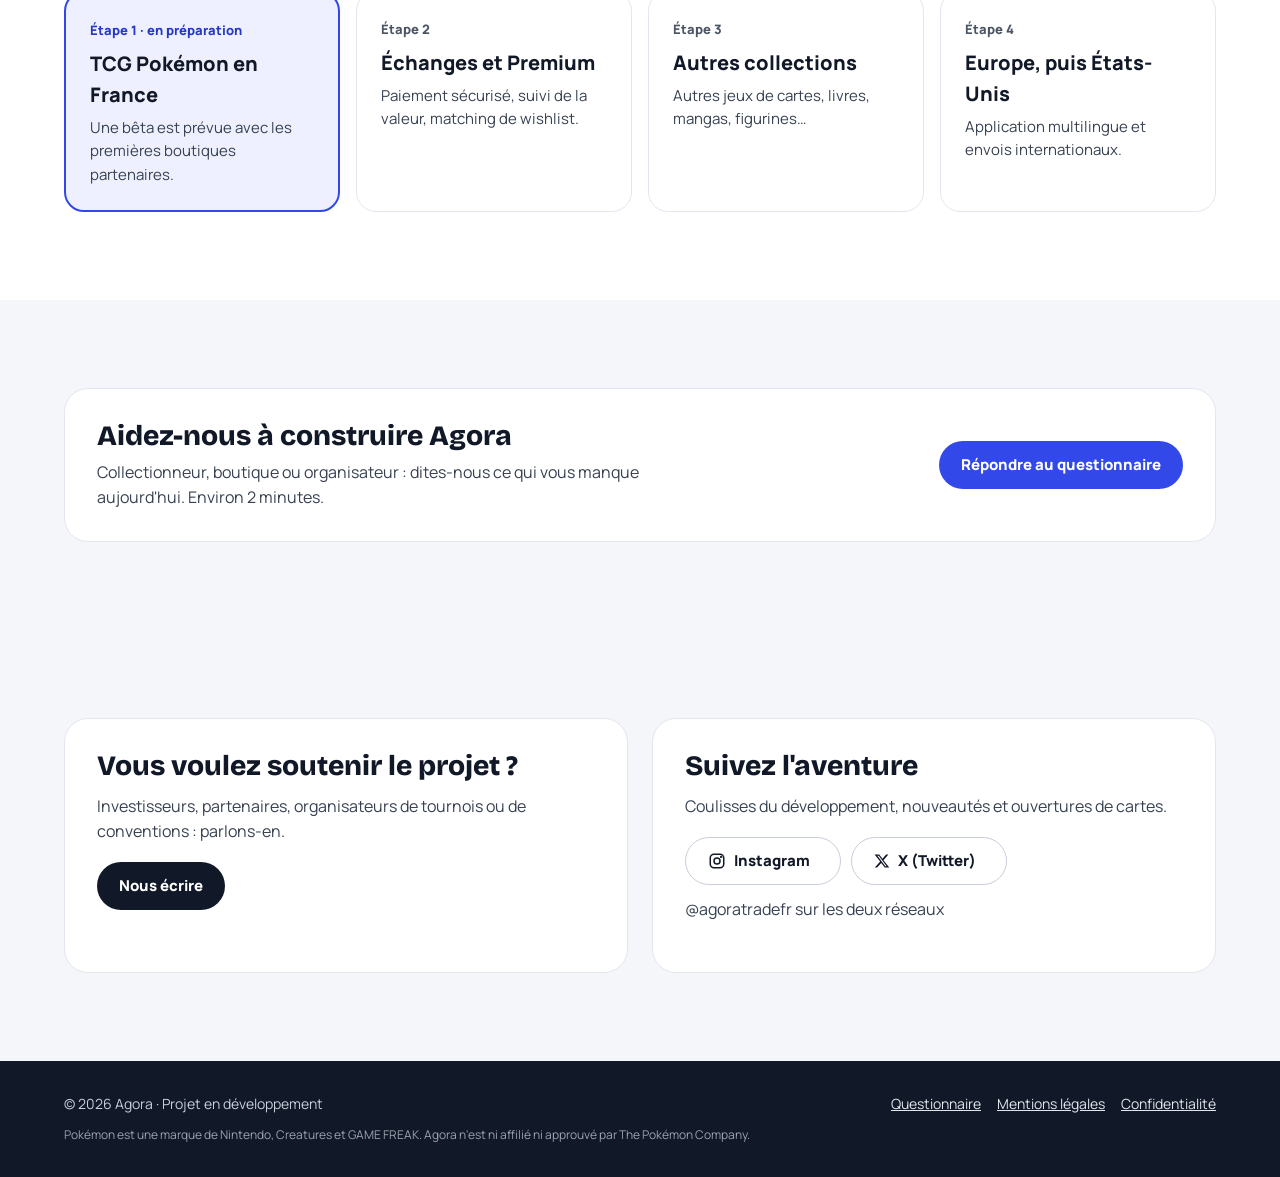
==== commit 5b4e9b68: "Polices hébergées sur le site : plus aucun appel à Google Fonts Co-Authored-By: Claude Opus 5.5 <nor" ====
--- a/index.html
+++ b/index.html
@@ -13,13 +13,10 @@
   <meta property="og:locale" content="fr_FR">
 
   <link rel="icon" href="favicon.svg" type="image/svg+xml">
-  <link rel="preconnect" href="https://fonts.googleapis.com">
-  <link rel="preconnect" href="https://fonts.gstatic.com" crossorigin>
-  <link rel="stylesheet" href="https://fonts.googleapis.com/css2?family=Bricolage+Grotesque:wght@700;800&family=Manrope:wght@400;600;700;800&family=Cinzel:wght@700&family=GFS+Didot&display=swap">
-  <link rel="stylesheet" href="css/styles.css?v=20261111b">
-  <script src="js/main.js?v=20261111b" defer></script>
-  <script src="js/navigation.js?v=20261111b" defer></script>
-  <script src="js/notification.js?v=20261111b" defer></script>
+  <link rel="stylesheet" href="css/styles.css?v=20261111c">
+  <script src="js/main.js?v=20261111c" defer></script>
+  <script src="js/navigation.js?v=20261111c" defer></script>
+  <script src="js/notification.js?v=20261111c" defer></script>
 </head>
 <body>
   <a class="skip-link" href="#contenu">Aller au contenu</a>
--- a/css/styles.css
+++ b/css/styles.css
@@ -1,3 +1,13 @@
+/* Polices hébergées sur le site (licence SIL OFL, voir fonts/) : aucun appel à Google Fonts */
+@font-face { font-family: 'Manrope'; font-style: normal; font-weight: 400; font-display: swap; src: url(../fonts/manrope-400.woff) format('woff'); }
+@font-face { font-family: 'Manrope'; font-style: normal; font-weight: 600; font-display: swap; src: url(../fonts/manrope-600.woff) format('woff'); }
+@font-face { font-family: 'Manrope'; font-style: normal; font-weight: 700; font-display: swap; src: url(../fonts/manrope-700.woff) format('woff'); }
+@font-face { font-family: 'Manrope'; font-style: normal; font-weight: 800; font-display: swap; src: url(../fonts/manrope-800.woff) format('woff'); }
+@font-face { font-family: 'Bricolage Grotesque'; font-style: normal; font-weight: 700; font-display: swap; src: url(../fonts/bricolage-grotesque-700.woff) format('woff'); }
+@font-face { font-family: 'Bricolage Grotesque'; font-style: normal; font-weight: 800; font-display: swap; src: url(../fonts/bricolage-grotesque-800.woff) format('woff'); }
+@font-face { font-family: 'Cinzel'; font-style: normal; font-weight: 700; font-display: swap; src: url(../fonts/cinzel-700.woff) format('woff'); }
+@font-face { font-family: 'GFS Didot'; font-style: normal; font-weight: 400; font-display: swap; src: url(../fonts/gfs-didot-400.woff) format('woff'); }
+
 /* ==========================================================
    Agora — site vitrine
    Couleurs, typographies et composants
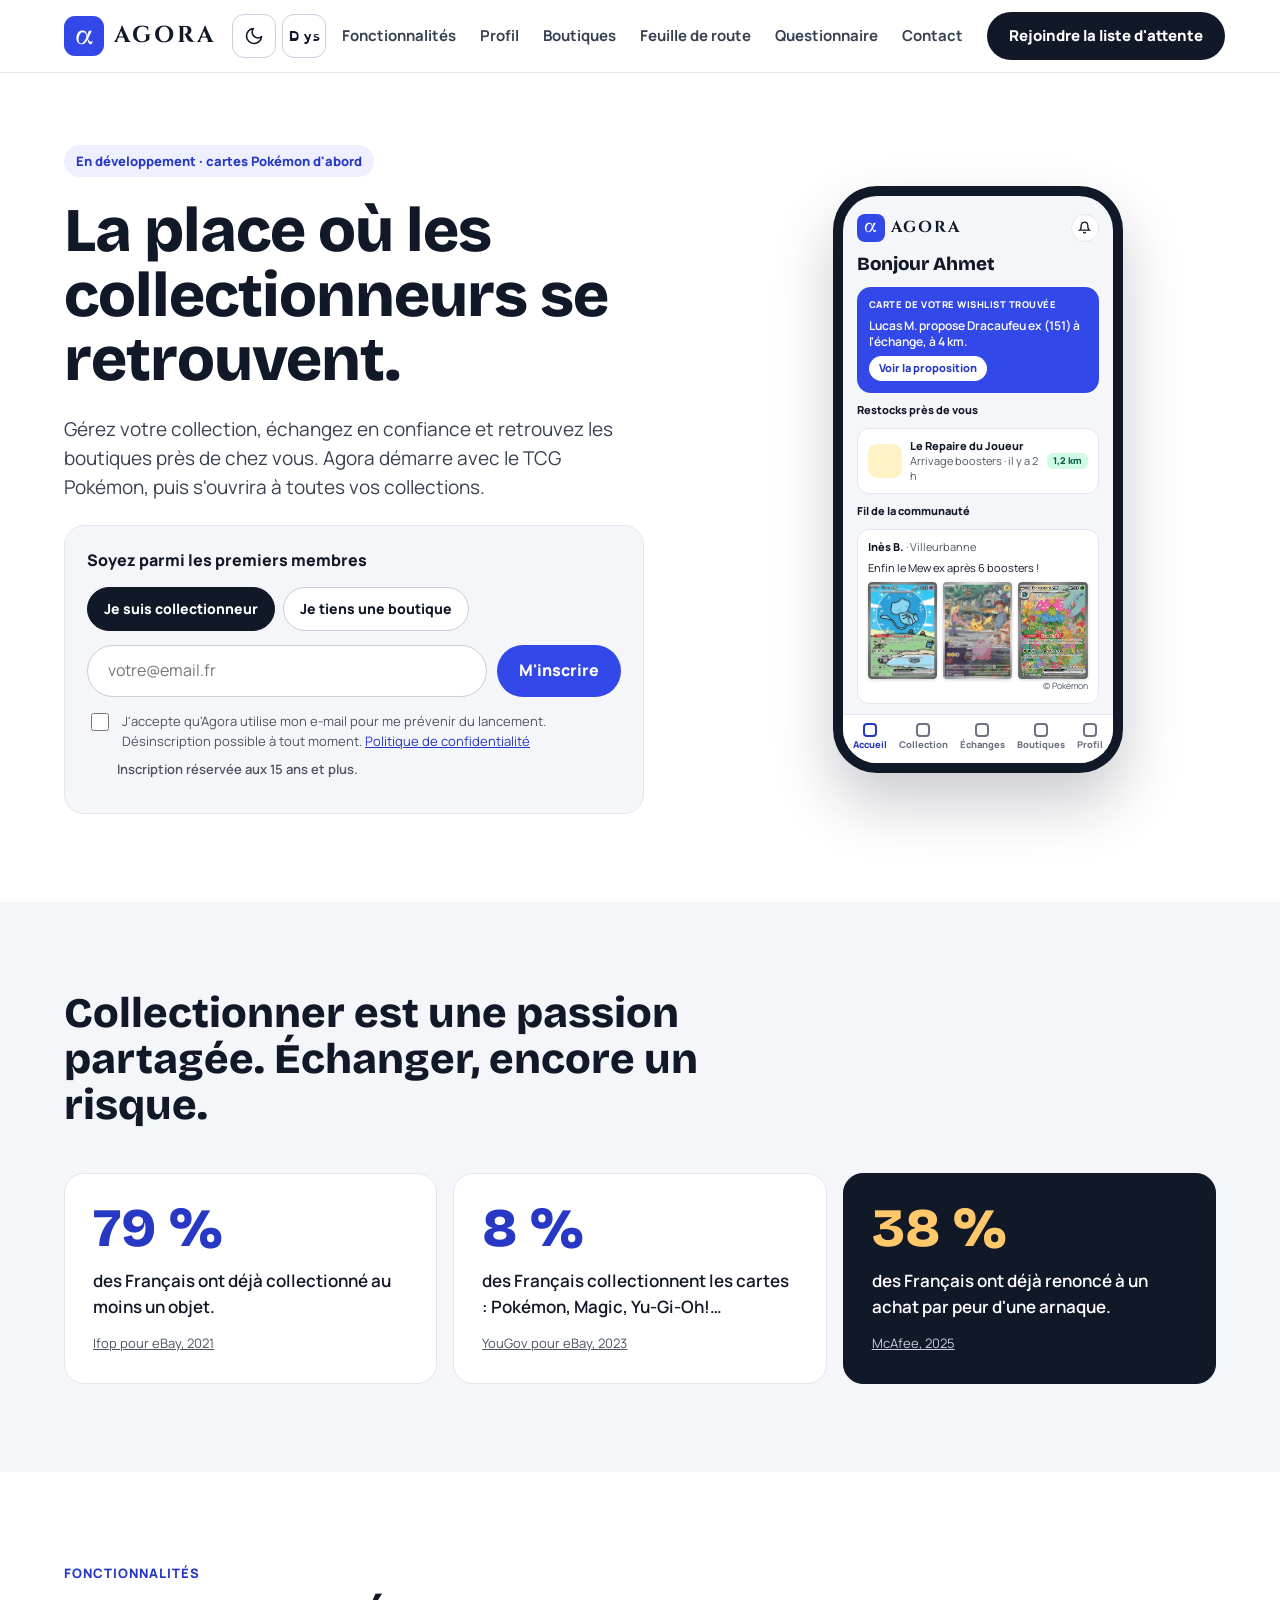
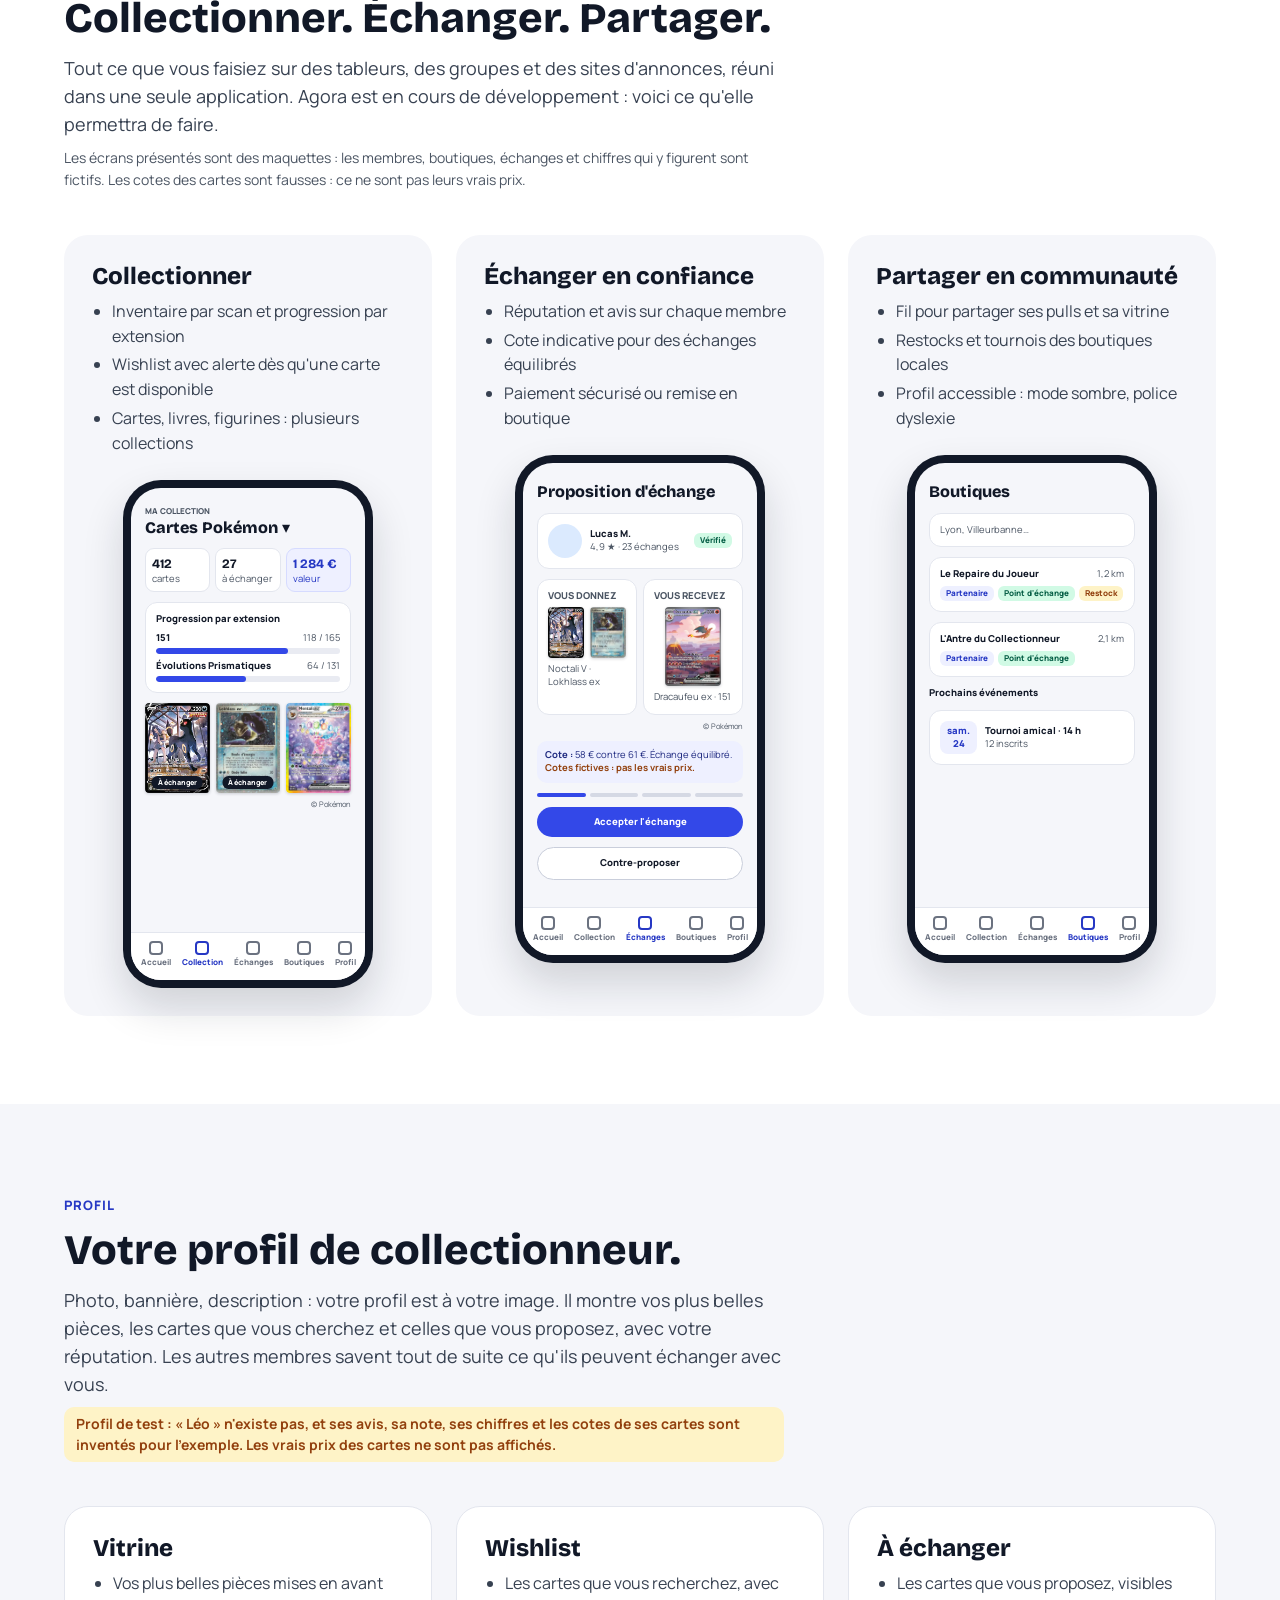
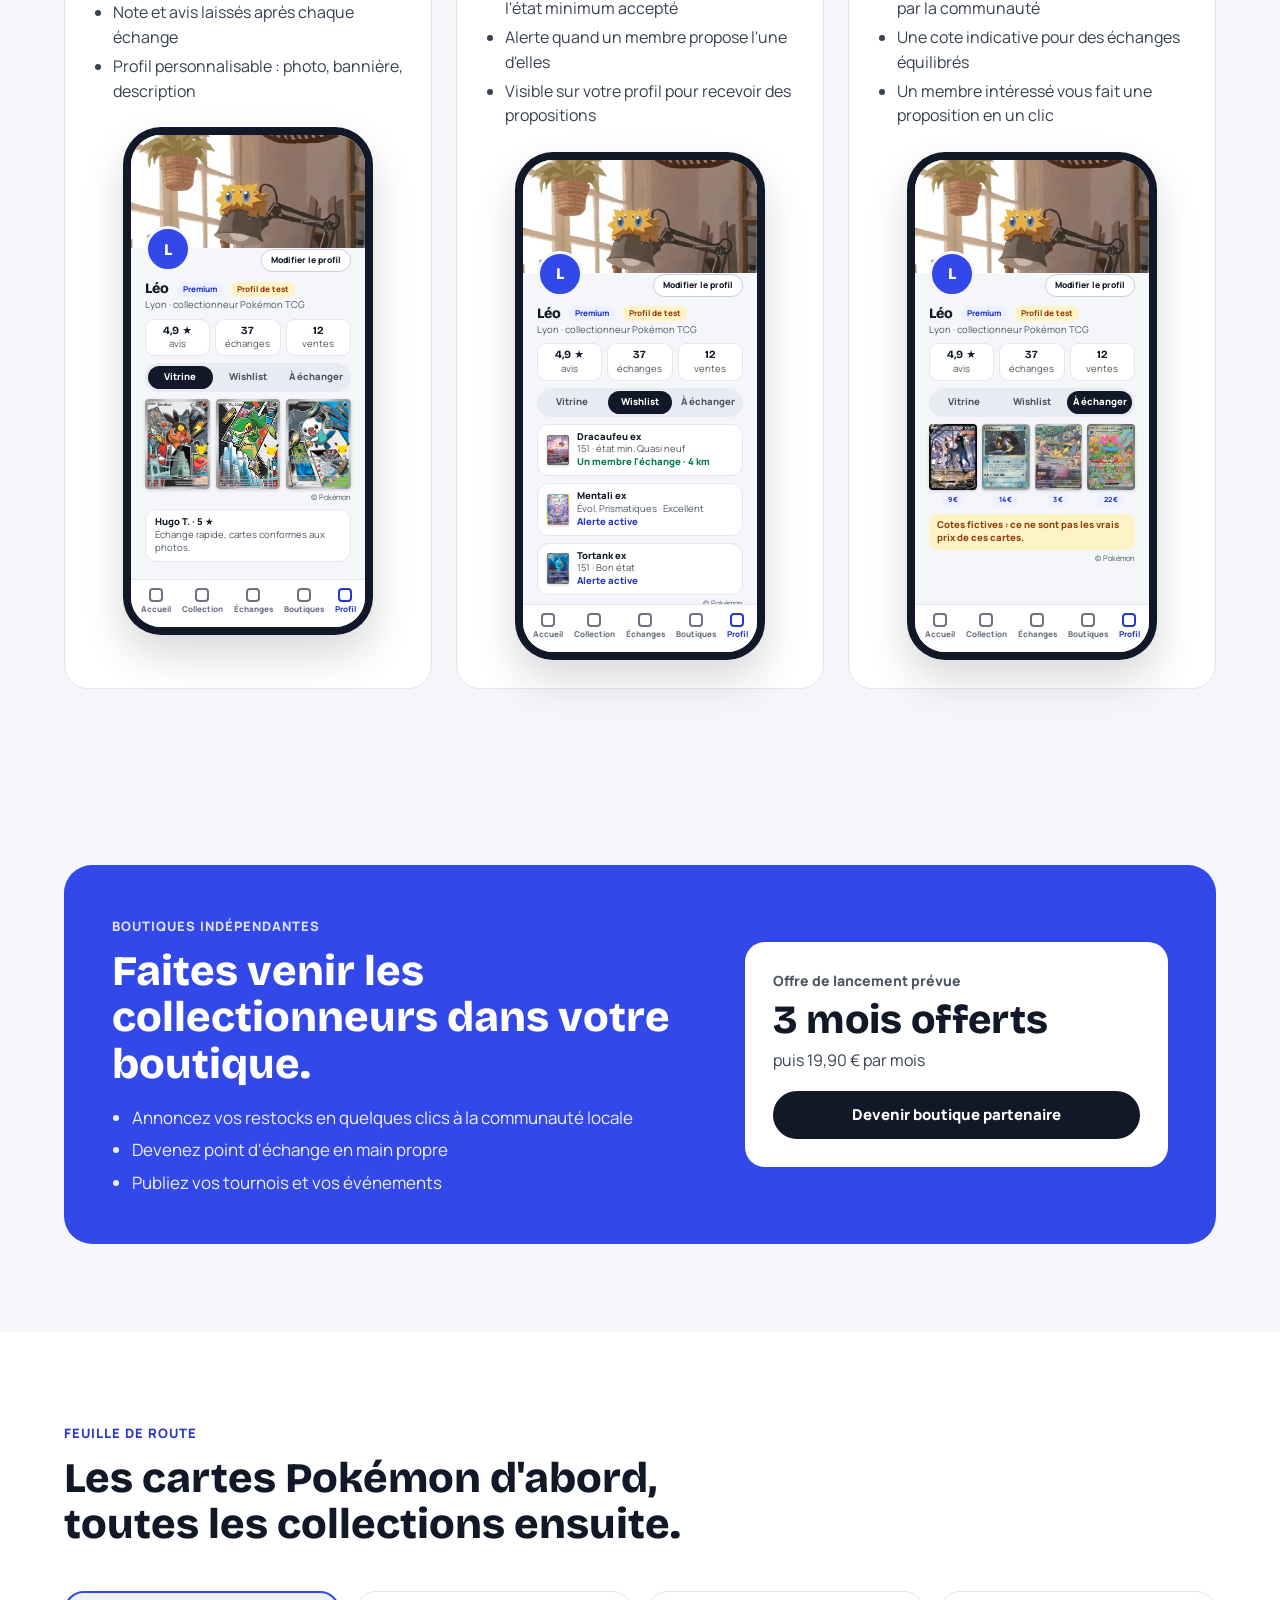
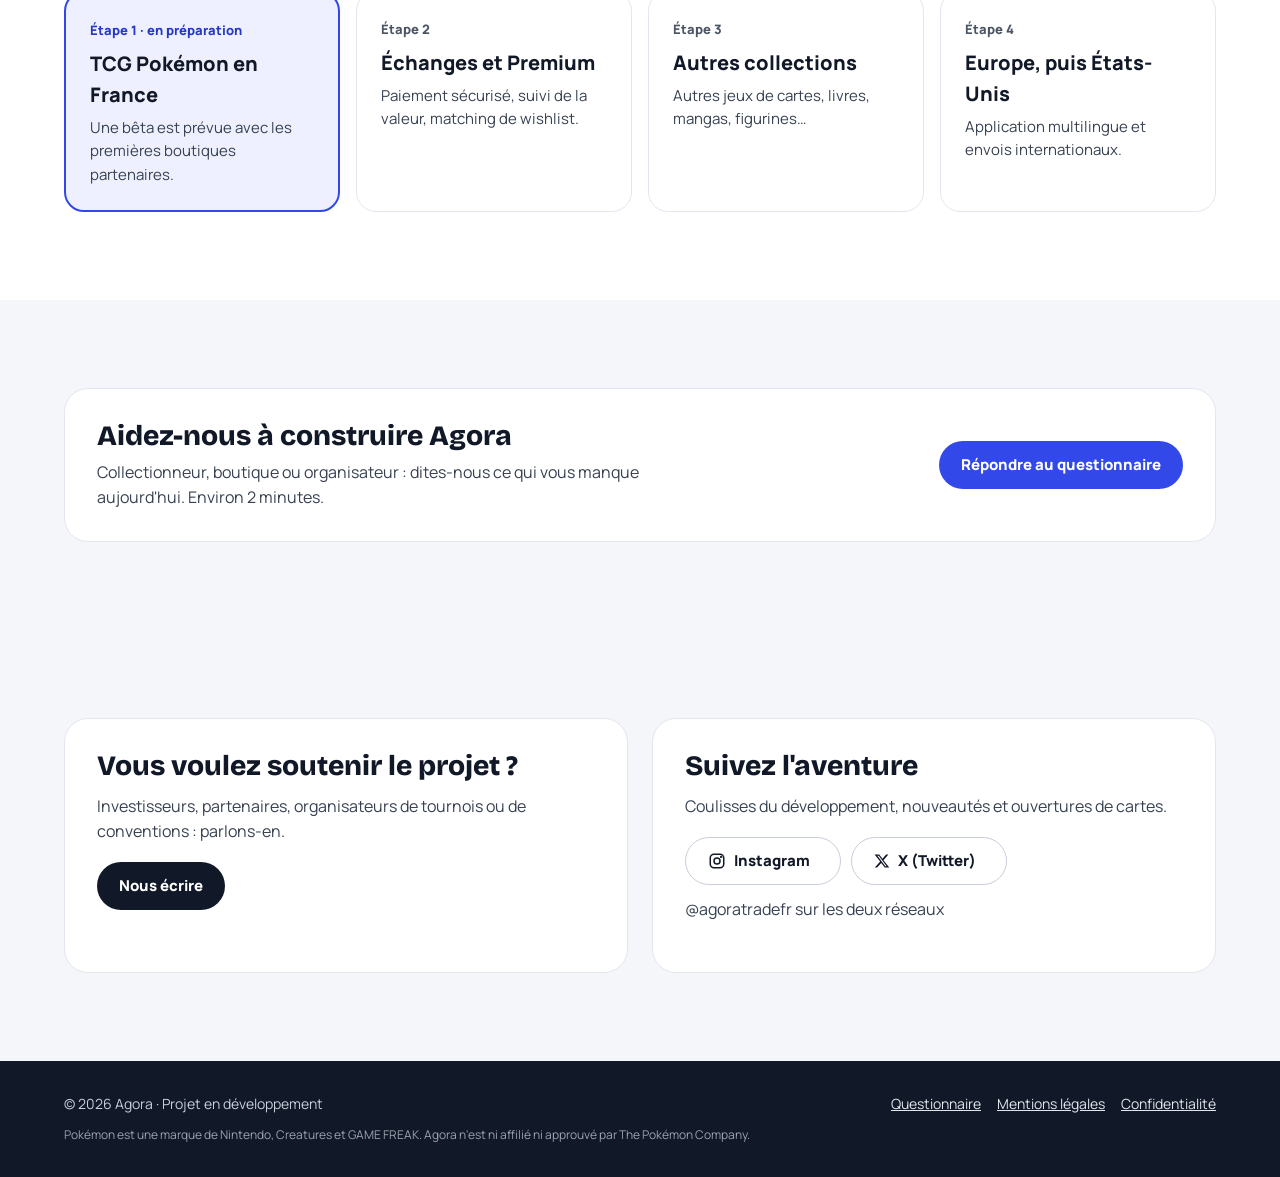
==== commit 247c68b3: "Accessibilité : mode sombre, police OpenDyslexic, navigation au clavier Co-Authored-By: Claude Opus " ====
--- a/index.html
+++ b/index.html
@@ -13,10 +13,12 @@
   <meta property="og:locale" content="fr_FR">
 
   <link rel="icon" href="favicon.svg" type="image/svg+xml">
-  <link rel="stylesheet" href="css/styles.css?v=20261111c">
-  <script src="js/main.js?v=20261111c" defer></script>
-  <script src="js/navigation.js?v=20261111c" defer></script>
-  <script src="js/notification.js?v=20261111c" defer></script>
+  <script src="js/preferences.js?v=20261112"></script>
+  <link rel="stylesheet" href="css/styles.css?v=20261112">
+  <script src="js/supabase.js?v=20261112" defer></script>
+  <script src="js/main.js?v=20261112" defer></script>
+  <script src="js/navigation.js?v=20261112" defer></script>
+  <script src="js/notification.js?v=20261112" defer></script>
 </head>
 <body>
   <a class="skip-link" href="#contenu">Aller au contenu</a>
@@ -28,6 +30,17 @@
         <span class="logo__alpha" aria-hidden="true">α</span>
         <span class="logo__nom" aria-hidden="true">AGORA</span>
       </a>
+      <div class="reglages" role="group" aria-label="Affichage">
+        <button type="button" class="reglage" data-reglage="theme" aria-pressed="false" title="Mode sombre">
+          <svg class="reglage__lune" viewBox="0 0 24 24" width="20" height="20" aria-hidden="true" focusable="false"><path d="M21 12.8A9 9 0 1 1 11.2 3a7 7 0 0 0 9.8 9.8z" fill="none" stroke="currentColor" stroke-width="2" stroke-linejoin="round"/></svg>
+          <svg class="reglage__soleil" viewBox="0 0 24 24" width="20" height="20" aria-hidden="true" focusable="false"><circle cx="12" cy="12" r="4" fill="none" stroke="currentColor" stroke-width="2"/><path d="M12 2v2M12 20v2M4.9 4.9l1.4 1.4M17.7 17.7l1.4 1.4M2 12h2M20 12h2M4.9 19.1l1.4-1.4M17.7 6.3l1.4-1.4" stroke="currentColor" stroke-width="2" stroke-linecap="round"/></svg>
+          <span class="visually-hidden">Mode sombre</span>
+        </button>
+        <button type="button" class="reglage reglage--texte" data-reglage="police" aria-pressed="false" title="Police adaptée à la dyslexie">
+          <span aria-hidden="true">Dys</span>
+          <span class="visually-hidden">Police adaptée à la dyslexie</span>
+        </button>
+      </div>
       <nav class="nav" aria-label="Navigation principale">
         <a href="#fonctionnalites">Fonctionnalités</a>
         <a href="#profil">Profil</a>
--- a/css/styles.css
+++ b/css/styles.css
@@ -13,7 +13,8 @@
    Couleurs, typographies et composants
    ========================================================== */
 
-:root {
+:root,
+.telephone {
   --bleu: #3348E8;
   --bleu-fonce: #2638C4;
   --bleu-pale: #EEF0FF;
@@ -29,6 +30,15 @@
   --ambre: #92400E;
   --ambre-pale: #FEF3C7;
   --or: #FFC86B;
+  --bleu-survol: #2638C4;
+  --inverse-fond: #111827;
+  --inverse-texte: #FFFFFF;
+  --inverse-survol: #000000;
+  --lien-survol: #1A2A9E;
+  --erreur: #B42318;
+  --succes: #065F46;
+  --pied-note: #9CA3AF;
+  color-scheme: light;
 
   --police-titre: 'Bricolage Grotesque', system-ui, sans-serif;
   --police-texte: 'Manrope', system-ui, sans-serif;
@@ -39,9 +49,85 @@
   --largeur: 1200px;
 }
 
+/* ---------- Mode sombre ----------
+   Choisi par le bouton de l'en-tête (data-theme), sinon celui de
+   l'appareil. Les écrans de téléphone gardent les couleurs de
+   l'application (ils redéfinissent les variables claires). */
+:root[data-theme="dark"] {
+  --bleu: #4A5DF0;
+  --bleu-fonce: #AEB8FF;
+  --bleu-pale: #1C2346;
+  --encre: #F3F4F6;
+  --texte: #D1D5DB;
+  --discret: #A7AEBB;
+  --fond: #0E121B;
+  --surface: #161B27;
+  --ligne: #283042;
+  --bordure: #3A4357;
+  --vert: #34D399;
+  --vert-pale: #0E3A2C;
+  --ambre: #FBBF24;
+  --ambre-pale: #3A2A0B;
+  --bleu-survol: #3446D6;
+  --inverse-fond: #F3F4F6;
+  --inverse-texte: #111827;
+  --inverse-survol: #FFFFFF;
+  --lien-survol: #D3D9FF;
+  --erreur: #FCA5A5;
+  --succes: #6EE7B7;
+  --pied-note: #8B93A3;
+  color-scheme: dark;
+}
+@media (prefers-color-scheme: dark) {
+  :root:not([data-theme="light"]) {
+  --bleu: #4A5DF0;
+  --bleu-fonce: #AEB8FF;
+  --bleu-pale: #1C2346;
+  --encre: #F3F4F6;
+  --texte: #D1D5DB;
+  --discret: #A7AEBB;
+  --fond: #0E121B;
+  --surface: #161B27;
+  --ligne: #283042;
+  --bordure: #3A4357;
+  --vert: #34D399;
+  --vert-pale: #0E3A2C;
+  --ambre: #FBBF24;
+  --ambre-pale: #3A2A0B;
+  --bleu-survol: #3446D6;
+  --inverse-fond: #F3F4F6;
+  --inverse-texte: #111827;
+  --inverse-survol: #FFFFFF;
+  --lien-survol: #D3D9FF;
+  --erreur: #FCA5A5;
+  --succes: #6EE7B7;
+  --pied-note: #8B93A3;
+  color-scheme: dark;
+  }
+}
+:root .telephone { color-scheme: light; }
+.telephone { color: var(--encre); font-family: var(--police-texte); }
+:root[data-theme="dark"] .chiffre--sombre { background: #070A10; border-color: var(--bordure); }
+:root[data-theme="dark"] .pied { background: #070A10; border-top: 1px solid var(--ligne); }
+
+/* ---------- Police adaptée à la dyslexie ---------- */
+@font-face { font-family: 'OpenDyslexic'; font-style: normal; font-weight: 400; font-display: swap; src: url(../fonts/opendyslexic-400.woff2) format('woff2'); }
+@font-face { font-family: 'OpenDyslexic'; font-style: normal; font-weight: 700 800; font-display: swap; src: url(../fonts/opendyslexic-700.woff2) format('woff2'); }
+:root[data-police="dyslexie"] {
+  --police-titre: 'OpenDyslexic', system-ui, sans-serif;
+  --police-texte: 'OpenDyslexic', system-ui, sans-serif;
+}
+:root[data-police="dyslexie"] body { line-height: 1.75; }
+/* OpenDyslexic est déjà très espacée : titres un peu plus petits pour garder la mise en page */
+:root[data-police="dyslexie"] h1, :root[data-police="dyslexie"] h2, :root[data-police="dyslexie"] h3 { letter-spacing: 0; line-height: 1.3; }
+:root[data-police="dyslexie"] h1 { font-size: clamp(30px, 4vw, 46px); }
+:root[data-police="dyslexie"] h2 { font-size: clamp(24px, 3vw, 34px); }
+@media (max-width: 1500px) { :root[data-police="dyslexie"] .nav a:not(.btn) { display: none; } }
+:root[data-police="dyslexie"] .telephone { --police-titre: 'Bricolage Grotesque', system-ui, sans-serif; --police-texte: 'Manrope', system-ui, sans-serif; letter-spacing: normal; word-spacing: normal; line-height: 1.55; }
+
 *, *::before, *::after { box-sizing: border-box; }
 
-html { scroll-behavior: smooth; }
+html { scroll-behavior: smooth; scroll-padding: 96px 0 96px; }
 
 body {
   margin: 0;
@@ -56,7 +142,7 @@
 img, svg { display: block; }
 
 a { color: var(--bleu-fonce); }
-a:hover { color: #1A2A9E; }
+a:hover { color: var(--lien-survol); }
 
 :focus-visible { outline: 3px solid var(--bleu); outline-offset: 3px; border-radius: 6px; }
 
@@ -67,9 +153,9 @@
 
 .skip-link {
   position: absolute; left: 16px; top: -60px; z-index: 100;
-  background: var(--encre); color: #fff; padding: 10px 16px; border-radius: 10px; font-weight: 700;
-}
-.skip-link:focus { top: 12px; color: #fff; }
+  background: var(--inverse-fond); color: var(--inverse-texte); padding: 10px 16px; border-radius: 10px; font-weight: 700;
+}
+.skip-link:focus { top: 12px; color: var(--inverse-texte); }
 
 .container { max-width: var(--largeur); margin: 0 auto; padding: 0 24px; }
 
@@ -97,10 +183,10 @@
   transition: transform .15s ease, background-color .15s ease;
 }
 .btn:hover { transform: translateY(-1px); }
-.btn--sombre { background: var(--encre); color: #fff; }
-.btn--sombre:hover { background: #000; color: #fff; }
+.btn--sombre { background: var(--inverse-fond); color: var(--inverse-texte); }
+.btn--sombre:hover { background: var(--inverse-survol); color: var(--inverse-texte); }
 .btn--bleu { background: var(--bleu); color: #fff; }
-.btn--bleu:hover { background: var(--bleu-fonce); color: #fff; }
+.btn--bleu:hover { background: var(--bleu-survol); color: #fff; }
 .btn--contour { background: var(--surface); color: var(--encre); border: 1px solid var(--bordure); }
 .btn--contour:hover { color: var(--encre); border-color: var(--encre); }
 
@@ -145,7 +231,7 @@
   min-height: 44px; padding: 0 16px; border-radius: 999px; border: 1px solid var(--bordure);
   background: var(--surface); display: flex; align-items: center; font-size: 14px; font-weight: 800; cursor: pointer;
 }
-.choix input:checked + label { background: var(--encre); color: #fff; border-color: var(--encre); }
+.choix input:checked + label { background: var(--inverse-fond); color: var(--inverse-texte); border-color: var(--inverse-fond); }
 .choix input:focus-visible + label { outline: 3px solid var(--bleu); outline-offset: 2px; }
 
 .attente__ligne { display: flex; flex-wrap: wrap; gap: 10px; }
@@ -157,8 +243,8 @@
 .consentement { display: flex; gap: 10px; align-items: flex-start; margin-top: 14px; font-size: 13px; color: var(--discret); }
 .consentement input { width: 18px; height: 18px; margin-top: 2px; accent-color: var(--bleu); flex-shrink: 0; }
 .attente__message { margin: 12px 0 0; font-size: 14px; font-weight: 700; }
-.attente__message--erreur { color: #B42318; }
-.attente__merci h3 { font-family: var(--police-texte); font-size: 19px; color: #065F46; margin-bottom: 6px; }
+.attente__message--erreur { color: var(--erreur); }
+.attente__merci h3 { font-family: var(--police-texte); font-size: 19px; color: var(--succes); margin-bottom: 6px; }
 .attente__merci p { margin: 0; color: var(--texte); }
 
 /* ---------- Chiffres ---------- */
@@ -167,9 +253,9 @@
 .chiffre__valeur { font-family: var(--police-titre); font-size: 54px; font-weight: 800; color: var(--bleu-fonce); line-height: 1; }
 .chiffre__texte { font-size: 17px; font-weight: 600; margin: 12px 0 10px; }
 .chiffre__source { font-size: 13px; color: var(--discret); }
-.chiffre--sombre { background: var(--encre); border-color: var(--encre); color: #fff; }
+.chiffre--sombre { background: #111827; border-color: #111827; color: #fff; }
 .chiffre--sombre .chiffre__valeur { color: var(--or); }
-.chiffre--sombre .chiffre__source { color: var(--bordure); }
+.chiffre--sombre .chiffre__source { color: #C9CEDB; }
 
 /* ---------- Fonctionnalités ---------- */
 .axes { display: grid; grid-template-columns: repeat(3, minmax(0, 1fr)); gap: 24px; }
@@ -207,11 +293,12 @@
 .carte-contact p { color: var(--texte); margin: 12px 0 18px; }
 
 /* ---------- Pied de page ---------- */
-.pied { background: var(--encre); color: var(--bordure); padding: 32px 0; font-size: 14px; }
+.pied { background: #111827; color: #C9CEDB; padding: 32px 0; font-size: 14px; }
 .pied__ligne { display: flex; flex-wrap: wrap; justify-content: space-between; gap: 12px 24px; }
-.pied a { color: var(--ligne); }
+.pied a { color: #E3E6EE; }
+.pied a:hover { color: #FFFFFF; }
 .pied__liens { display: flex; gap: 16px; }
-.pied__note { flex-basis: 100%; font-size: 12px; color: #9CA3AF; margin: 0; }
+.pied__note { flex-basis: 100%; font-size: 12px; color: var(--pied-note); margin: 0; }
 
 /* ---------- Pages légales ---------- */
 .legal { background: var(--surface); padding: 64px 0 88px; }
@@ -338,7 +425,7 @@
 .quest .choix label { min-height: 44px; height: auto; padding: 8px 16px; line-height: 1.3; }
 .choix input:disabled + label { opacity: .45; cursor: not-allowed; }
 .quest__envoyer { align-self: flex-start; min-height: 52px; font-size: 16px; }
-.quest__merci h2 { color: #065F46; margin-bottom: 8px; }
+.quest__merci h2 { color: var(--succes); margin-bottom: 8px; }
 .questionnaire-appel { display: flex; flex-wrap: wrap; align-items: center; justify-content: space-between; gap: 20px; background: var(--surface); border: 1px solid var(--ligne); border-radius: 24px; padding: 32px; }
 .questionnaire-appel h2 { font-size: 28px; }
 .questionnaire-appel p { margin: 8px 0 0; color: var(--texte); max-width: 620px; }
@@ -381,11 +468,27 @@
 .profil-ui .tcg-img--mini { width: 22px; }
 
 /* Notification (confirmation du questionnaire) */
-.notification { position: fixed; left: 50%; bottom: 24px; z-index: 100; display: flex; align-items: flex-start; gap: 12px; width: min(440px, calc(100% - 32px)); padding: 14px 16px; background: var(--encre); color: #fff; border-radius: 14px; box-shadow: 0 16px 40px rgba(17, 24, 39, .3); transform: translate(-50%, 20px); opacity: 0; transition: transform .3s ease, opacity .3s ease; }
+.notification { position: fixed; left: 50%; bottom: 24px; z-index: 100; display: flex; align-items: flex-start; gap: 12px; width: min(440px, calc(100% - 32px)); padding: 14px 16px; background: var(--inverse-fond); color: var(--inverse-texte); border-radius: 14px; box-shadow: 0 16px 40px rgba(17, 24, 39, .3); transform: translate(-50%, 20px); opacity: 0; transition: transform .3s ease, opacity .3s ease; }
 .notification--visible { transform: translate(-50%, 0); opacity: 1; }
 .notification p { margin: 0; flex: 1; line-height: 1.45; }
 .notification__icone { flex-shrink: 0; width: 26px; height: 26px; border-radius: 50%; background: #10B981; display: flex; align-items: center; justify-content: center; font-weight: 800; }
-.notification__fermer { flex-shrink: 0; background: none; border: 0; color: #fff; font-size: 22px; line-height: 1; cursor: pointer; padding: 0 2px; opacity: .8; }
+.notification__fermer { flex-shrink: 0; background: none; border: 0; color: inherit; font-size: 22px; line-height: 1; cursor: pointer; padding: 0 2px; opacity: .8; }
 .notification__fermer:hover, .notification__fermer:focus-visible { opacity: 1; }
 @media (prefers-reduced-motion: reduce) { .notification { transition: none; } }
 .attente__age { margin: 8px 0 0 30px; font-size: 13px; font-weight: 600; color: var(--discret); }
+
+/* ---------- Boutons d'affichage (en-tête) ---------- */
+.reglages { display: flex; gap: 6px; margin-left: auto; }
+.reglage {
+  display: inline-flex; align-items: center; justify-content: center;
+  width: 44px; height: 44px; border-radius: 12px; cursor: pointer;
+  background: var(--surface); color: var(--encre); border: 1px solid var(--bordure);
+  font: 800 13px var(--police-texte);
+}
+.reglage:hover { border-color: var(--bleu-fonce); color: var(--bleu-fonce); }
+.reglage[aria-pressed="true"] { background: var(--inverse-fond); color: var(--inverse-texte); border-color: var(--inverse-fond); }
+.reglage--texte span[aria-hidden] { font-family: 'OpenDyslexic', var(--police-texte); font-size: 12px; }
+.reglage__soleil { display: none; }
+:root[data-theme="dark"] .reglage__lune { display: none; }
+:root[data-theme="dark"] .reglage__soleil { display: block; }
+@media (max-width: 420px) { .reglage { width: 40px; height: 40px; } .reglages { gap: 4px; } }
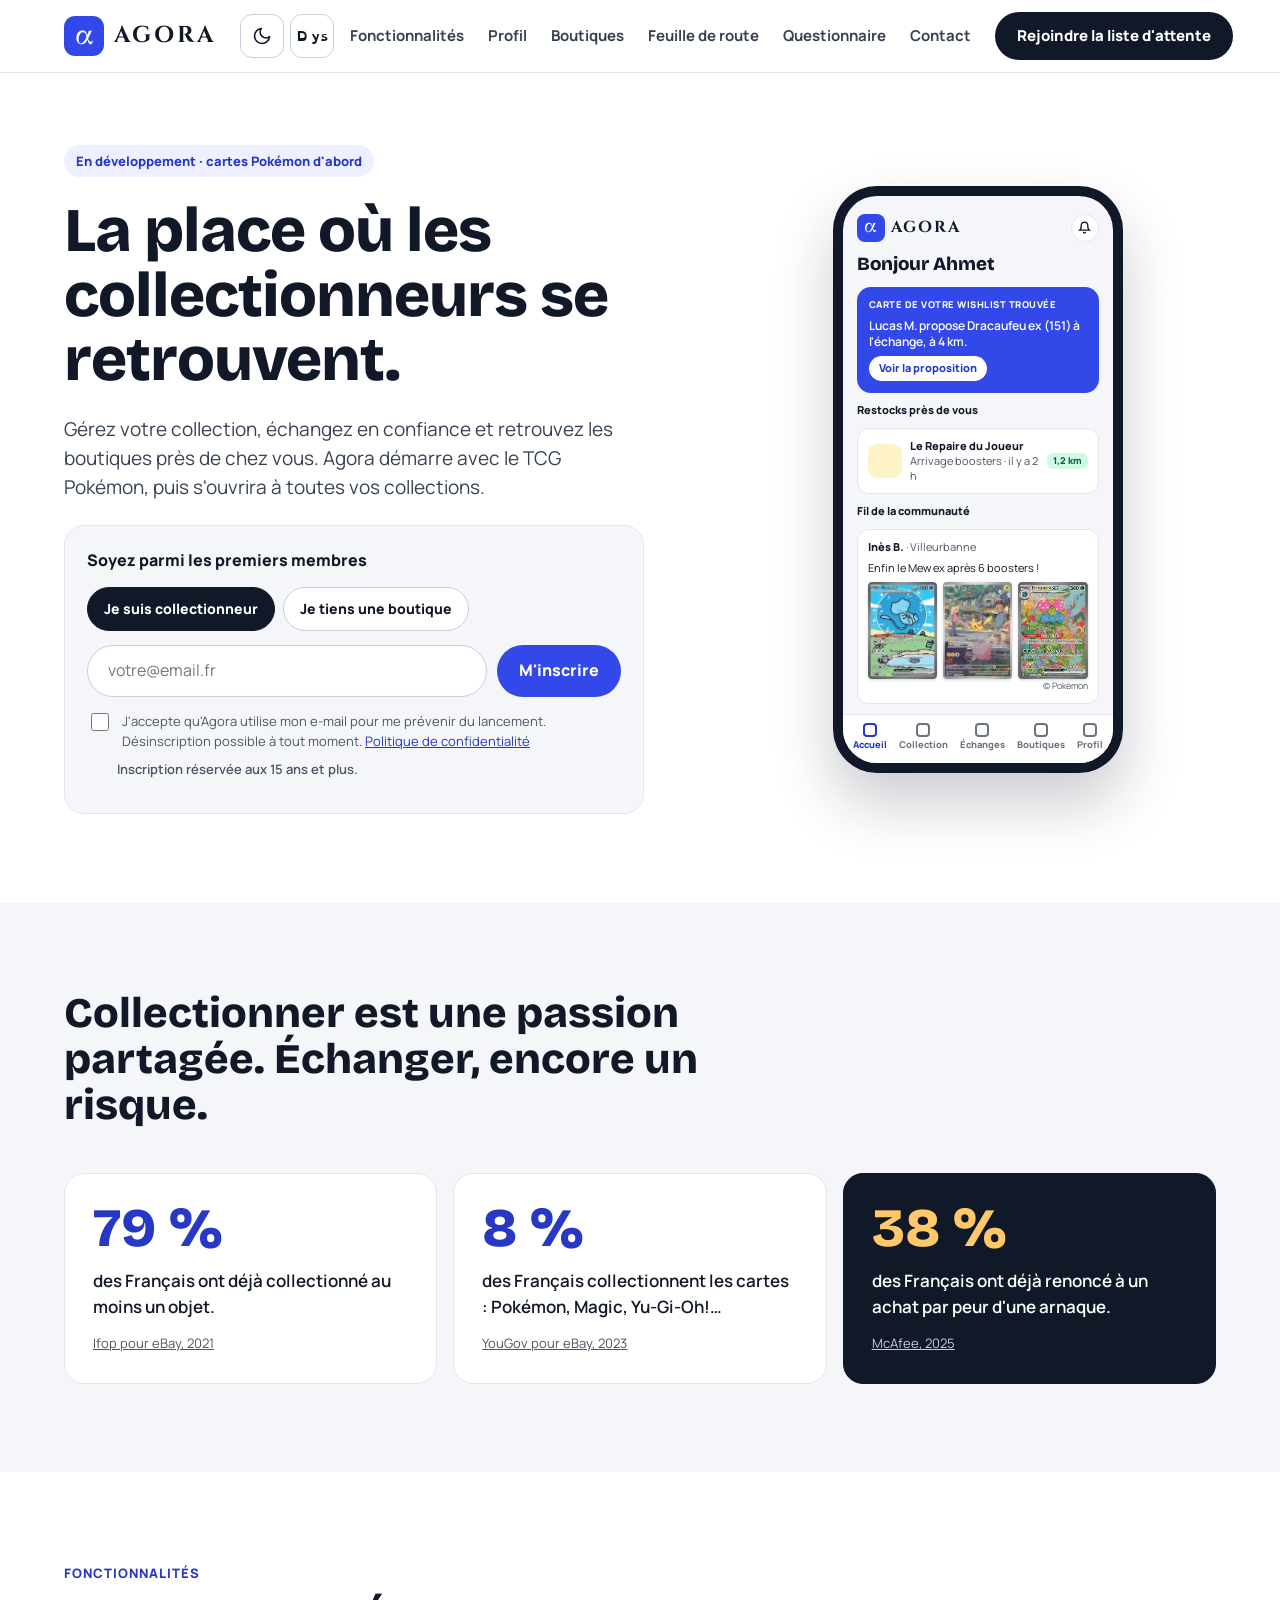
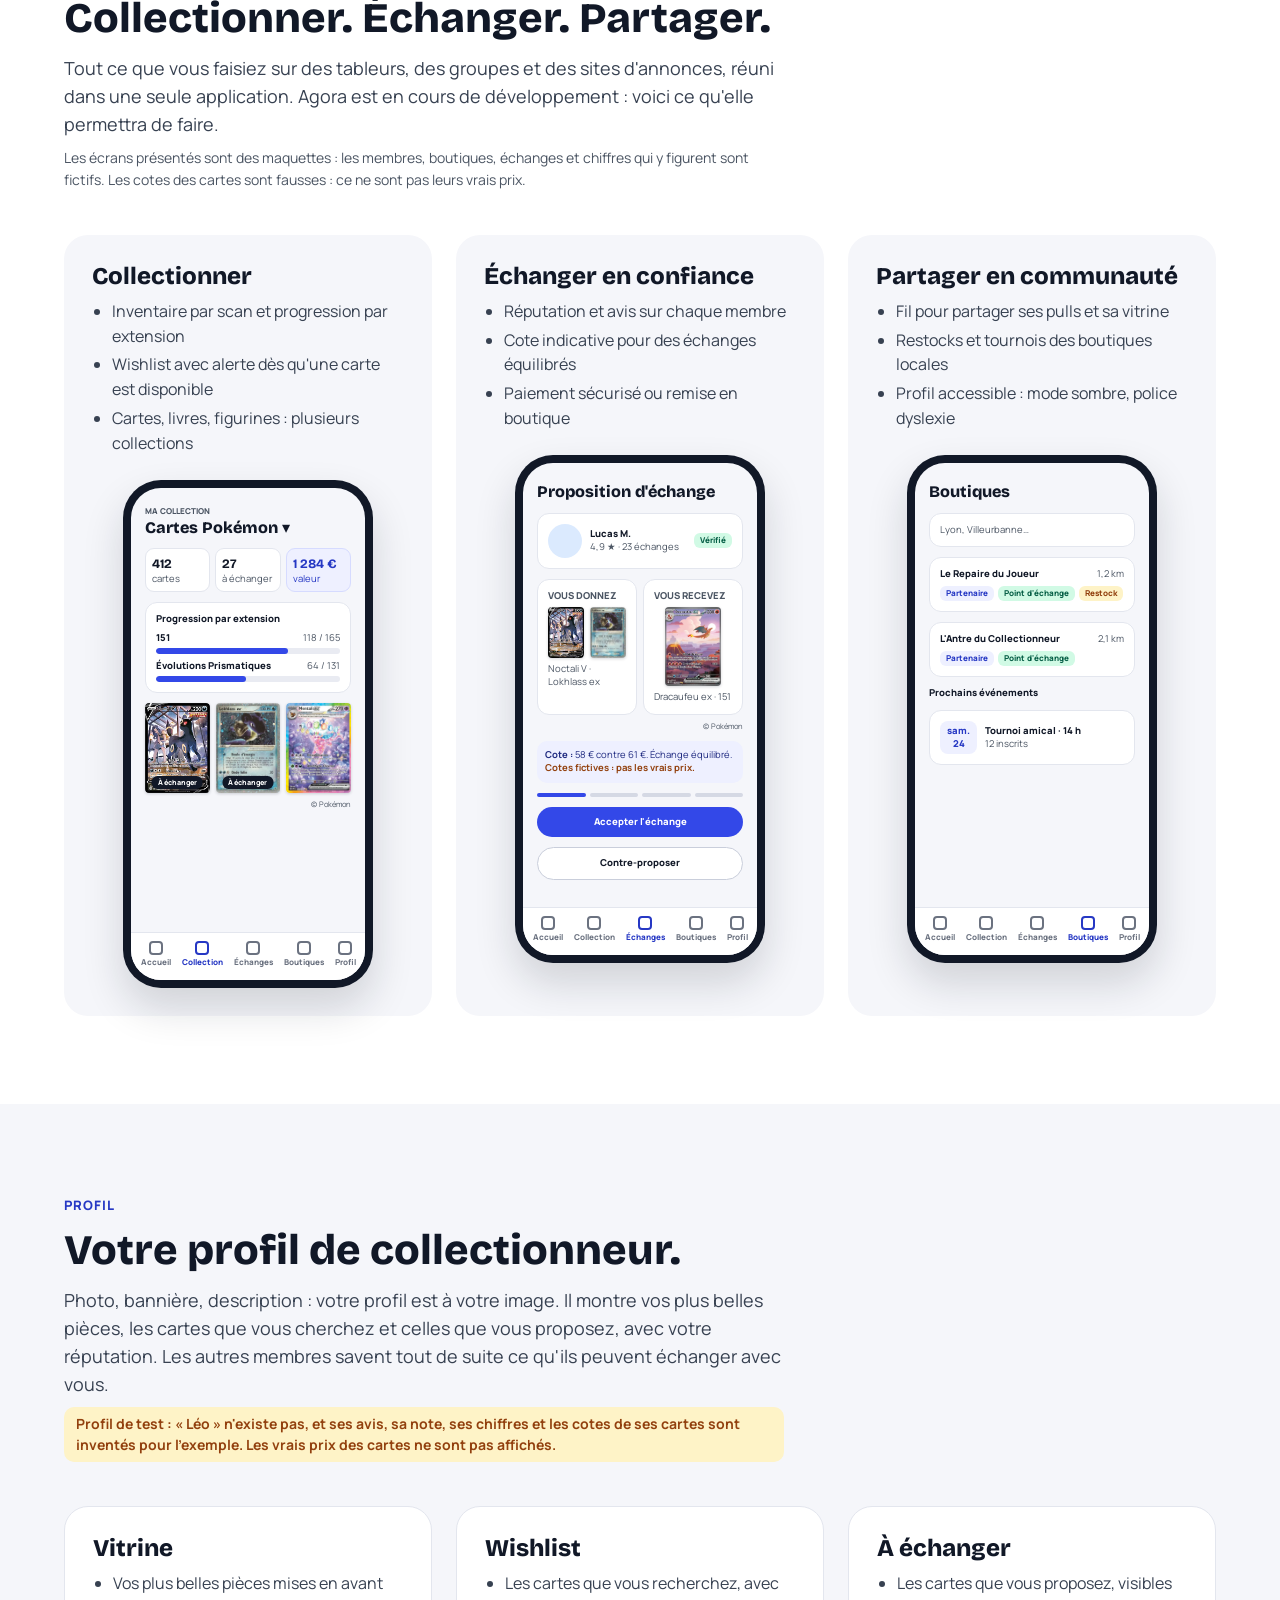
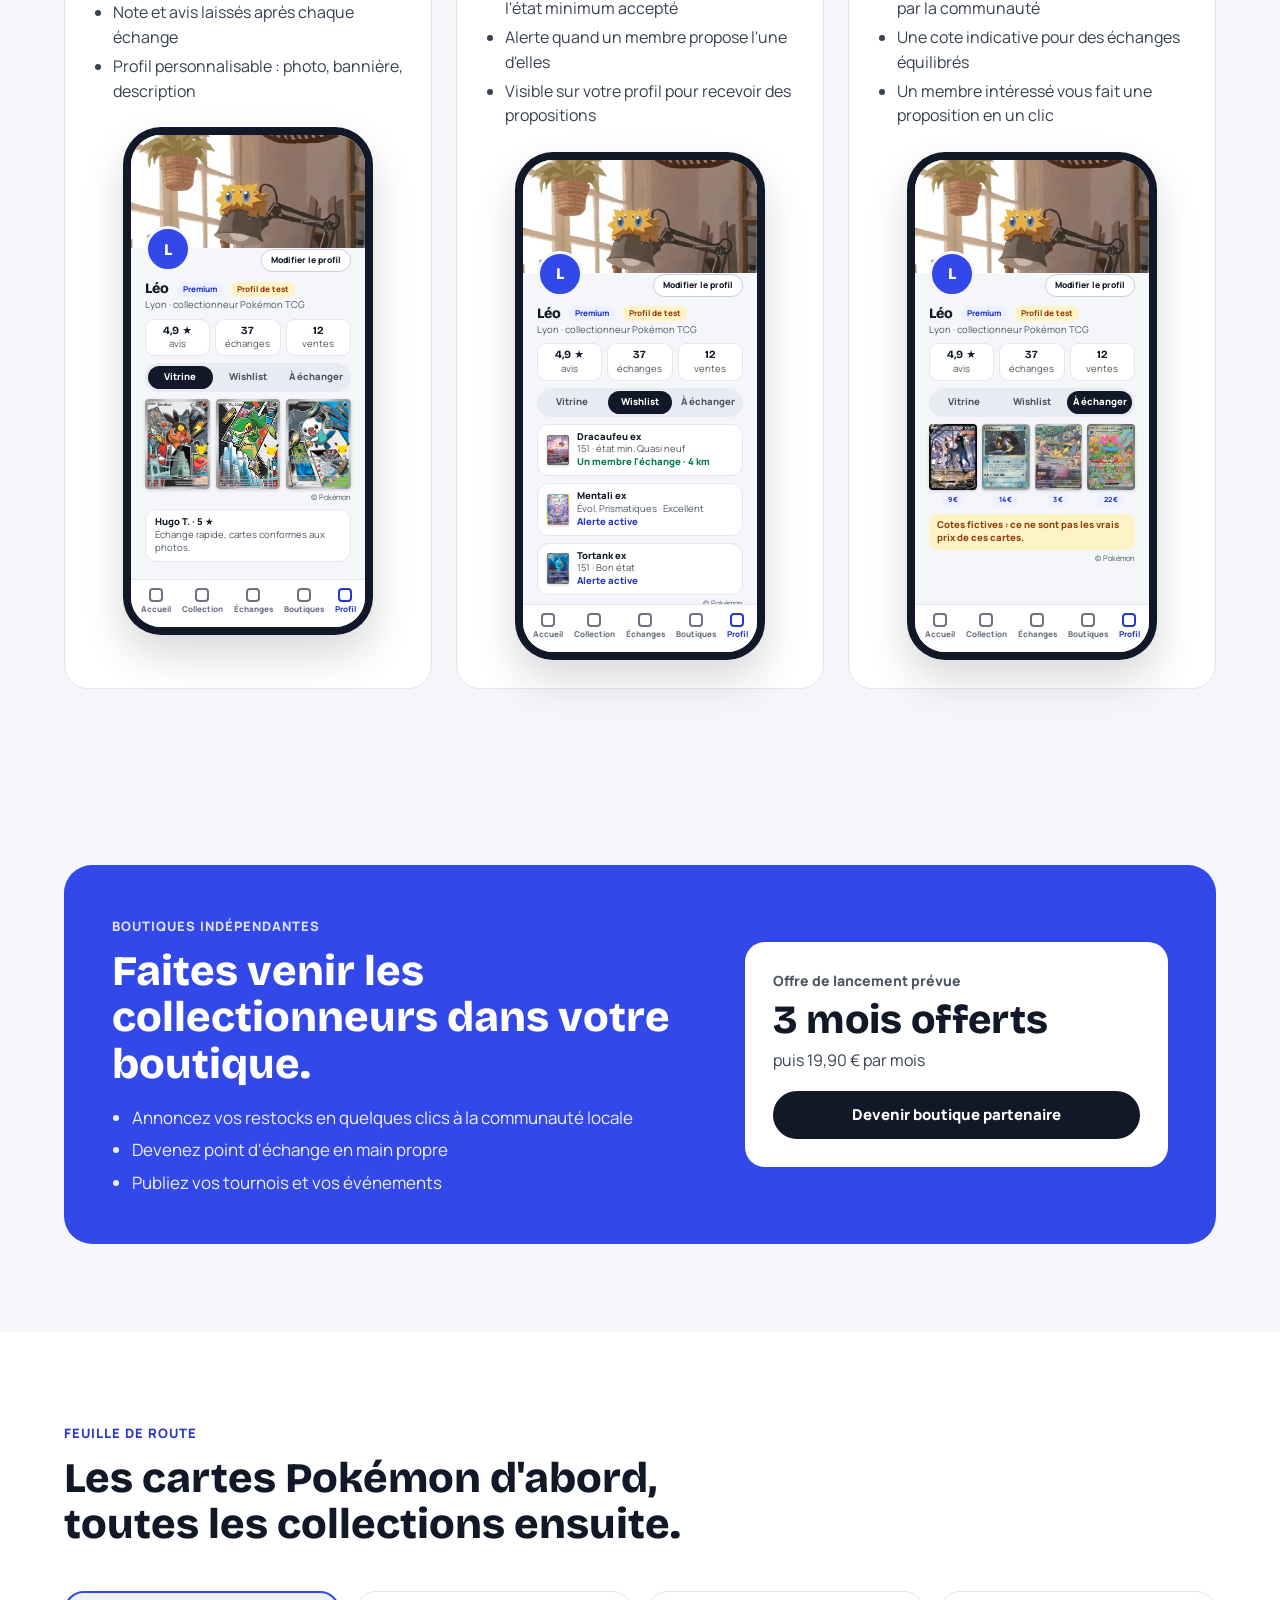
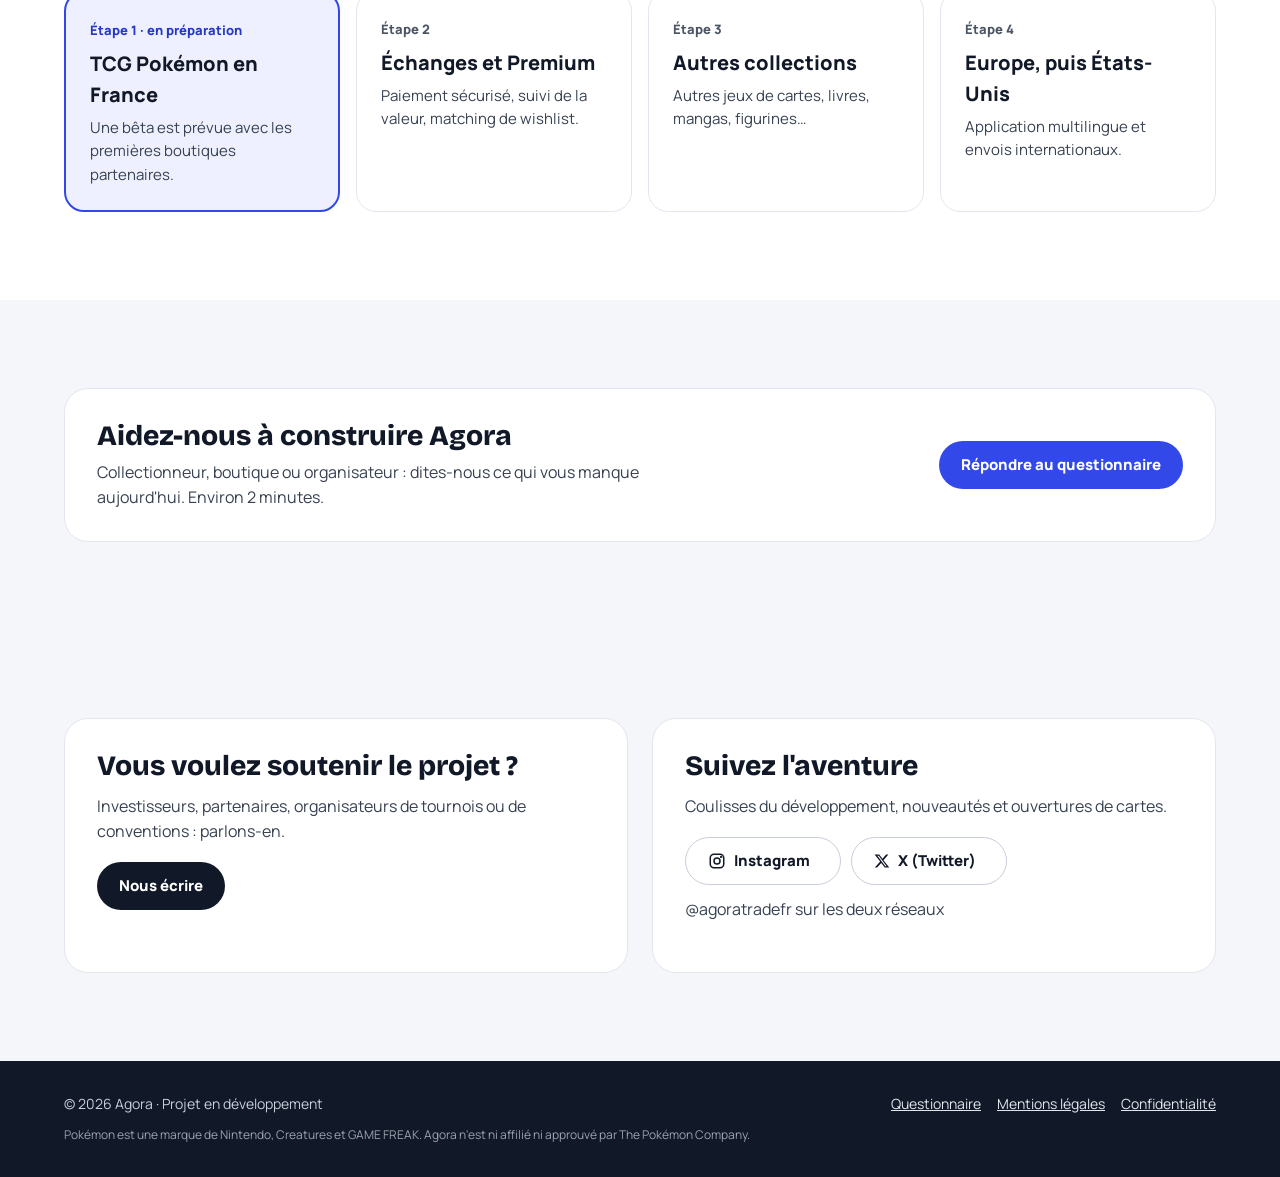
==== commit 0fb81cab: "En-tête : boutons d'affichage toujours à gauche, à côté du logo Co-Authored-By: Claude Opus 5.5 <nor" ====
--- a/index.html
+++ b/index.html
@@ -13,12 +13,12 @@
   <meta property="og:locale" content="fr_FR">
 
   <link rel="icon" href="favicon.svg" type="image/svg+xml">
-  <script src="js/preferences.js?v=20261112"></script>
-  <link rel="stylesheet" href="css/styles.css?v=20261112">
-  <script src="js/supabase.js?v=20261112" defer></script>
-  <script src="js/main.js?v=20261112" defer></script>
-  <script src="js/navigation.js?v=20261112" defer></script>
-  <script src="js/notification.js?v=20261112" defer></script>
+  <script src="js/preferences.js?v=20261112c"></script>
+  <link rel="stylesheet" href="css/styles.css?v=20261112c">
+  <script src="js/supabase.js?v=20261112c" defer></script>
+  <script src="js/main.js?v=20261112c" defer></script>
+  <script src="js/navigation.js?v=20261112c" defer></script>
+  <script src="js/notification.js?v=20261112c" defer></script>
 </head>
 <body>
   <a class="skip-link" href="#contenu">Aller au contenu</a>
--- a/css/styles.css
+++ b/css/styles.css
@@ -106,6 +106,8 @@
   }
 }
 :root .telephone { color-scheme: light; }
+/* En mode sombre, contour clair pour détacher les téléphones du fond */
+:root[data-theme="dark"] .telephone { background: #2A3142; box-shadow: 0 0 0 2px #4B556B, 0 30px 60px rgba(0, 0, 0, .55); }
 .telephone { color: var(--encre); font-family: var(--police-texte); }
 :root[data-theme="dark"] .chiffre--sombre { background: #070A10; border-color: var(--bordure); }
 :root[data-theme="dark"] .pied { background: #070A10; border-top: 1px solid var(--ligne); }
@@ -120,9 +122,14 @@
 :root[data-police="dyslexie"] body { line-height: 1.75; }
 /* OpenDyslexic est déjà très espacée : titres un peu plus petits pour garder la mise en page */
 :root[data-police="dyslexie"] h1, :root[data-police="dyslexie"] h2, :root[data-police="dyslexie"] h3 { letter-spacing: 0; line-height: 1.3; }
-:root[data-police="dyslexie"] h1 { font-size: clamp(30px, 4vw, 46px); }
+:root[data-police="dyslexie"] h1 { font-size: clamp(26px, 6.5vw, 46px); }
 :root[data-police="dyslexie"] h2 { font-size: clamp(24px, 3vw, 34px); }
-@media (max-width: 1500px) { :root[data-police="dyslexie"] .nav a:not(.btn) { display: none; } }
+/* OpenDyslexic est très large : en-tête réduit au logo, aux réglages et à un bouton court */
+:root[data-police="dyslexie"] .nav a:not(.btn) { display: none; }
+:root[data-police="dyslexie"] .nav .btn .btn__suite { display: none; }
+:root[data-police="dyslexie"] main { overflow-wrap: break-word; }
+:root[data-police="dyslexie"] .hero__grille > * { min-width: 0; }
+@media (max-width: 480px) { :root[data-police="dyslexie"] .logo__nom { display: none; } }
 :root[data-police="dyslexie"] .telephone { --police-titre: 'Bricolage Grotesque', system-ui, sans-serif; --police-texte: 'Manrope', system-ui, sans-serif; letter-spacing: normal; word-spacing: normal; line-height: 1.55; }
 
 *, *::before, *::after { box-sizing: border-box; }
@@ -297,7 +304,7 @@
 .pied__ligne { display: flex; flex-wrap: wrap; justify-content: space-between; gap: 12px 24px; }
 .pied a { color: #E3E6EE; }
 .pied a:hover { color: #FFFFFF; }
-.pied__liens { display: flex; gap: 16px; }
+.pied__liens { display: flex; flex-wrap: wrap; gap: 8px 16px; }
 .pied__note { flex-basis: 100%; font-size: 12px; color: var(--pied-note); margin: 0; }
 
 /* ---------- Pages légales ---------- */
@@ -478,7 +485,8 @@
 .attente__age { margin: 8px 0 0 30px; font-size: 13px; font-weight: 600; color: var(--discret); }
 
 /* ---------- Boutons d'affichage (en-tête) ---------- */
-.reglages { display: flex; gap: 6px; margin-left: auto; }
+.reglages { display: flex; gap: 6px; margin-left: 8px; }
+.reglages + .nav { margin-left: auto; }
 .reglage {
   display: inline-flex; align-items: center; justify-content: center;
   width: 44px; height: 44px; border-radius: 12px; cursor: pointer;
@@ -492,3 +500,5 @@
 :root[data-theme="dark"] .reglage__lune { display: none; }
 :root[data-theme="dark"] .reglage__soleil { display: block; }
 @media (max-width: 420px) { .reglage { width: 40px; height: 40px; } .reglages { gap: 4px; } }
+@media (max-width: 400px) { .logo__nom { display: none; } }
+@media (max-width: 360px) { .container { padding: 0 16px; } .axe { padding: 20px 16px; } .telephone--petit { --l: 236px; } }
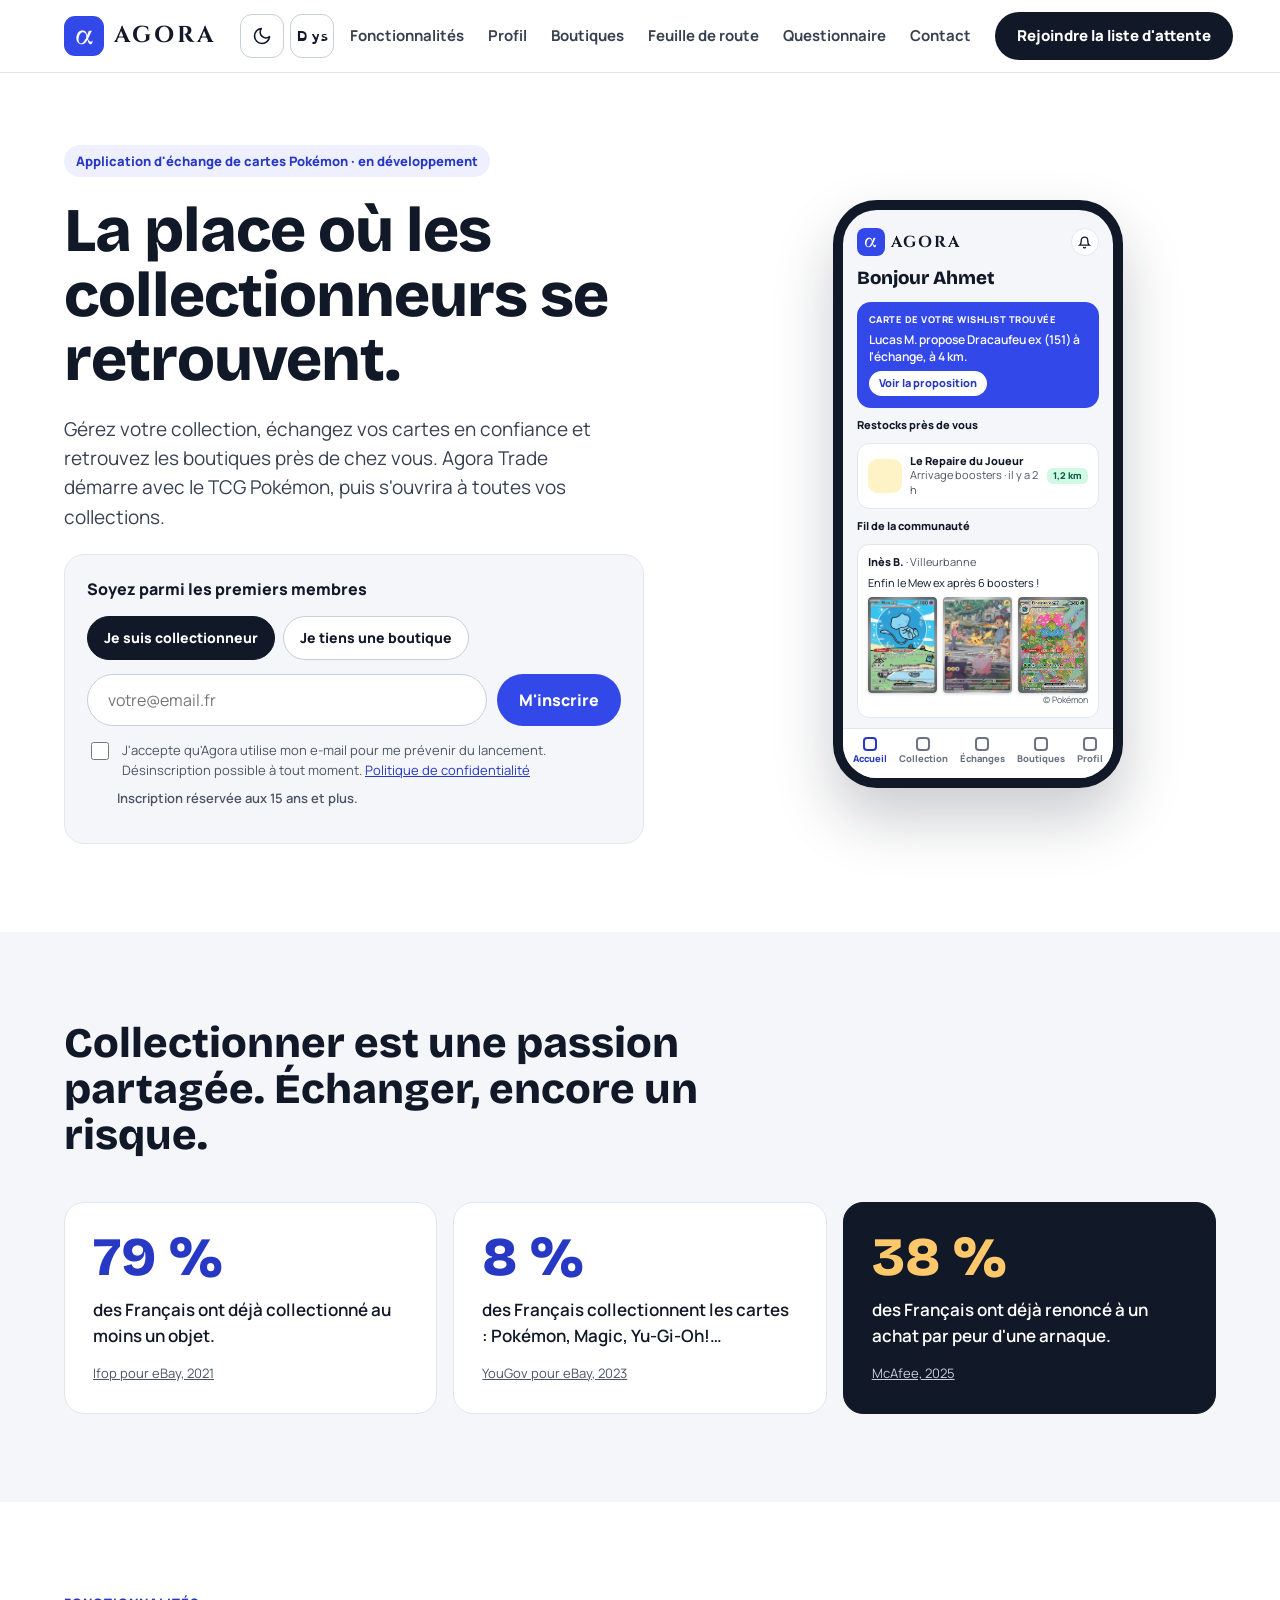
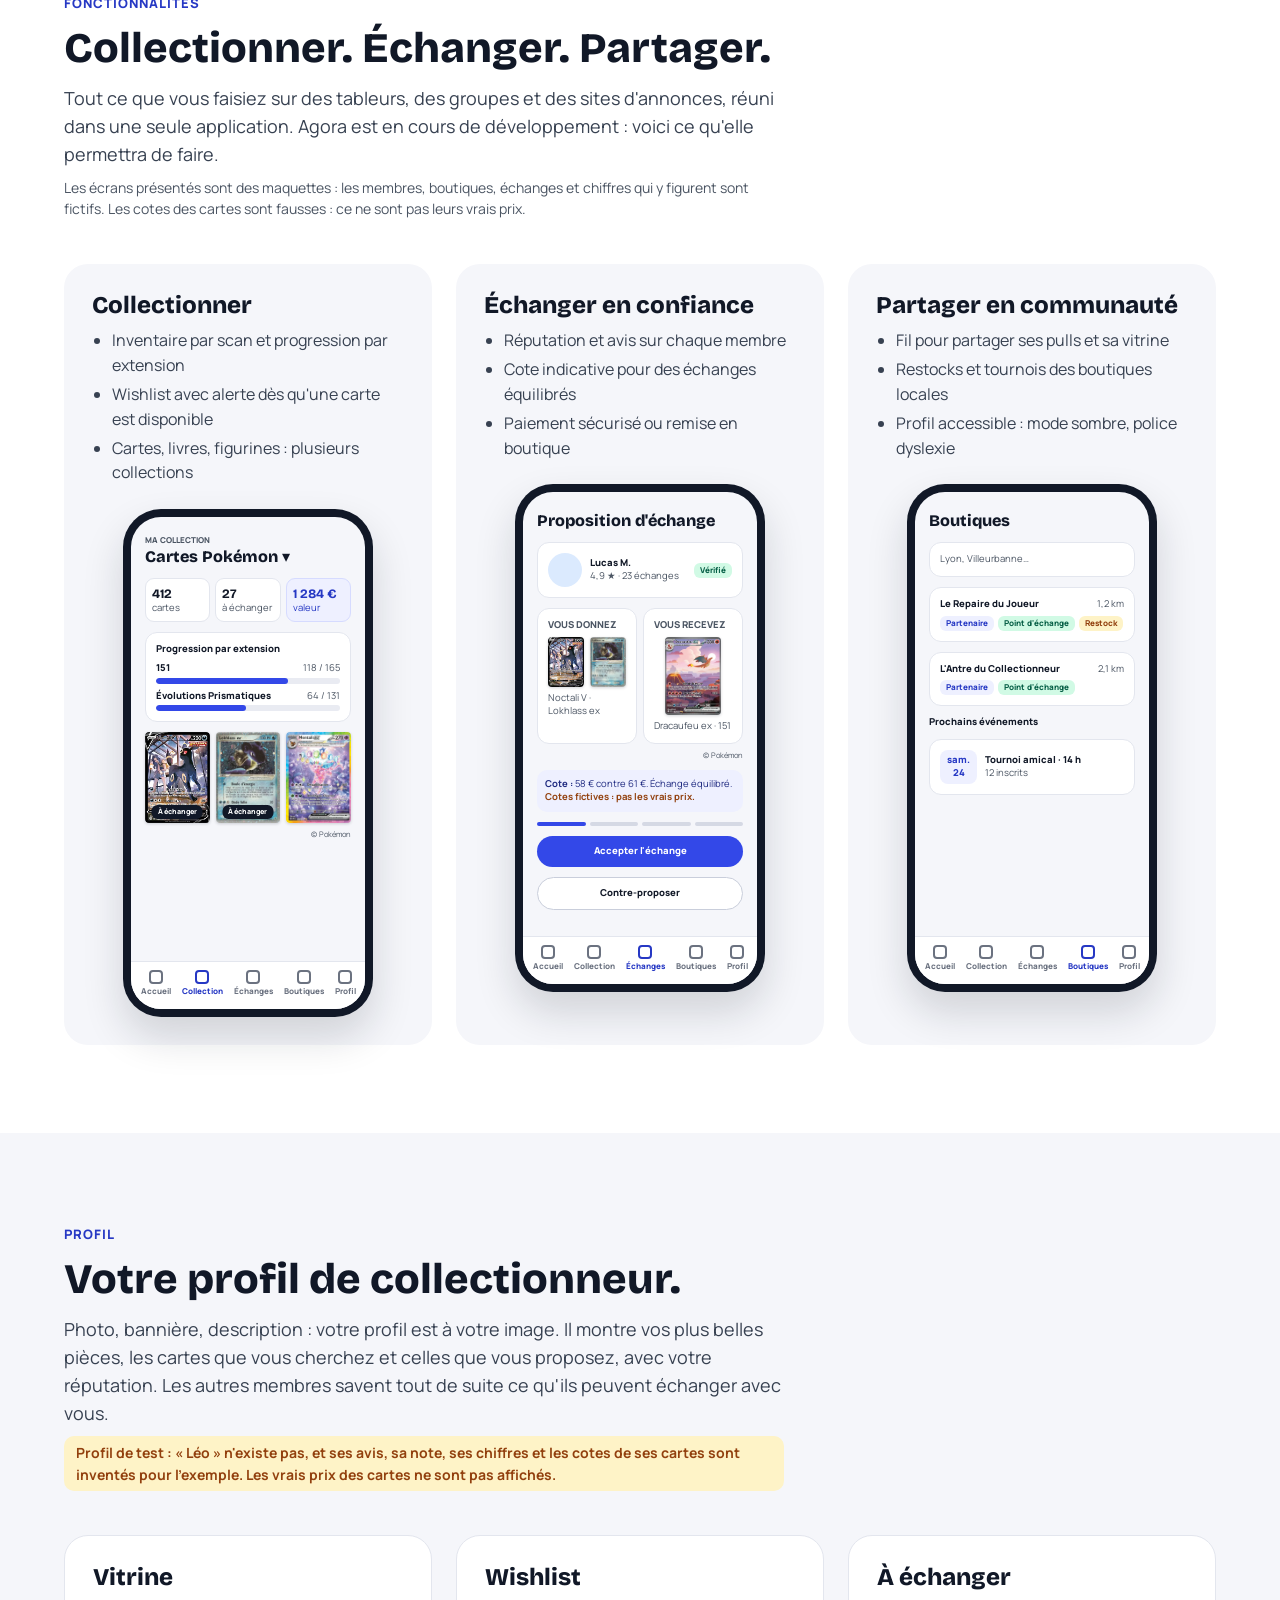
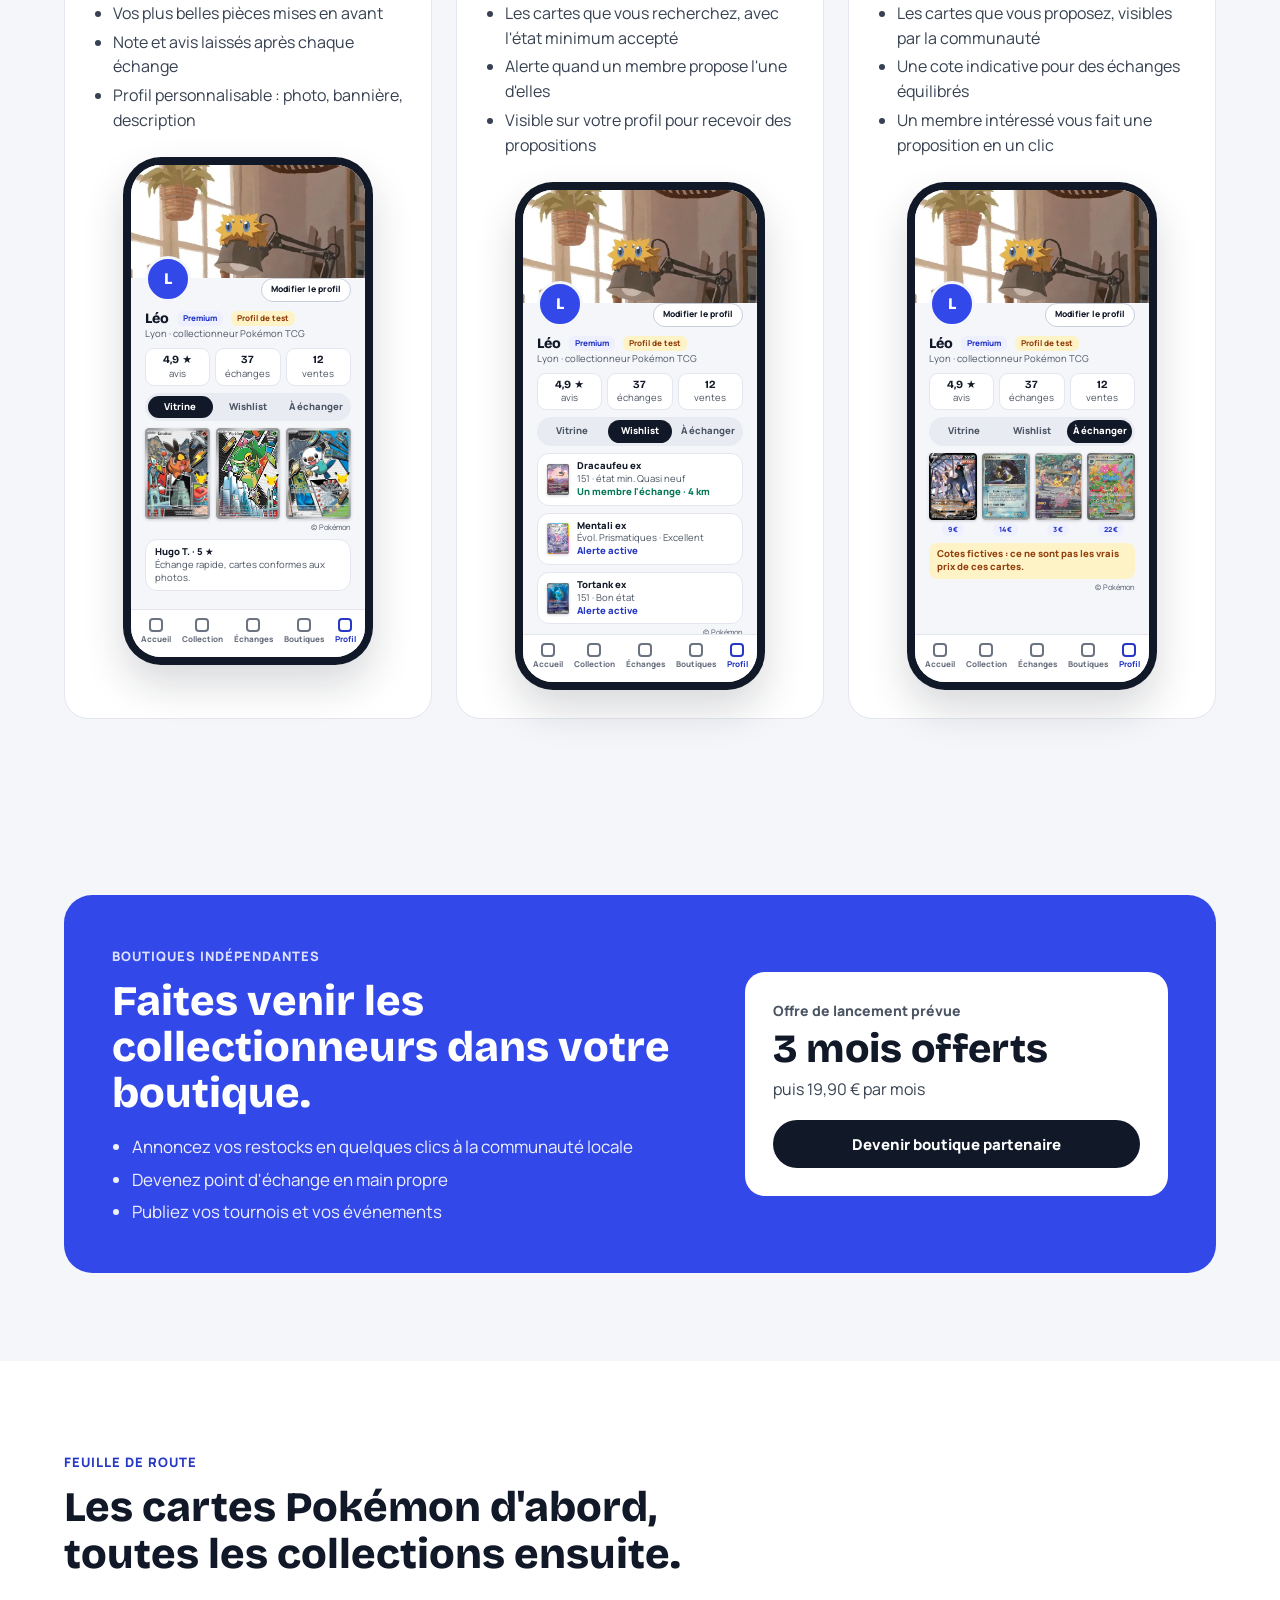
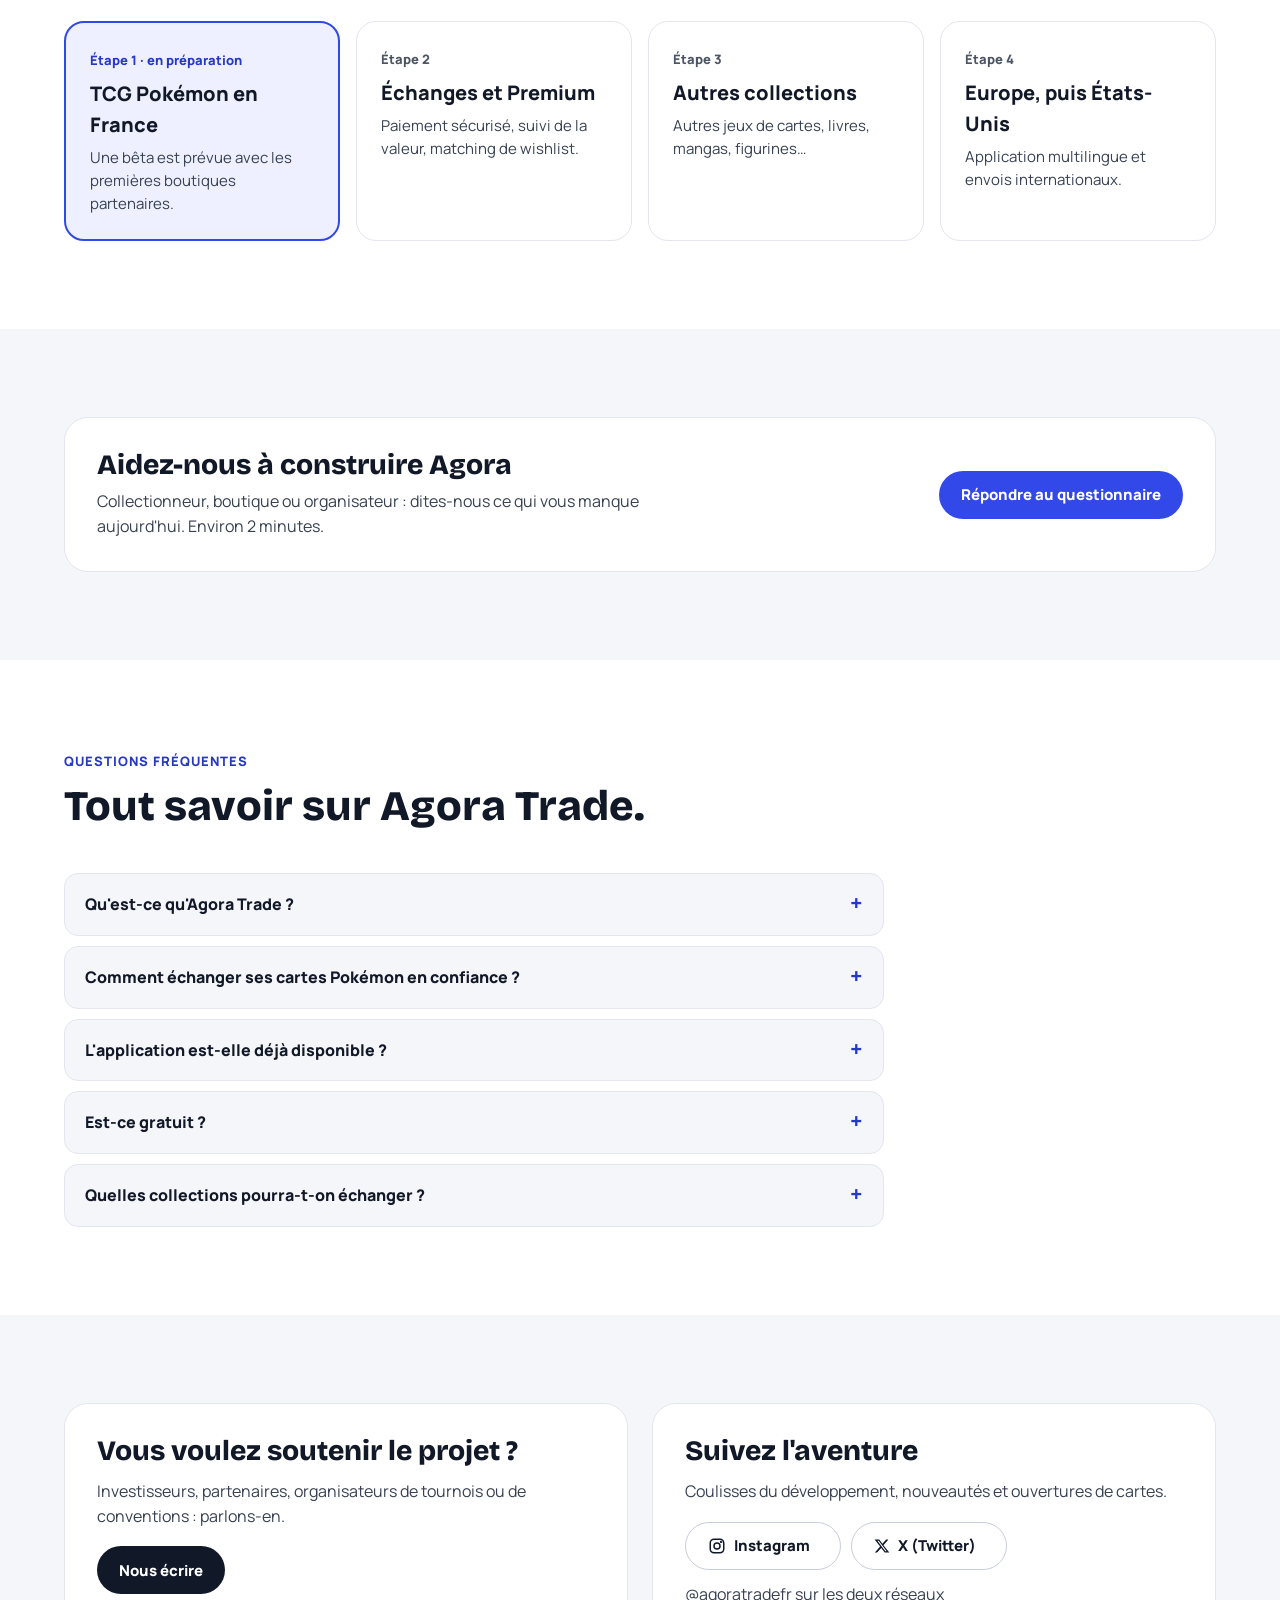
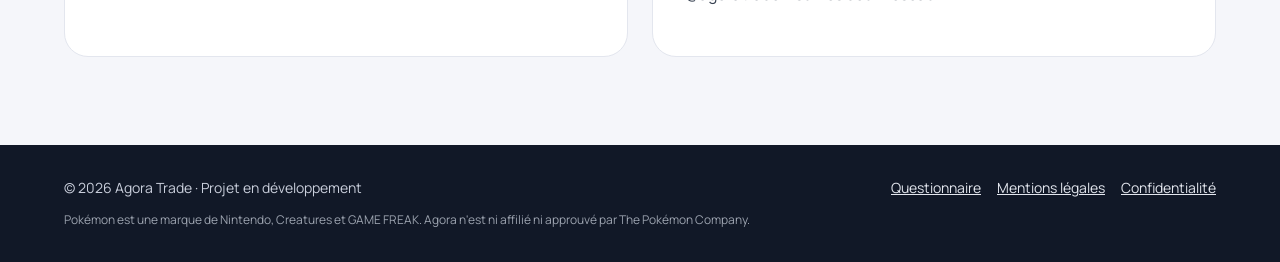
==== commit 6a3e2081: "Référencement : titre et description, données structurées, FAQ, sitemap et robots.txt Co-Authored-By" ====
--- a/index.html
+++ b/index.html
@@ -3,22 +3,59 @@
 <head>
   <meta charset="utf-8">
   <meta name="viewport" content="width=device-width, initial-scale=1">
-  <title>Agora — la place où les collectionneurs se retrouvent</title>
-  <meta name="description" content="Agora réunit réseau social et place de marché pour collectionneurs : inventaire, wishlist, échanges en confiance et boutiques locales. Lancement en France avec les cartes Pokémon.">
+  <title>Agora Trade — application d'échange de cartes Pokémon entre collectionneurs</title>
+  <meta name="description" content="Agora Trade, l'application d'échange (trade) de cartes Pokémon entre collectionneurs : gérez votre collection, trouvez les cartes qui vous manquent et échangez en confiance près de chez vous. En développement, inscrivez-vous à la liste d'attente.">
   <meta name="theme-color" content="#3348E8">
+  <link rel="canonical" href="https://agora-trade.fr/">
 
   <meta property="og:type" content="website">
-  <meta property="og:title" content="Agora — la place où les collectionneurs se retrouvent">
-  <meta property="og:description" content="Gérez votre collection, échangez en confiance et retrouvez les boutiques près de chez vous.">
+  <meta property="og:site_name" content="Agora Trade">
+  <meta property="og:url" content="https://agora-trade.fr/">
+  <meta property="og:title" content="Agora Trade — l'application d'échange de cartes Pokémon">
+  <meta property="og:description" content="Gérez votre collection, échangez vos cartes Pokémon en confiance et retrouvez les boutiques près de chez vous.">
+  <meta property="og:image" content="https://agora-trade.fr/img/partage.png">
+  <meta property="og:image:width" content="1200">
+  <meta property="og:image:height" content="630">
+  <meta property="og:image:alt" content="Agora Trade, l'application d'échange de cartes Pokémon entre collectionneurs">
   <meta property="og:locale" content="fr_FR">
+  <meta name="twitter:card" content="summary_large_image">
+  <meta name="twitter:site" content="@agoratradefr">
+
+  <script type="application/ld+json">
+  {
+    "@context": "https://schema.org",
+    "@graph": [
+      {
+        "@type": "WebSite",
+        "@id": "https://agora-trade.fr/#site",
+        "name": "Agora Trade",
+        "alternateName": ["Agora", "agora-trade.fr"],
+        "url": "https://agora-trade.fr/",
+        "inLanguage": "fr-FR",
+        "publisher": { "@id": "https://agora-trade.fr/#organisation" }
+      },
+      {
+        "@type": "Organization",
+        "@id": "https://agora-trade.fr/#organisation",
+        "name": "Agora Trade",
+        "alternateName": "Agora",
+        "url": "https://agora-trade.fr/",
+        "logo": "https://agora-trade.fr/img/logo-agora.png",
+        "email": "agoratradefr@gmail.com",
+        "sameAs": ["https://www.instagram.com/agoratradefr/", "https://x.com/agoratradefr"]
+      }
+    ]
+  }
+  </script>
 
   <link rel="icon" href="favicon.svg" type="image/svg+xml">
-  <script src="js/preferences.js?v=20261112c"></script>
-  <link rel="stylesheet" href="css/styles.css?v=20261112c">
-  <script src="js/supabase.js?v=20261112c" defer></script>
-  <script src="js/main.js?v=20261112c" defer></script>
-  <script src="js/navigation.js?v=20261112c" defer></script>
-  <script src="js/notification.js?v=20261112c" defer></script>
+  <link rel="apple-touch-icon" href="img/logo-agora.png">
+  <script src="js/preferences.js?v=20261113"></script>
+  <link rel="stylesheet" href="css/styles.css?v=20261113">
+  <script src="js/supabase.js?v=20261113" defer></script>
+  <script src="js/main.js?v=20261113" defer></script>
+  <script src="js/navigation.js?v=20261113" defer></script>
+  <script src="js/notification.js?v=20261113" defer></script>
 </head>
 <body>
   <a class="skip-link" href="#contenu">Aller au contenu</a>
@@ -59,9 +96,9 @@
     <section class="hero" id="haut">
       <div class="container hero__grille">
         <div class="hero__texte">
-          <span class="badge">En développement · cartes Pokémon d'abord</span>
+          <span class="badge">Application d'échange de cartes Pokémon · en développement</span>
           <h1>La place où les collectionneurs se retrouvent.</h1>
-          <p class="hero__accroche">Gérez votre collection, échangez en confiance et retrouvez les boutiques près de chez vous. Agora démarre avec le TCG Pokémon, puis s'ouvrira à toutes vos collections.</p>
+          <p class="hero__accroche">Gérez votre collection, échangez vos cartes en confiance et retrouvez les boutiques près de chez vous. Agora Trade démarre avec le TCG Pokémon, puis s'ouvrira à toutes vos collections.</p>
 
           <div class="attente" id="inscription">
             <form id="form-attente" novalidate>
@@ -446,6 +483,38 @@
       </div>
     </section>
 
+    <!-- ================= QUESTIONS FRÉQUENTES ================= -->
+    <section class="section section--blanche" id="faq" aria-labelledby="titre-faq">
+      <div class="container">
+        <div class="intro">
+          <span class="surtitre">Questions fréquentes</span>
+          <h2 id="titre-faq">Tout savoir sur Agora Trade.</h2>
+        </div>
+        <div class="faq">
+          <details>
+            <summary>Qu'est-ce qu'Agora Trade ?</summary>
+            <p>Agora Trade est une application d'échange et de vente entre collectionneurs, en cours de développement. Elle réunit un réseau social et une place de marché : vous y gérez votre collection, vous trouvez les cartes qui vous manquent et vous échangez (« trade ») avec d'autres collectionneurs près de chez vous.</p>
+          </details>
+          <details>
+            <summary>Comment échanger ses cartes Pokémon en confiance ?</summary>
+            <p>Sur Agora, chaque échange de cartes Pokémon est suivi en quatre étapes, de la proposition jusqu'à la note laissée à l'autre membre. La remise se fait en main propre, dans une boutique partenaire ou par la poste. La réputation des membres et une cote indicative de chaque carte aident à savoir avec qui échanger et si l'échange est équilibré.</p>
+          </details>
+          <details>
+            <summary>L'application est-elle déjà disponible ?</summary>
+            <p>Pas encore : Agora est en développement. Inscrivez-vous à la <a href="#inscription">liste d'attente</a> pour être prévenu de l'ouverture de la bêta, et répondez au <a href="questionnaire/">questionnaire</a> pour nous aider à la construire.</p>
+          </details>
+          <details>
+            <summary>Est-ce gratuit ?</summary>
+            <p>Oui, l'inscription et les fonctions de base seront gratuites. Un abonnement Premium facultatif est prévu, à 4,99 € par mois, avec le matching de wishlist, le suivi de la valeur de la collection et des statistiques.</p>
+          </details>
+          <details>
+            <summary>Quelles collections pourra-t-on échanger ?</summary>
+            <p>Agora commence avec les cartes Pokémon (TCG) en France, puis s'ouvrira aux autres jeux de cartes et à toutes les collections.</p>
+          </details>
+        </div>
+      </div>
+    </section>
+
     <!-- ================= CONTACT ================= -->
     <section class="section" id="contact">
       <div class="container contacts">
@@ -476,7 +545,7 @@
   <!-- ================= PIED DE PAGE ================= -->
   <footer class="pied">
     <div class="container pied__ligne">
-      <span>© <span id="annee">2026</span> Agora · Projet en développement</span>
+      <span>© <span id="annee">2026</span> Agora Trade · Projet en développement</span>
       <span class="pied__liens">
         <a href="questionnaire/">Questionnaire</a>
         <a href="mentions-legales/">Mentions légales</a>
--- a/css/styles.css
+++ b/css/styles.css
@@ -502,3 +502,13 @@
 @media (max-width: 420px) { .reglage { width: 40px; height: 40px; } .reglages { gap: 4px; } }
 @media (max-width: 400px) { .logo__nom { display: none; } }
 @media (max-width: 360px) { .container { padding: 0 16px; } .axe { padding: 20px 16px; } .telephone--petit { --l: 236px; } }
+
+/* ---------- Questions fréquentes ---------- */
+.faq { display: grid; gap: 10px; max-width: 820px; }
+.faq details { background: var(--fond); border: 1px solid var(--ligne); border-radius: 14px; padding: 0 20px; }
+.faq summary { cursor: pointer; padding: 18px 0; font-weight: 800; color: var(--encre); list-style: none; display: flex; justify-content: space-between; gap: 16px; }
+.faq summary::-webkit-details-marker { display: none; }
+.faq summary::after { content: "+"; font-size: 22px; line-height: 1; color: var(--bleu-fonce); }
+.faq details[open] summary::after { content: "–"; }
+.faq summary:focus-visible { outline: 3px solid var(--bleu); outline-offset: 4px; border-radius: 6px; }
+.faq p { margin: 0 0 18px; color: var(--texte); }
